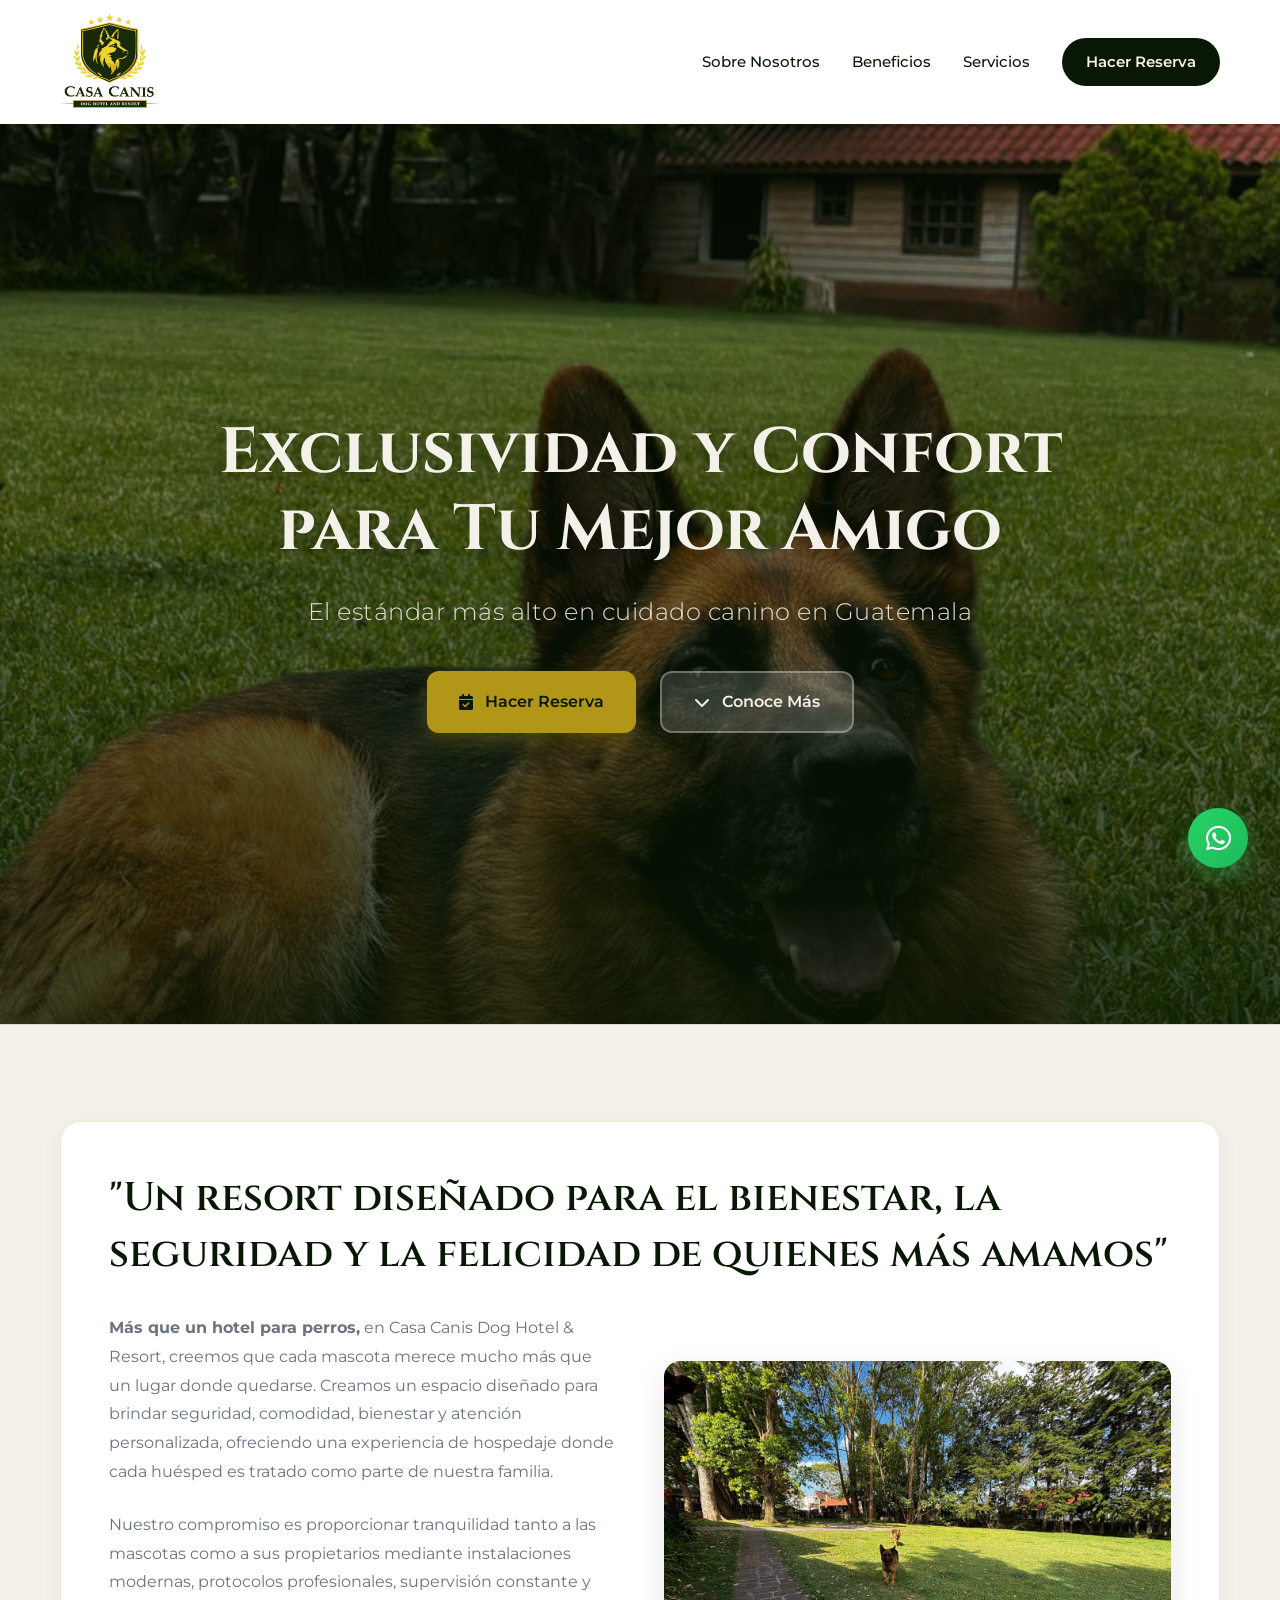
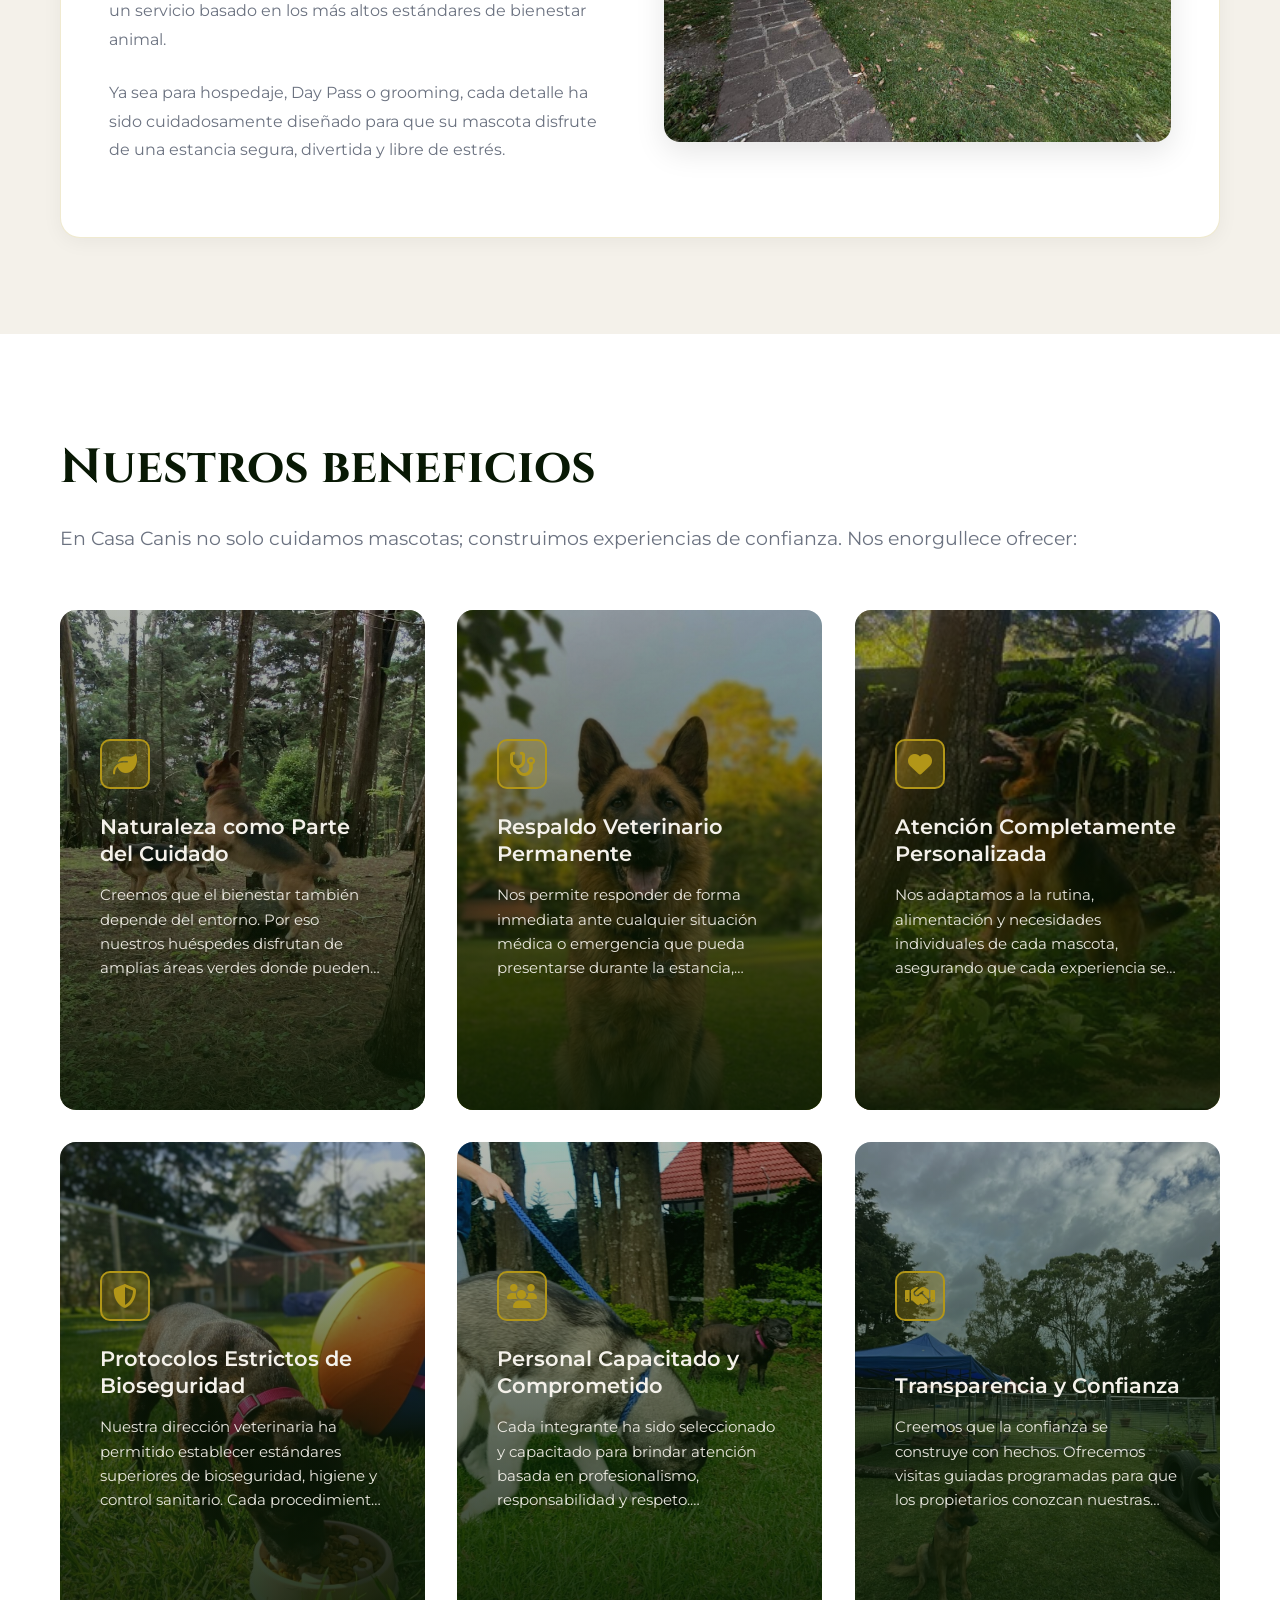
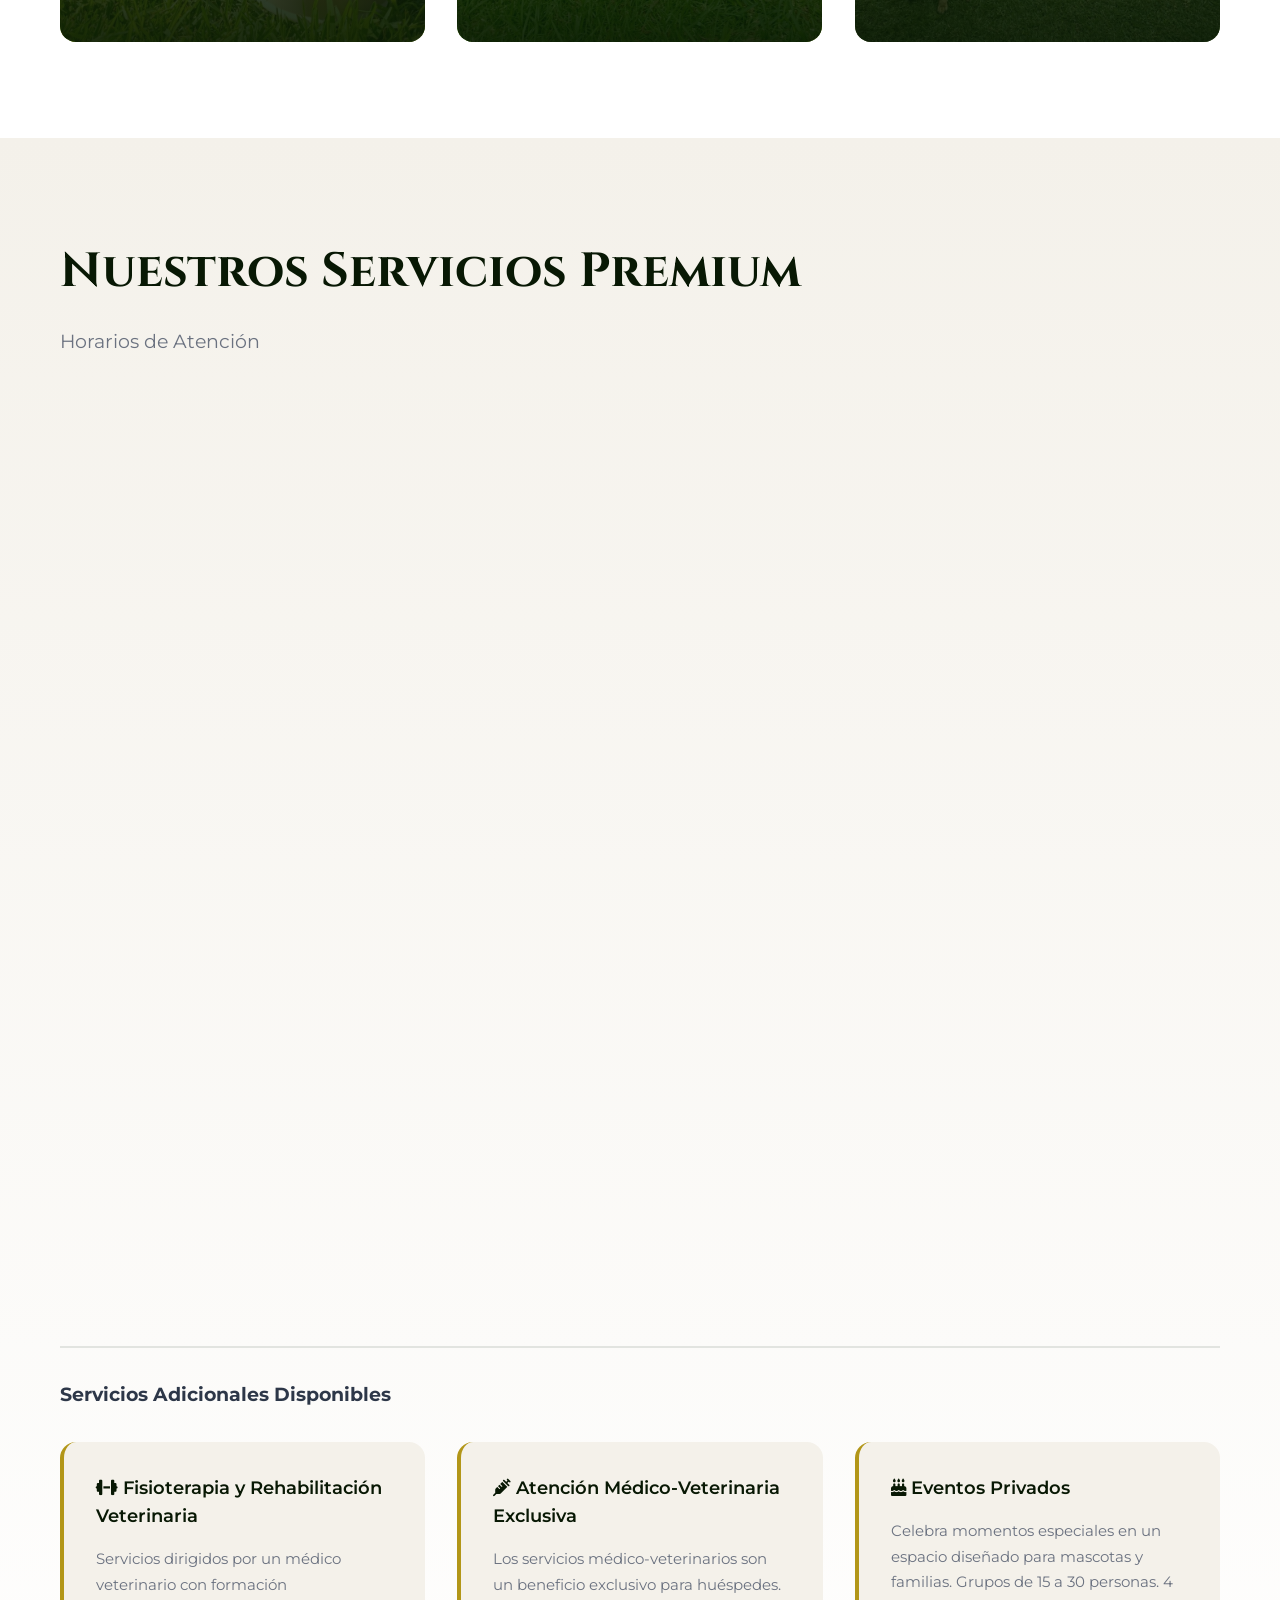
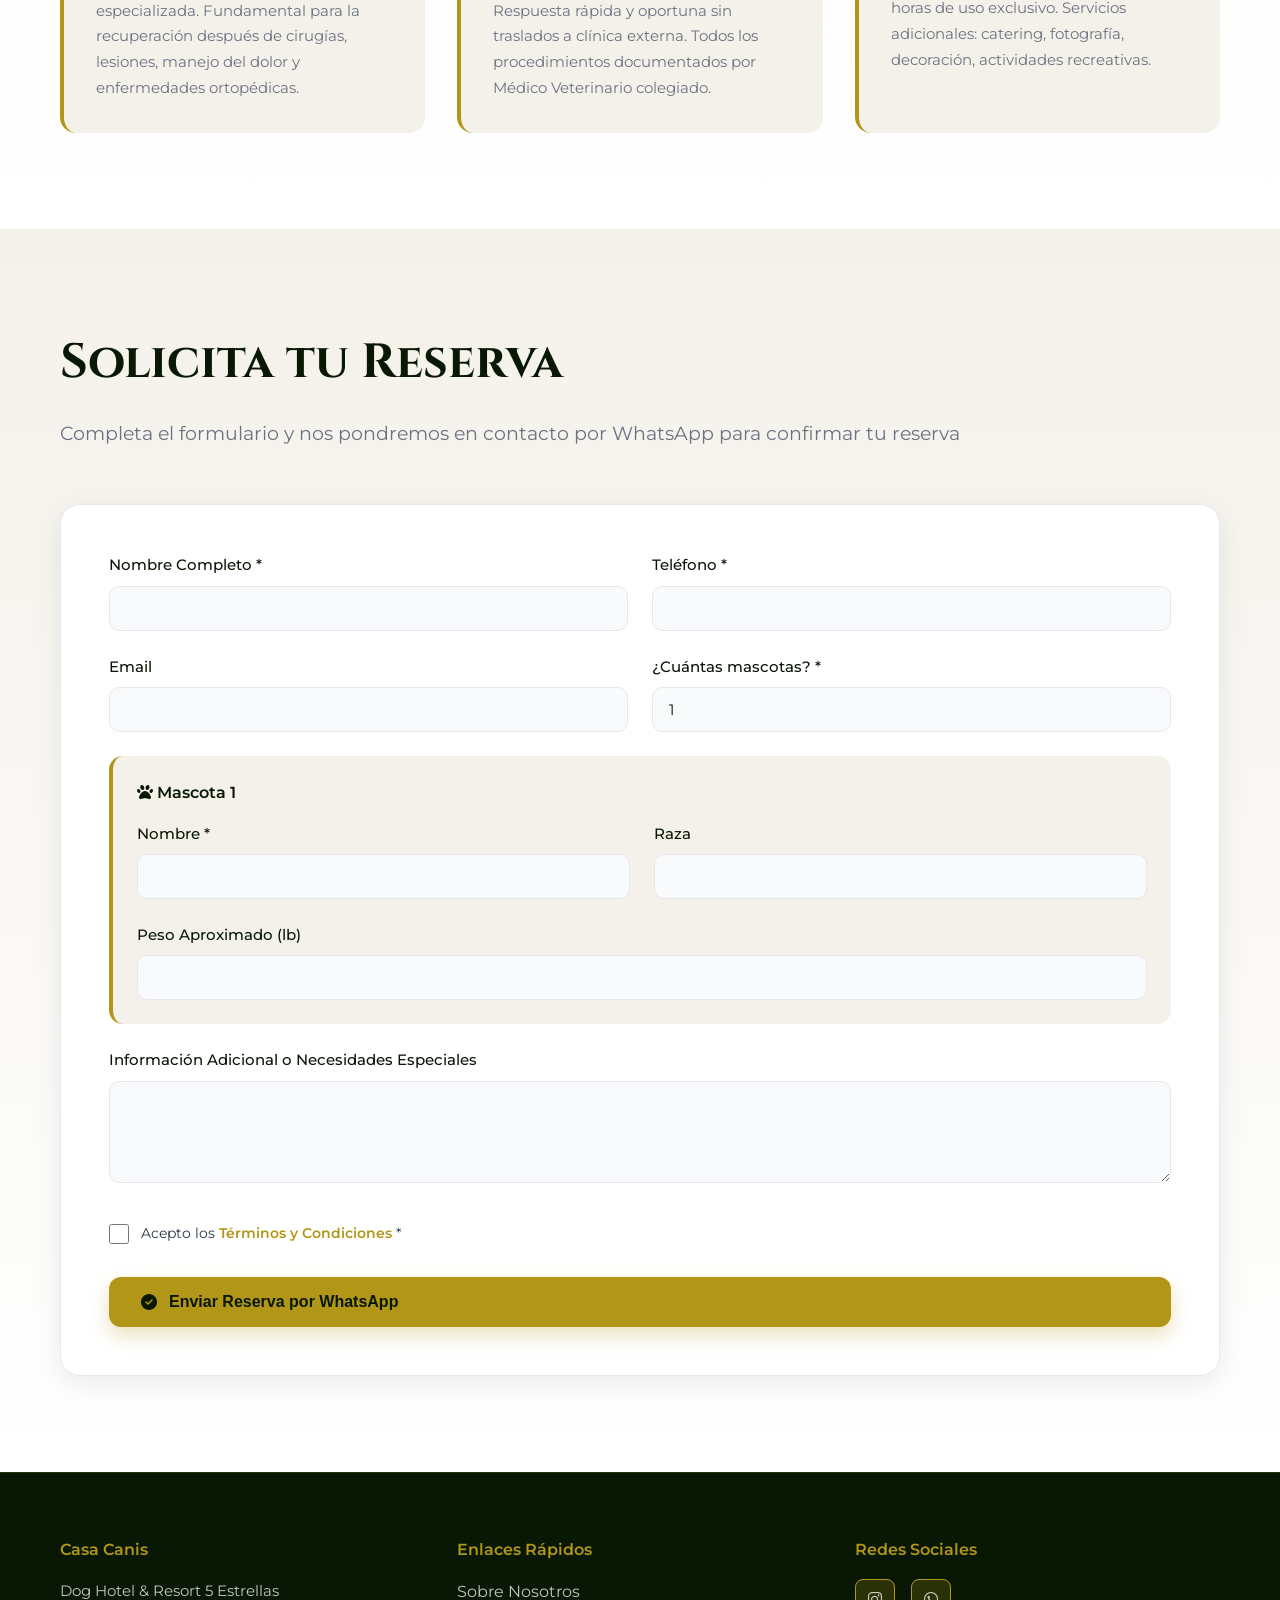
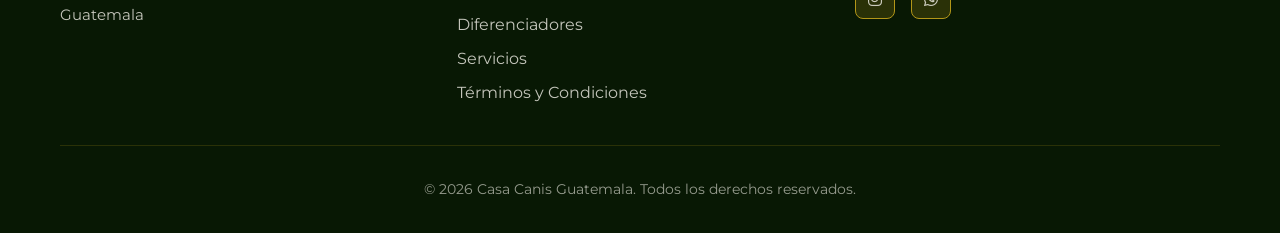
==== index.html @ 79f1663a "Add files via upload" ====
<!DOCTYPE html>
<html lang="es">
<head>
    <meta charset="UTF-8">
    <meta name="viewport" content="width=device-width, initial-scale=1.0">
    <title>Casa Canis | Dog Hotel & Resort</title>

    <link href="https://fonts.googleapis.com/css2?family=Cinzel:wght@400;500;600;700;800&family=Montserrat:wght@300;400;500;600;700;800&display=swap" rel="stylesheet">
    <link rel="stylesheet" href="https://cdnjs.cloudflare.com/ajax/libs/font-awesome/6.4.0/css/all.min.css">
    <link rel="stylesheet" href="style.css">
</head>
<body>

    <!-- ============================================ -->
    <!-- NAVEGACIÓN FIJA CON LOGO REAL -->
    <!-- ============================================ -->
    <nav class="navbar">
        <div class="nav-container">
            <div class="nav-brand">
                <img src="fotos/casa canis logo 2.JPG" alt="Casa Canis Logo" class="logo-img">
            </div>
            <div class="nav-links">
                <a href="#sobre-nosotros" class="nav-link">Sobre Nosotros</a>
                <a href="#diferenciadores" class="nav-link">Beneficios</a>
                <a href="#servicios" class="nav-link">Servicios</a>
                <a href="#contacto" class="nav-link nav-link-cta">Hacer Reserva</a>
            </div>
        </div>
    </nav>

    <!-- ============================================ -->
    <!-- HERO SECTION CON FOTO REAL -->
    <!-- ============================================ -->
    <section class="hero" style="background: url('fotos/18.jpeg') center/cover;">
        <div class="hero-overlay"></div>
        <div class="hero-content">
            <div class="hero-text fade-in-up">
                <h1 class="hero-title">Exclusividad y Confort para Tu Mejor Amigo</h1>
                <p class="hero-subtitle">El estándar más alto en cuidado canino en Guatemala</p>
                <div class="hero-buttons">
                    <a href="#contacto" class="btn btn-primary">
                        <i class="fas fa-calendar-check"></i> Hacer Reserva
                    </a>
                    <a href="#sobre-nosotros" class="btn btn-secondary">
                        <i class="fas fa-chevron-down"></i> Conoce Más
                    </a>
                </div>
            </div>
        </div>
    </section>

    <!-- ============================================ -->
    <!-- SECCIÓN: SOBRE NOSOTROS -->
    <!-- ============================================ -->
    <section id="sobre-nosotros" class="summary-section">
        <div class="container">
            <div class="summary-box fade-in">
                <h2>"Un resort diseñado para el bienestar, la seguridad y la felicidad de quienes más amamos"</h2>

                <div class="summary-content">
                    <div class="summary-text">
                        <p><strong>Más que un hotel para perros,</strong> en Casa Canis Dog Hotel & Resort, creemos que cada mascota merece mucho más que un lugar donde quedarse. Creamos un espacio diseñado para brindar seguridad, comodidad, bienestar y atención personalizada, ofreciendo una experiencia de hospedaje donde cada huésped es tratado como parte de nuestra familia.</p>

                        <p>Nuestro compromiso es proporcionar tranquilidad tanto a las mascotas como a sus propietarios mediante instalaciones modernas, protocolos profesionales, supervisión constante y un servicio basado en los más altos estándares de bienestar animal.</p>

                        <p>Ya sea para hospedaje, Day Pass o grooming, cada detalle ha sido cuidadosamente diseñado para que su mascota disfrute de una estancia segura, divertida y libre de estrés.</p>
                    </div>
                    <div class="summary-image">
                        <img src="fotos/25.jpeg" alt="Casa Canis Áreas Verdes" class="summary-img">
                    </div>
                </div>
            </div>
        </div>
    </section>

    <!-- ============================================ -->
    <!-- SECCIÓN: BENEFICIOS -->
    <!-- ============================================ -->
    <section id="diferenciadores" class="diferenciadores-section">
        <div class="container">
            <h2 class="section-title fade-in-left">Nuestros beneficios</h2>
            <p class="section-subtitle fade-in-left">En Casa Canis no solo cuidamos mascotas; construimos experiencias de confianza. Nos enorgullece ofrecer:</p>

            <div class="diferenciadores-grid">
                <div class="diferenciador-card fade-in-up" style="background: url('fotos/24.jpeg') center/cover; animation-delay: 0.1s;">
                    <div class="card-overlay"></div>
                    <div class="card-content">
                        <div class="card-icon">
                            <i class="fas fa-leaf"></i>
                        </div>
                        <h3>Naturaleza como Parte del Cuidado</h3>
                        <p>Creemos que el bienestar también depende del entorno. Por eso nuestros huéspedes disfrutan de amplias áreas verdes donde pueden correr libremente, caminar sobre césped natural, explorar diferentes aromas, interactuar con un ambiente cambiante y disfrutar del aire fresco y la luz del sol.</p>
                    </div>
                </div>

                <div class="diferenciador-card fade-in-up" style="background: url('fotos/23.jpeg') center/cover; animation-delay: 0.2s;">
                    <div class="card-overlay"></div>
                    <div class="card-content">
                        <div class="card-icon">
                            <i class="fas fa-stethoscope"></i>
                        </div>
                        <h3>Respaldo Veterinario Permanente</h3>
                        <p>Nos permite responder de forma inmediata ante cualquier situación médica o emergencia que pueda presentarse durante la estancia, minimizando riesgos y brindando tranquilidad a los propietarios. Atendemos mascotas con necesidades médicas especiales.</p>
                    </div>
                </div>

                <div class="diferenciador-card fade-in-up" style="background: url('fotos/21.jpeg') center/cover; animation-delay: 0.3s;">
                    <div class="card-overlay"></div>
                    <div class="card-content">
                        <div class="card-icon">
                            <i class="fas fa-heart"></i>
                        </div>
                        <h3>Atención Completamente Personalizada</h3>
                        <p>Nos adaptamos a la rutina, alimentación y necesidades individuales de cada mascota, asegurando que cada experiencia sea única y especial.</p>
                    </div>
                </div>

                <div class="diferenciador-card fade-in-up" style="background: url('fotos/14.jpeg') center/cover; animation-delay: 0.4s;">
                    <div class="card-overlay"></div>
                    <div class="card-content">
                        <div class="card-icon">
                            <i class="fas fa-shield-alt"></i>
                        </div>
                        <h3>Protocolos Estrictos de Bioseguridad</h3>
                        <p>Nuestra dirección veterinaria ha permitido establecer estándares superiores de bioseguridad, higiene y control sanitario. Cada procedimiento diseñado para reducir riesgos y prevenir enfermedades.</p>
                    </div>
                </div>

                <div class="diferenciador-card fade-in-up" style="background: url('fotos/13.jpeg') center/cover; animation-delay: 0.5s;">
                    <div class="card-overlay"></div>
                    <div class="card-content">
                        <div class="card-icon">
                            <i class="fas fa-users"></i>
                        </div>
                        <h3>Personal Capacitado y Comprometido</h3>
                        <p>Cada integrante ha sido seleccionado y capacitado para brindar atención basada en profesionalismo, responsabilidad y respeto. Compromiso con capacitación continua.</p>
                    </div>
                </div>

                <div class="diferenciador-card fade-in-up" style="background: url('fotos/11.jpeg') center/cover; animation-delay: 0.6s;">
                    <div class="card-overlay"></div>
                    <div class="card-content">
                        <div class="card-icon">
                            <i class="fas fa-handshake"></i>
                        </div>
                        <h3>Transparencia y Confianza</h3>
                        <p>Creemos que la confianza se construye con hechos. Ofrecemos visitas guiadas programadas para que los propietarios conozcan nuestras instalaciones y protocolos.</p>
                    </div>
                </div>
            </div>
        </div>
    </section>

    <!-- ============================================ -->
    <!-- SECCIÓN: SERVICIOS PRINCIPALES -->
    <!-- ============================================ -->
    <section id="servicios" class="servicios-section">
        <div class="container">
            <h2 class="section-title fade-in-left">Nuestros Servicios Premium</h2>
            <p class="section-subtitle fade-in-left">Horarios de Atención</p>
            <p class="section-description fade-in-left">Con el objetivo de brindar una atención organizada y dedicar el tiempo necesario a cada uno de nuestros huéspedes, manejamos los siguientes horarios de servicio:</p>

            <div class="servicios-grid">
                <!-- GROOMING -->
                <div class="servicio-card fade-in-up" style="background: url('fotos/2.jpeg') center/cover; animation-delay: 0.1s;">
                    <div class="servicio-overlay"></div>
                    <div class="servicio-content">
                        <div class="servicio-icon">
                            <i class="fas fa-spa"></i>
                        </div>
                        <h3>Grooming con Respaldo Profesional</h3>
                        <p>En Casa Canis entendemos que el grooming es mucho más que la apariencia; es una parte fundamental de la salud y el bienestar de cada mascota. Nuestro equipo cuenta con amplia experiencia y dedica el tiempo necesario para brindar un servicio de calidad.</p>

                        <div class="servicio-horario">
                            <h4><i class="fas fa-clock"></i> Horarios de Recepción</h4>
                            <ul>
                                <li><strong>Pelo largo:</strong> 8:00 a.m. a 11:00 a.m.</li>
                                <li><strong>Pelo corto:</strong> 8:00 a.m. a 2:30 p.m.</li>
                            </ul>
                        </div>

                        <div class="servicio-info">
                            <p><i class="fas fa-info-circle"></i> <strong>Cuidado extendido:</strong> Hasta 6:30 p.m. con previa notificación (+Q75.00)</p>
                            <p><i class="fas fa-info-circle"></i> Si desea que su mascota disfrute de nuestras áreas verdes y Day Pass mientras espera su turno, puede agregarlo a su reserva.</p>
                        </div>

                        <div class="servicio-beneficios">
                            <p>✓ Baños terapéuticos y tratamientos dermatológicos</p>
                            <p>✓ Productos de alta calidad</p>
                            <p>✓ Evaluación detallada de salud cutánea</p>
                            <p>✓ Respaldo de Médico Veterinario</p>
                        </div>
                    </div>
                </div>

                <!-- HOSPEDAJE -->
                <div class="servicio-card fade-in-up" style="background: url('fotos/28.jpg') center/cover; animation-delay: 0.2s;">
                    <div class="servicio-overlay"></div>
                    <div class="servicio-content">
                        <div class="servicio-icon">
                            <i class="fas fa-bed"></i>
                        </div>
                        <h3>Hospedaje Diseñado para el Bienestar Integral</h3>
                        <p>En Casa Canis cada estancia ha sido diseñada para ofrecer mucho más que un lugar donde dormir. Ambiente seguro, limpio y enriquecido, con amplias áreas verdes, espacios para el ejercicio y períodos de descanso adecuados.</p>

                        <div class="servicio-horario">
                            <h4><i class="fas fa-clock"></i> Horarios</h4>
                            <ul>
                                <li><strong>Check-in:</strong> 8:00 a.m. a 4:00 p.m.</li>
                                <li><strong>Check-out:</strong> 8:00 a.m. a 11:00 a.m.</li>
                            </ul>
                        </div>

                        <div class="servicio-info">
                            <p><i class="fas fa-info-circle"></i> Ingresos/salidas fuera de horario con autorización previa. Cargo adicional: Q75.00</p>
                        </div>

                        <div class="servicio-beneficios">
                            <p>✓ Atención personalizada 24/7</p>
                            <p>✓ Monitoreo constante de comportamiento y apetito</p>
                            <p>✓ Respaldo médico veterinario inmediato</p>
                            <p>✓ Adaptado a necesidades individuales</p>
                        </div>
                    </div>
                </div>

                <!-- DAY PASS -->
                <div class="servicio-card fade-in-up" style="background: url('fotos/9.jpeg') center/cover; animation-delay: 0.3s;">
                    <div class="servicio-overlay"></div>
                    <div class="servicio-content">
                        <div class="servicio-icon">
                            <i class="fas fa-paw"></i>
                        </div>
                        <h3>Day Pass: Un Día de Actividad y Bienestar</h3>
                        <p>Nuestro servicio de Day Pass está diseñado para perros que necesitan mantenerse activos mientras sus propietarios trabajan, viajan o cumplen otros compromisos. Amplias áreas verdes, contacto con la naturaleza, ejercicio supervisado y oportunidades de socialización.</p>

                        <div class="servicio-horario">
                            <h4><i class="fas fa-clock"></i> Disponibilidad</h4>
                            <p>Lunes a Domingo | Horarios flexibles según tus necesidades</p>
                        </div>

                        <div class="servicio-info">
                            <p><i class="fas fa-info-circle"></i> Es obligatorio enviar el carnet de vacunación vigente antes de la visita para confirmar el ingreso.</p>
                        </div>

                        <div class="servicio-beneficios">
                            <p>✓ Contacto con naturaleza</p>
                            <p>✓ Enriquecimiento ambiental</p>
                            <p>✓ Socialización controlada</p>
                            <p>✓ Monitoreo constante de bienestar</p>
                        </div>
                    </div>
                </div>
            </div>

            <!-- SERVICIOS ADICIONALES -->
            <div class="servicios-adicionales">
                <h3 class="servicios-title fade-in-left">Servicios Adicionales Disponibles</h3>

                <div class="servicios-especiales">
                    <div class="servicio-especial fade-in-up">
                        <h4><i class="fas fa-dumbbell"></i> Fisioterapia y Rehabilitación Veterinaria</h4>
                        <p>Servicios dirigidos por un médico veterinario con formación especializada. Fundamental para la recuperación después de cirugías, lesiones, manejo del dolor y enfermedades ortopédicas.</p>
                    </div>

                    <div class="servicio-especial fade-in-up" style="animation-delay: 0.15s;">
                        <h4><i class="fas fa-syringe"></i> Atención Médico-Veterinaria Exclusiva</h4>
                        <p>Los servicios médico-veterinarios son un beneficio exclusivo para huéspedes. Respuesta rápida y oportuna sin traslados a clínica externa. Todos los procedimientos documentados por Médico Veterinario colegiado.</p>
                    </div>

                    <div class="servicio-especial fade-in-up" style="animation-delay: 0.3s;">
                        <h4><i class="fas fa-birthday-cake"></i> Eventos Privados</h4>
                        <p>Celebra momentos especiales en un espacio diseñado para mascotas y familias. Grupos de 15 a 30 personas. 4 horas de uso exclusivo. Servicios adicionales: catering, fotografía, decoración, actividades recreativas.</p>
                    </div>
                </div>
            </div>
        </div>
    </section>

    <!-- ============================================ -->
    <!-- FORMULARIO DE CONTACTO -->
    <!-- ============================================ -->
    <section id="contacto" class="contacto-section">
        <div class="container">
            <h2 class="section-title fade-in">Solicita tu Reserva</h2>
            <p class="section-subtitle fade-in">Completa el formulario y nos pondremos en contacto por WhatsApp para confirmar tu reserva</p>

            <div class="contacto-form-container fade-in-up">
                <form id="contactForm" class="contacto-form">
                    <div class="form-row">
                        <div class="form-group">
                            <label for="nombre">Nombre Completo *</label>
                            <input type="text" id="nombre" name="nombre" required>
                        </div>
                        <div class="form-group">
                            <label for="telefono">Teléfono *</label>
                            <input type="tel" id="telefono" name="telefono" required>
                        </div>
                    </div>

                    <div class="form-row">
                        <div class="form-group">
                            <label for="email">Email</label>
                            <input type="email" id="email" name="email">
                        </div>
                        <div class="form-group">
                            <label for="cantidadMascotas">¿Cuántas mascotas? *</label>
                            <input type="number" id="cantidadMascotas" name="cantidadMascotas" min="1" max="10" value="1" required>
                        </div>
                    </div>

                    <div id="mascotas-container"></div>

                    <div class="form-group">
                        <label for="mensaje">Información Adicional o Necesidades Especiales</label>
                        <textarea id="mensaje" name="mensaje" rows="4"></textarea>
                    </div>

                    <div class="terminos-check">
                        <input type="checkbox" id="terminos" name="terminos" required>
                        <label for="terminos">
                            Acepto los <a href="terminos-condiciones.html" target="_blank" class="link-terminos">Términos y Condiciones</a> *
                        </label>
                    </div>

                    <button type="submit" class="btn btn-primary btn-full">
                        <i class="fas fa-check-circle"></i> Enviar Reserva por WhatsApp
                    </button>
                </form>
            </div>
        </div>
    </section>

    <!-- ============================================ -->
    <!-- FOOTER -->
    <!-- ============================================ -->
    <footer class="footer">
        <div class="container">
            <div class="footer-content">
                <div class="footer-section">
                    <h4>Casa Canis</h4>
                    <p>Dog Hotel & Resort 5 Estrellas<br>Guatemala</p>
                </div>
                <div class="footer-section">
                    <h4>Enlaces Rápidos</h4>
                    <ul>
                        <li><a href="#sobre-nosotros">Sobre Nosotros</a></li>
                        <li><a href="#diferenciadores">Diferenciadores</a></li>
                        <li><a href="#servicios">Servicios</a></li>
                        <li><a href="terminos-condiciones.html" target="_blank">Términos y Condiciones</a></li>
                    </ul>
                </div>
                <div class="footer-section">
                    <h4>Redes Sociales</h4>
                    <div class="social-links">
                        <a href="https://www.instagram.com/casacanis.gt" target="_blank" title="Instagram"><i class="fab fa-instagram"></i></a>
                        <a href="https://wa.me/50230484614" target="_blank" title="WhatsApp"><i class="fab fa-whatsapp"></i></a>
                    </div>
                </div>
            </div>
            <div class="footer-bottom">
                <p>&copy; 2026 Casa Canis Guatemala. Todos los derechos reservados.</p>
            </div>
        </div>
    </footer>

    <!-- ============================================ -->
    <!-- BOTÓN FLOTANTE WHATSAPP -->
    <!-- ============================================ -->
    <div id="whatsappButton" class="whatsapp-button" title="Contactar por WhatsApp">
        <i class="fab fa-whatsapp"></i>
    </div>

    <script src="app.js"></script>
</body>
</html>
---- style.css ----
/* ============================================ */
/* VARIABLES GLOBALES */
/* ============================================ */
:root {
    --color-forest: #081804;
    --color-forest-light: #13381A;
    --color-gold: #B29618;
    --color-gold-hover: #C1A930;
    --color-cream: #F4F1EA;
    --color-white: #FFFFFF;
    --color-gray-light: #F9FAFB;
    --color-gray-medium: #E5E7EB;
    --color-gray-dark: #6B7280;

    --font-serif: 'Cinzel', serif;
    --font-sans: 'Montserrat', sans-serif;

    --transition-smooth: all 0.35s cubic-bezier(0.4, 0, 0.2, 1);
    --transition-fast: all 0.2s ease-out;

    --navbar-height: 124px;
}

* {
    margin: 0;
    padding: 0;
    box-sizing: border-box;
}

html {
    scroll-behavior: smooth;
}

body {
    font-family: var(--font-sans);
    color: #2d3748;
    background: var(--color-white);
    line-height: 1.6;
}

.container {
    max-width: 1200px;
    margin: 0 auto;
    padding: 0 20px;
}

/* ============================================ */
/* NAVEGACIÓN */
/* ============================================ */
.navbar {
    position: fixed;
    top: 0;
    left: 0;
    right: 0;
    z-index: 1000;
    background: rgba(255, 255, 255, 0.98);
    backdrop-filter: blur(10px);
    box-shadow: 0 2px 15px rgba(0, 0, 0, 0.08);
    padding: 0.75rem 0;
    transition: var(--transition-smooth);
}

.nav-container {
    max-width: 1200px;
    margin: 0 auto;
    padding: 0 20px;
    display: flex;
    justify-content: space-between;
    align-items: center;
}

.nav-brand {
    display: flex;
    align-items: center;
    gap: 0.75rem;
    font-size: 1.3rem;
    font-weight: 700;
    font-family: var(--font-serif);
    color: var(--color-forest);
    cursor: pointer;
    transition: var(--transition-fast);
}

.nav-brand .logo-img {
    height: 100px;
    width: 100px;
    object-fit: contain;
}

.nav-brand:hover {
    transform: scale(1.03);
}

.nav-links {
    display: flex;
    gap: 2rem;
    align-items: center;
}

.nav-link {
    text-decoration: none;
    color: var(--color-forest);
    font-weight: 500;
    font-size: 0.95rem;
    transition: var(--transition-fast);
    position: relative;
}

.nav-link::after {
    content: '';
    position: absolute;
    bottom: -4px;
    left: 0;
    width: 0;
    height: 2px;
    background: var(--color-gold);
    transition: width 0.3s ease-out;
}

.nav-link:hover::after {
    width: 100%;
}

.nav-link-cta {
    background: var(--color-forest);
    color: var(--color-cream);
    padding: 0.75rem 1.5rem;
    border-radius: 9999px;
    font-weight: 600;
    display: inline-flex;
    align-items: center;
    justify-content: center;
    white-space: nowrap;
    flex-shrink: 0;
    text-align: center;
}

.nav-link-cta::after {
    display: none;
}

.nav-link-cta:hover {
    background: var(--color-forest-light);
    transform: translateY(-2px);
}

@media (max-width: 768px) {
    :root {
        --navbar-height: 92px;
    }
    .navbar {
        padding: 0.5rem 0;
    }
    .nav-brand {
        gap: 0.5rem;
        font-size: 1rem;
    }
    .nav-brand .logo-img {
        height: 60px;
        width: 60px;
    }
    .nav-links {
        flex: 1;
        gap: 0.3rem;
        justify-content: space-between;
    }
    .nav-link {
        flex: 1;
        text-align: center;
        white-space: nowrap;
        overflow: hidden;
        text-overflow: ellipsis;
        font-size: 0.7rem;
    }
    .nav-link-cta {
        flex: 1.2;
        padding: 0.5rem 0.4rem;
        font-size: 0.7rem;
    }
}

@media (max-width: 480px) {
    :root {
        --navbar-height: 76px;
    }
    .navbar {
        padding: 0.4rem 0;
    }
    .nav-container {
        padding: 0 12px;
    }
    .nav-brand {
        gap: 0.4rem;
        font-size: 0.9rem;
    }
    .nav-brand .logo-img {
        height: 50px;
        width: 50px;
    }
    .nav-links {
        gap: 0.25rem;
    }
    .nav-link {
        font-size: 0.6rem;
    }
    .nav-link-cta {
        padding: 0.4rem 0.3rem;
        font-size: 0.6rem;
    }
}

/* ============================================ */
/* HERO SECTION */
/* ============================================ */
.hero {
    position: relative;
    min-height: 100vh;
    display: flex;
    align-items: center;
    justify-content: center;
    overflow: hidden;
    margin-top: var(--navbar-height);
    background-position: center;
    background-size: cover;
    background-attachment: fixed;
}

.hero-overlay {
    position: absolute;
    top: 0;
    left: 0;
    right: 0;
    bottom: 0;
    background: linear-gradient(180deg, rgba(8, 24, 4, 0.4) 0%, rgba(8, 24, 4, 0.8) 100%);
    z-index: 1;
}

.hero-content {
    position: relative;
    z-index: 10;
    text-align: center;
    max-width: 900px;
    padding: 60px 20px;
    margin: 0 auto;
}

.hero-text {
    animation: fade-in-up 1s ease-out 0.2s both;
}

.hero-title {
    font-family: var(--font-serif);
    font-size: clamp(2.5rem, 8vw, 4rem);
    font-weight: 700;
    color: var(--color-cream);
    margin-bottom: 1.5rem;
    line-height: 1.2;
    text-shadow: 0 4px 20px rgba(0, 0, 0, 0.3);
}

.hero-subtitle {
    font-size: clamp(1rem, 3vw, 1.5rem);
    color: rgba(244, 241, 234, 0.9);
    margin-bottom: 2.5rem;
    font-weight: 300;
    letter-spacing: 0.5px;
}

.hero-buttons {
    display: flex;
    gap: 1.5rem;
    justify-content: center;
    flex-wrap: wrap;
}

/* ============================================ */
/* BOTONES */
/* ============================================ */
.btn {
    display: inline-flex;
    align-items: center;
    gap: 0.75rem;
    padding: 1rem 2rem;
    border-radius: 12px;
    font-weight: 600;
    text-decoration: none;
    border: none;
    cursor: pointer;
    transition: var(--transition-smooth);
    font-size: 1rem;
}

.btn-primary {
    background: var(--color-gold);
    color: var(--color-forest);
    box-shadow: 0 8px 20px rgba(178, 150, 24, 0.3);
}

.btn-primary:hover {
    background: var(--color-gold-hover);
    transform: translateY(-4px);
    box-shadow: 0 12px 30px rgba(178, 150, 24, 0.4);
}

.btn-secondary {
    background: rgba(255, 255, 255, 0.15);
    color: var(--color-cream);
    border: 2px solid rgba(255, 255, 255, 0.3);
    backdrop-filter: blur(10px);
}

.btn-secondary:hover {
    background: rgba(255, 255, 255, 0.25);
    border-color: rgba(255, 255, 255, 0.5);
    transform: translateY(-4px);
}

.btn-full {
    width: 100%;
}

.btn-submit {
    background: var(--color-forest);
    color: var(--color-cream);
    width: 100%;
    padding: 1.2rem;
    font-size: 1.1rem;
    margin-top: 1rem;
}

.btn-submit:hover {
    background: var(--color-forest-light);
    transform: translateY(-2px);
}

/* ============================================ */
/* ANIMACIONES SCROLL-TRIGGERED */
/* ============================================ */
@keyframes fade-in-up {
    from {
        opacity: 0;
        transform: translateY(30px);
    }
    to {
        opacity: 1;
        transform: translateY(0);
    }
}

@keyframes fade-in-left {
    from {
        opacity: 0;
        transform: translateX(-30px);
    }
    to {
        opacity: 1;
        transform: translateX(0);
    }
}

@keyframes fade-in {
    from {
        opacity: 0;
    }
    to {
        opacity: 1;
    }
}

.fade-in-up,
.fade-in-left {
    opacity: 0;
}

.fade-in {
    opacity: 1;
}

.fade-in-up.visible {
    animation: fade-in-up 0.8s ease-out forwards;
}

.fade-in-left.visible {
    animation: fade-in-left 0.8s ease-out forwards;
}

/* ============================================ */
/* SECCIÓN: SOBRE NOSOTROS */
/* ============================================ */
.summary-section {
    padding: 6rem 0;
    background: var(--color-cream);
    border-top: 1px solid rgba(8, 24, 4, 0.1);
}

.summary-box {
    background: var(--color-white);
    padding: 3rem;
    border-radius: 20px;
    border: 1px solid rgba(178, 150, 24, 0.2);
    box-shadow: 0 4px 20px rgba(0, 0, 0, 0.05);
}

.summary-box h2 {
    font-family: var(--font-serif);
    font-size: clamp(1.8rem, 5vw, 2.5rem);
    color: var(--color-forest);
    margin-bottom: 2rem;
    font-weight: 600;
    line-height: 1.4;
}

.summary-content {
    display: grid;
    grid-template-columns: 1fr 1fr;
    gap: 3rem;
    align-items: center;
}

.summary-text p {
    margin-bottom: 1.5rem;
    color: var(--color-gray-dark);
    line-height: 1.8;
    text-align: left;
}

.summary-image {
    border-radius: 16px;
    overflow: hidden;
    box-shadow: 0 10px 30px rgba(0, 0, 0, 0.1);
}

.summary-img {
    width: 100%;
    height: auto;
    display: block;
    object-fit: cover;
}

@media (max-width: 768px) {
    .summary-section {
        padding: 4rem 0;
    }
    .summary-box {
        padding: 2rem;
    }
    .summary-content {
        grid-template-columns: 1fr;
        gap: 2rem;
    }
}

/* ============================================ */
/* SECCIÓN: DIFERENCIADORES */
/* ============================================ */
.diferenciadores-section {
    padding: 6rem 0;
    background: var(--color-white);
}

.section-title {
    font-family: var(--font-serif);
    font-size: clamp(2rem, 6vw, 3rem);
    color: var(--color-forest);
    margin-bottom: 1rem;
    font-weight: 700;
}

.section-subtitle {
    font-size: 1.2rem;
    color: var(--color-gray-dark);
    margin-bottom: 3.5rem;
    font-weight: 400;
}

.section-description {
    font-size: 1rem;
    color: var(--color-gray-dark);
    margin-bottom: 2rem;
    line-height: 1.8;
}

.diferenciadores-grid {
    display: grid;
    grid-template-columns: repeat(auto-fit, minmax(300px, 1fr));
    gap: 2rem;
}

.diferenciador-card {
    position: relative;
    min-height: 500px;
    border-radius: 16px;
    overflow: hidden;
    transition: var(--transition-smooth);
    background-position: center;
    background-size: cover;
    will-change: transform;
    backface-visibility: hidden;
    -webkit-font-smoothing: antialiased;
    display: flex;
    flex-direction: column;
}


.diferenciador-card:hover {
    transform: translateY(-8px);
    box-shadow: 0 20px 40px rgba(8, 24, 4, 0.15);
}

.card-overlay {
    position: absolute;
    top: 0;
    left: 0;
    right: 0;
    bottom: 0;
    background: linear-gradient(180deg, rgba(8, 24, 4, 0.3) 0%, rgba(8, 24, 4, 0.9) 100%);
    z-index: 1;
}

.card-content {
    position: relative;
    flex: 1;
    display: flex;
    flex-direction: column;
    justify-content: center;
    padding: 2.5rem;
    z-index: 2;
    color: var(--color-cream);
}

.card-icon {
    width: 50px;
    height: 50px;
    background: rgba(178, 150, 24, 0.3);
    border-radius: 10px;
    display: flex;
    align-items: center;
    justify-content: center;
    color: var(--color-gold);
    font-size: 1.5rem;
    margin-bottom: 1.5rem;
    border: 2px solid var(--color-gold);
}

.card-content h3 {
    font-size: 1.3rem;
    font-weight: 600;
    margin-bottom: 1rem;
    line-height: 1.3;
    min-height: 2.6em;
    display: flex;
    align-items: flex-end;
}

.card-content p {
    font-size: 0.95rem;
    line-height: 1.6;
    opacity: 0.95;
    display: -webkit-box;
    -webkit-line-clamp: 4;
    line-clamp: 4;
    -webkit-box-orient: vertical;
    overflow: hidden;
}

@media (max-width: 768px) {
    .diferenciadores-section {
        padding: 4rem 0;
    }
    .diferenciadores-grid {
        grid-template-columns: 1fr;
    }
}

/* ============================================ */
/* SECCIÓN: SERVICIOS */
/* ============================================ */
.servicios-section {
    padding: 6rem 0;
    background: linear-gradient(180deg, var(--color-cream) 0%, var(--color-white) 100%);
}

.servicios-grid {
    display: grid;
    grid-template-columns: repeat(auto-fit, minmax(320px, 1fr));
    gap: 2rem;
    margin-bottom: 4rem;
}

.servicio-card {
    position: relative;
    min-height: 500px;
    border-radius: 16px;
    overflow: hidden;
    transition: var(--transition-smooth);
    background-position: center;
    background-size: cover;
    background-attachment: fixed;
    will-change: transform;
    backface-visibility: hidden;
    -webkit-font-smoothing: antialiased;
    display: flex;
    flex-direction: column;
}


.servicio-card:hover {
    transform: translateY(-12px);
}

.servicio-overlay {
    position: absolute;
    top: 0;
    left: 0;
    right: 0;
    bottom: 0;
    background: linear-gradient(180deg, rgba(8, 24, 4, 0.2) 0%, rgba(8, 24, 4, 0.95) 100%);
    z-index: 1;
}

.servicio-content {
    position: relative;
    flex: 1;
    display: flex;
    flex-direction: column;
    justify-content: flex-start;
    padding: 2.5rem;
    z-index: 2;
    color: var(--color-cream);
}

.servicio-icon {
    width: 50px;
    height: 50px;
    background: rgba(178, 150, 24, 0.3);
    border-radius: 10px;
    display: flex;
    align-items: center;
    justify-content: center;
    color: var(--color-gold);
    font-size: 1.5rem;
    margin-bottom: 1rem;
    border: 2px solid var(--color-gold);
}

.servicio-content h3 {
    font-size: 1.3rem;
    font-weight: 600;
    margin-bottom: 1rem;
    line-height: 1.3;
    min-height: 2.6em;
    display: flex;
    align-items: flex-end;
}

.servicio-content > p {
    font-size: 0.95rem;
    margin-bottom: 1.5rem;
    line-height: 1.6;
    opacity: 0.95;
    display: -webkit-box;
    -webkit-line-clamp: 3;
    line-clamp: 3;
    -webkit-box-orient: vertical;
    overflow: hidden;
}

.servicio-horario {
    background: rgba(8, 24, 4, 0.6);
    padding: 1rem;
    border-radius: 8px;
    margin-bottom: 1rem;
}

.servicio-horario h4 {
    font-size: 0.9rem;
    font-weight: 600;
    margin-bottom: 0.5rem;
    color: var(--color-gold);
}

.servicio-horario ul {
    list-style: none;
    font-size: 0.85rem;
}

.servicio-horario li {
    margin-bottom: 0.4rem;
}

.servicio-info {
    background: rgba(8, 24, 4, 0.4);
    padding: 1rem;
    border-radius: 8px;
    margin-bottom: 1rem;
    font-size: 0.85rem;
    border-left: 3px solid var(--color-gold);
}

.servicio-info p {
    margin-bottom: 0.5rem;
    display: -webkit-box;
    -webkit-line-clamp: 2;
    line-clamp: 2;
    -webkit-box-orient: vertical;
    overflow: hidden;
}

.servicio-beneficios {
    border-top: 1px solid rgba(244, 241, 234, 0.2);
    padding-top: 1rem;
}

.servicio-beneficios p {
    font-size: 0.85rem;
    margin-bottom: 0.5rem;
    color: var(--color-gold);
    font-weight: 500;
}

/* SERVICIOS ESPECIALES */
.servicios-adicionales {
    margin-top: 4rem;
    padding-top: 2rem;
    border-top: 2px solid rgba(8, 24, 4, 0.1);
}

.servicios-title {
    margin-bottom: 2rem;
}

.servicios-especiales {
    display: grid;
    grid-template-columns: repeat(auto-fit, minmax(280px, 1fr));
    gap: 2rem;
}

.servicio-especial {
    background: var(--color-cream);
    padding: 2rem;
    border-radius: 16px;
    border-left: 4px solid var(--color-gold);
    opacity: 0;
}

.servicio-especial.visible {
    animation: fade-in-up 0.8s ease-out forwards;
}

.servicio-especial:hover {
    box-shadow: 0 8px 25px rgba(178, 150, 24, 0.15);
    transform: translateY(-4px);
}

.servicio-especial h4 {
    color: var(--color-forest);
    margin-bottom: 1rem;
    font-size: 1.1rem;
    font-weight: 600;
}

.servicio-especial p {
    color: var(--color-gray-dark);
    line-height: 1.7;
    font-size: 0.95rem;
}

@media (max-width: 768px) {
    .servicios-section {
        padding: 4rem 0;
    }
    .servicio-card {
        min-height: 560px;
    }
}


/* ============================================ */
/* SECCIÓN: FORMULARIO DE CONTACTO */
/* ============================================ */
.contacto-section {
    padding: 6rem 0;
    background: linear-gradient(180deg, var(--color-cream) 0%, var(--color-white) 100%);
}

.formulario-wrapper {
    max-width: 700px;
    margin: 0 auto;
    opacity: 0;
}

.formulario-wrapper.visible {
    animation: fade-in-up 0.8s ease-out forwards;
}

.contacto-form {
    background: var(--color-white);
    padding: 3rem;
    border-radius: 20px;
    border: 1px solid var(--color-gray-medium);
    box-shadow: 0 8px 30px rgba(0, 0, 0, 0.08);
}

.form-row {
    display: grid;
    grid-template-columns: 1fr 1fr;
    gap: 1.5rem;
}

.form-group {
    margin-bottom: 1.5rem;
}

.form-group label {
    display: block;
    margin-bottom: 0.5rem;
    color: var(--color-forest);
    font-weight: 500;
    font-size: 0.95rem;
}

.form-group input,
.form-group select,
.form-group textarea {
    width: 100%;
    padding: 0.75rem 1rem;
    border: 1px solid var(--color-gray-medium);
    border-radius: 10px;
    font-family: var(--font-sans);
    font-size: 0.95rem;
    background: var(--color-gray-light);
    color: var(--color-forest);
    transition: var(--transition-fast);
}

.form-group input::placeholder,
.form-group textarea::placeholder {
    color: rgba(107, 114, 128, 0.6);
}

.form-group input:focus,
.form-group select:focus,
.form-group textarea:focus {
    outline: none;
    border-color: var(--color-gold);
    background: var(--color-white);
    box-shadow: 0 0 0 3px rgba(178, 150, 24, 0.1);
}

.mascota-block {
    background: var(--color-cream);
    padding: 1.5rem;
    border-radius: 14px;
    border-left: 4px solid var(--color-gold);
    margin-bottom: 1.5rem;
}

.mascota-block h4 {
    color: var(--color-forest);
    font-size: 1rem;
    font-weight: 600;
    margin-bottom: 1rem;
}

.mascota-block .form-row {
    margin-bottom: 0;
}

.mascota-block .form-group {
    margin-bottom: 1.5rem;
}

.mascota-block .form-group:last-child {
    margin-bottom: 0;
}

@media (max-width: 768px) {
    .mascota-block {
        padding: 1.2rem;
    }
}

.terminos-check {
    display: flex;
    align-items: center;
    gap: 0.75rem;
    margin: 2rem 0;
    font-size: 0.9rem;
}

.terminos-check input {
    width: 20px;
    height: 20px;
    cursor: pointer;
}

.link-terminos {
    color: var(--color-gold);
    font-weight: 600;
    text-decoration: none;
    transition: var(--transition-fast);
}

.link-terminos:hover {
    text-decoration: underline;
}

@media (max-width: 768px) {
    .contacto-section {
        padding: 4rem 0;
    }
    .contacto-form {
        padding: 2rem;
    }
    .form-row {
        grid-template-columns: 1fr;
    }
}

/* ============================================ */
/* FOOTER */
/* ============================================ */
.footer {
    background: var(--color-forest);
    color: var(--color-cream);
    padding: 4rem 0 2rem;
    border-top: 1px solid rgba(178, 150, 24, 0.2);
}

.footer-content {
    display: grid;
    grid-template-columns: repeat(auto-fit, minmax(250px, 1fr));
    gap: 2rem;
    margin-bottom: 2rem;
}

.footer-section h4 {
    color: var(--color-gold);
    margin-bottom: 1rem;
    font-weight: 600;
    display: flex;
    align-items: center;
    gap: 0.5rem;
}

.footer-section p {
    color: rgba(244, 241, 234, 0.8);
    font-size: 0.95rem;
    line-height: 1.6;
}

.footer-section ul {
    list-style: none;
}

.footer-section a {
    color: rgba(244, 241, 234, 0.8);
    text-decoration: none;
    transition: var(--transition-fast);
    display: inline-block;
    margin-bottom: 0.5rem;
}

.footer-section a:hover {
    color: var(--color-gold);
    transform: translateX(4px);
}

.social-links {
    display: flex;
    gap: 1rem;
}

.social-links a {
    width: 40px;
    height: 40px;
    background: rgba(178, 150, 24, 0.2);
    border: 1px solid var(--color-gold);
    border-radius: 8px;
    display: flex;
    align-items: center;
    justify-content: center;
    transition: var(--transition-fast);
    margin: 0;
}

.social-links a:hover {
    background: var(--color-gold);
    color: var(--color-forest);
    transform: translateY(-4px);
}

.footer-bottom {
    text-align: center;
    padding-top: 2rem;
    border-top: 1px solid rgba(178, 150, 24, 0.2);
    color: rgba(244, 241, 234, 0.6);
    font-size: 0.9rem;
}

@media (max-width: 768px) {
    .footer {
        padding: 3rem 0 1.5rem;
    }
    .footer-content {
        grid-template-columns: 1fr;
        gap: 1.5rem;
    }
}

/* ============================================ */
/* BOTÓN FLOTANTE WHATSAPP */
/* ============================================ */
.whatsapp-button {
    position: fixed;
    bottom: 2rem;
    right: 2rem;
    width: 60px;
    height: 60px;
    background: linear-gradient(135deg, #25D366, #20BA5C);
    color: white;
    border-radius: 50%;
    display: flex;
    align-items: center;
    justify-content: center;
    font-size: 1.8rem;
    cursor: pointer;
    transition: var(--transition-smooth);
    box-shadow: 0 8px 20px rgba(37, 211, 102, 0.3);
    z-index: 999;
    animation: float 3s ease-in-out infinite;
}

.whatsapp-button:hover {
    transform: scale(1.1);
    box-shadow: 0 12px 30px rgba(37, 211, 102, 0.4);
}

@keyframes float {
    0%, 100% {
        transform: translateY(0px);
    }
    50% {
        transform: translateY(-10px);
    }
}

@media (max-width: 640px) {
    .whatsapp-button {
        width: 55px;
        height: 55px;
        bottom: 1.5rem;
        right: 1.5rem;
        font-size: 1.5rem;
    }
}

/* ============================================ */
/* RESPONSIVE GENERAL */
/* ============================================ */
@media (max-width: 768px) {
    body {
        -webkit-font-smoothing: antialiased;
        -moz-osx-font-smoothing: grayscale;
        text-rendering: optimizeLegibility;
    }
    .hero-subtitle {
        letter-spacing: 0;
        word-spacing: 0;
    }
}

@media (max-width: 480px) {
    .container {
        padding: 0 16px;
    }
    .hero {
        min-height: 80vh;
    }
    .hero-content {
        padding: 40px 16px;
    }
    body {
        -webkit-font-smoothing: antialiased;
        -moz-osx-font-smoothing: grayscale;
        text-rendering: optimizeLegibility;
    }
}
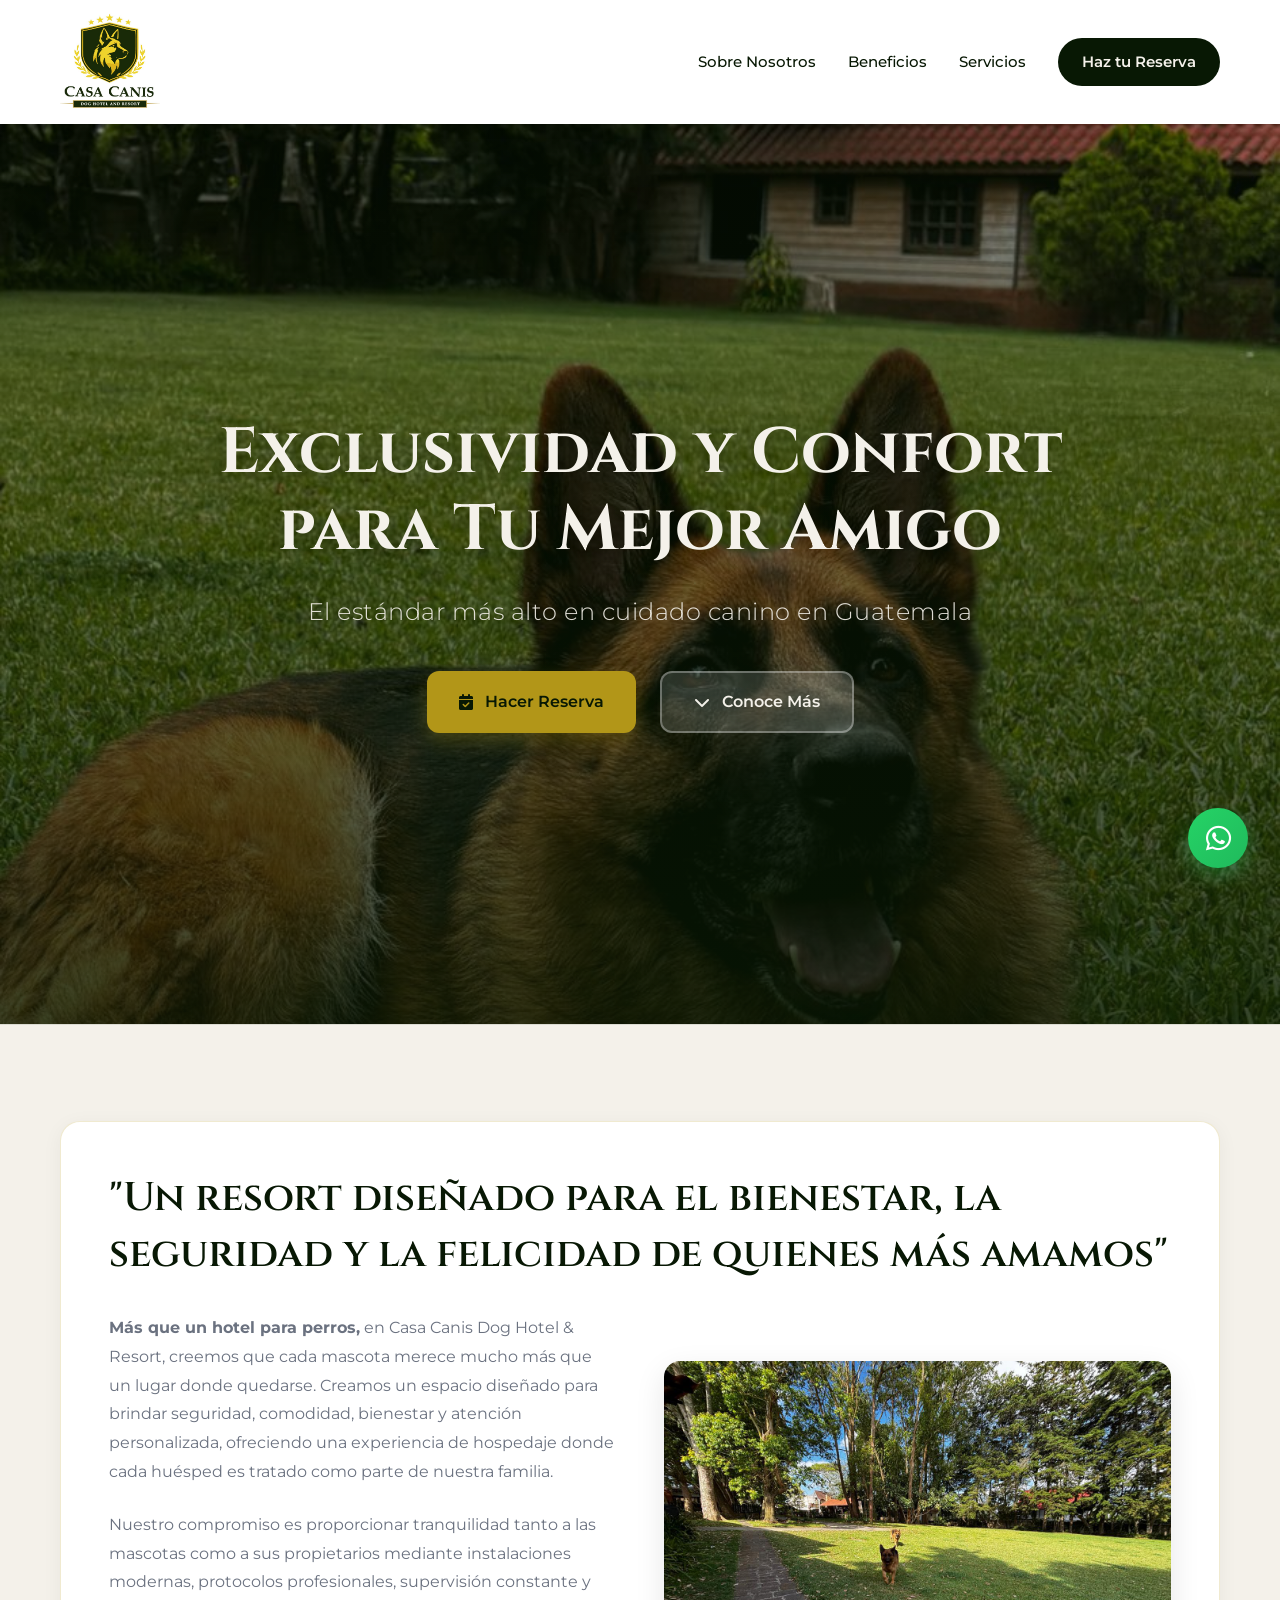
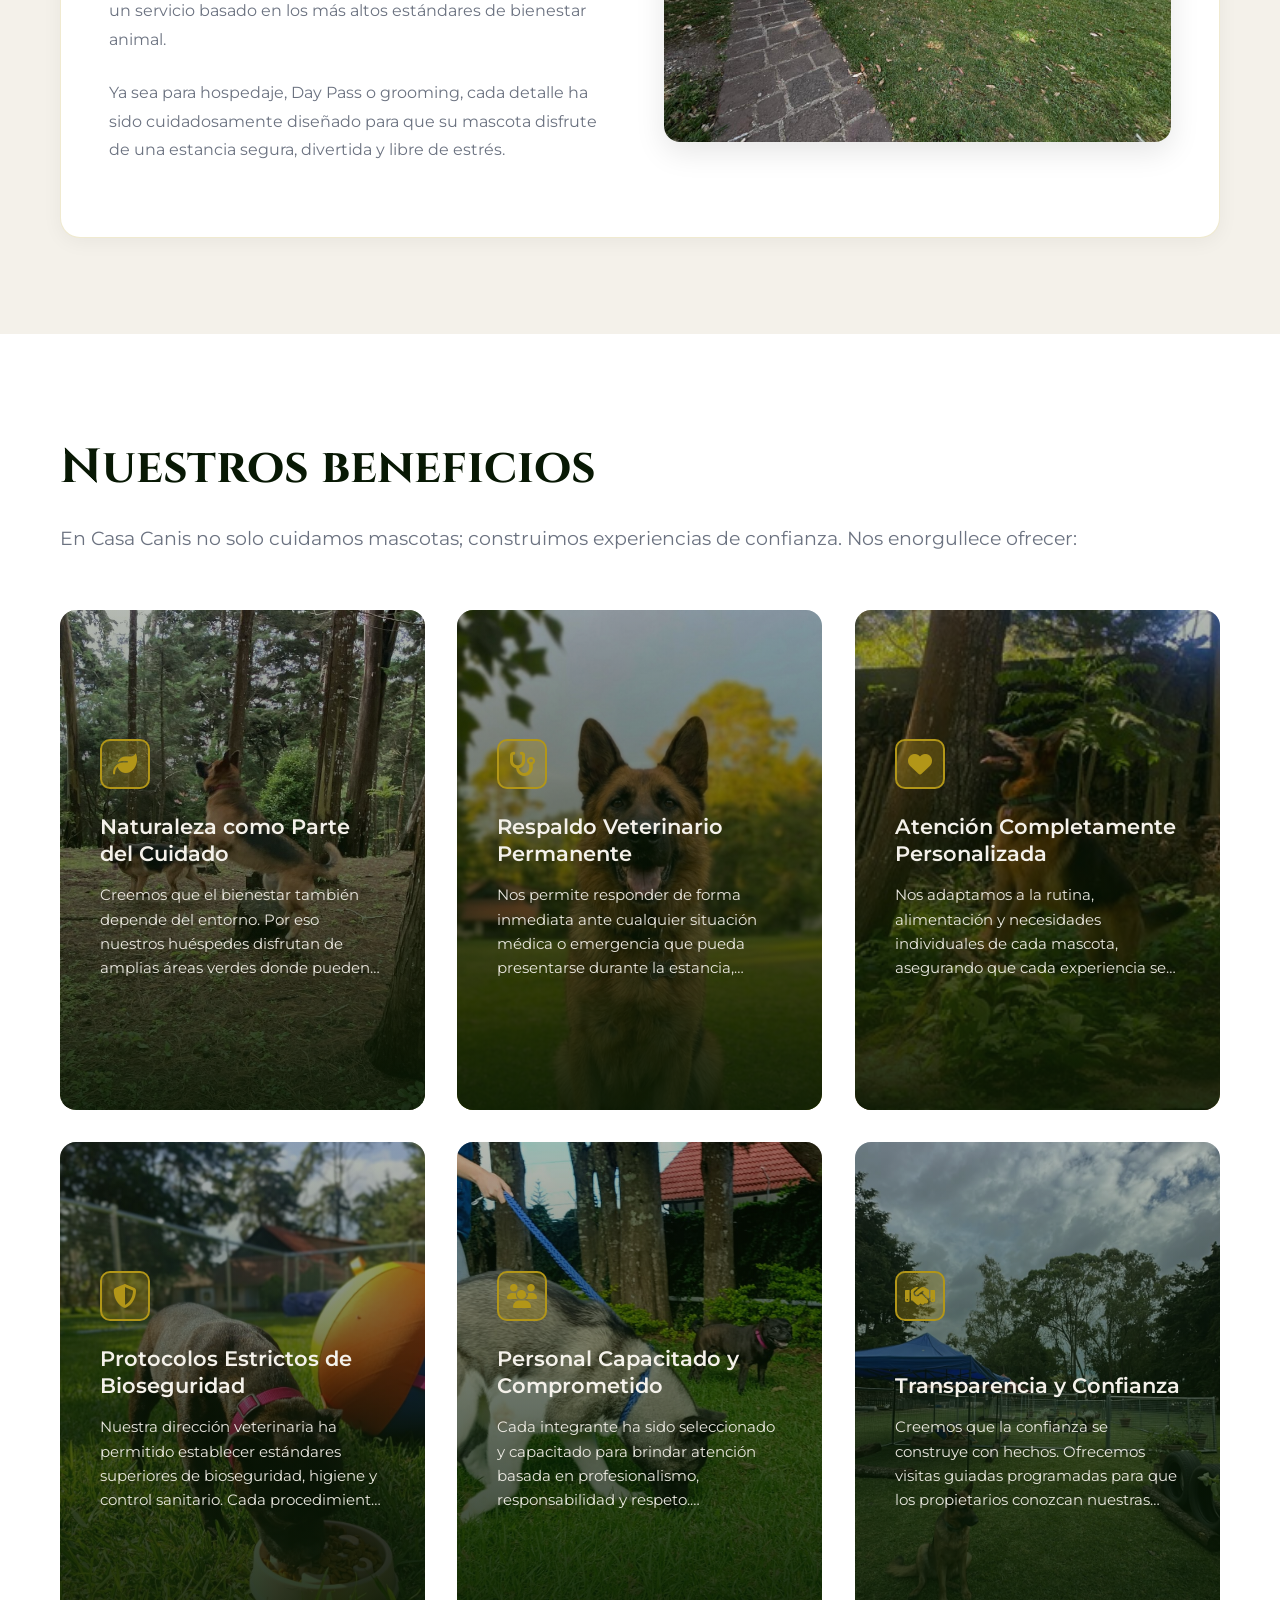
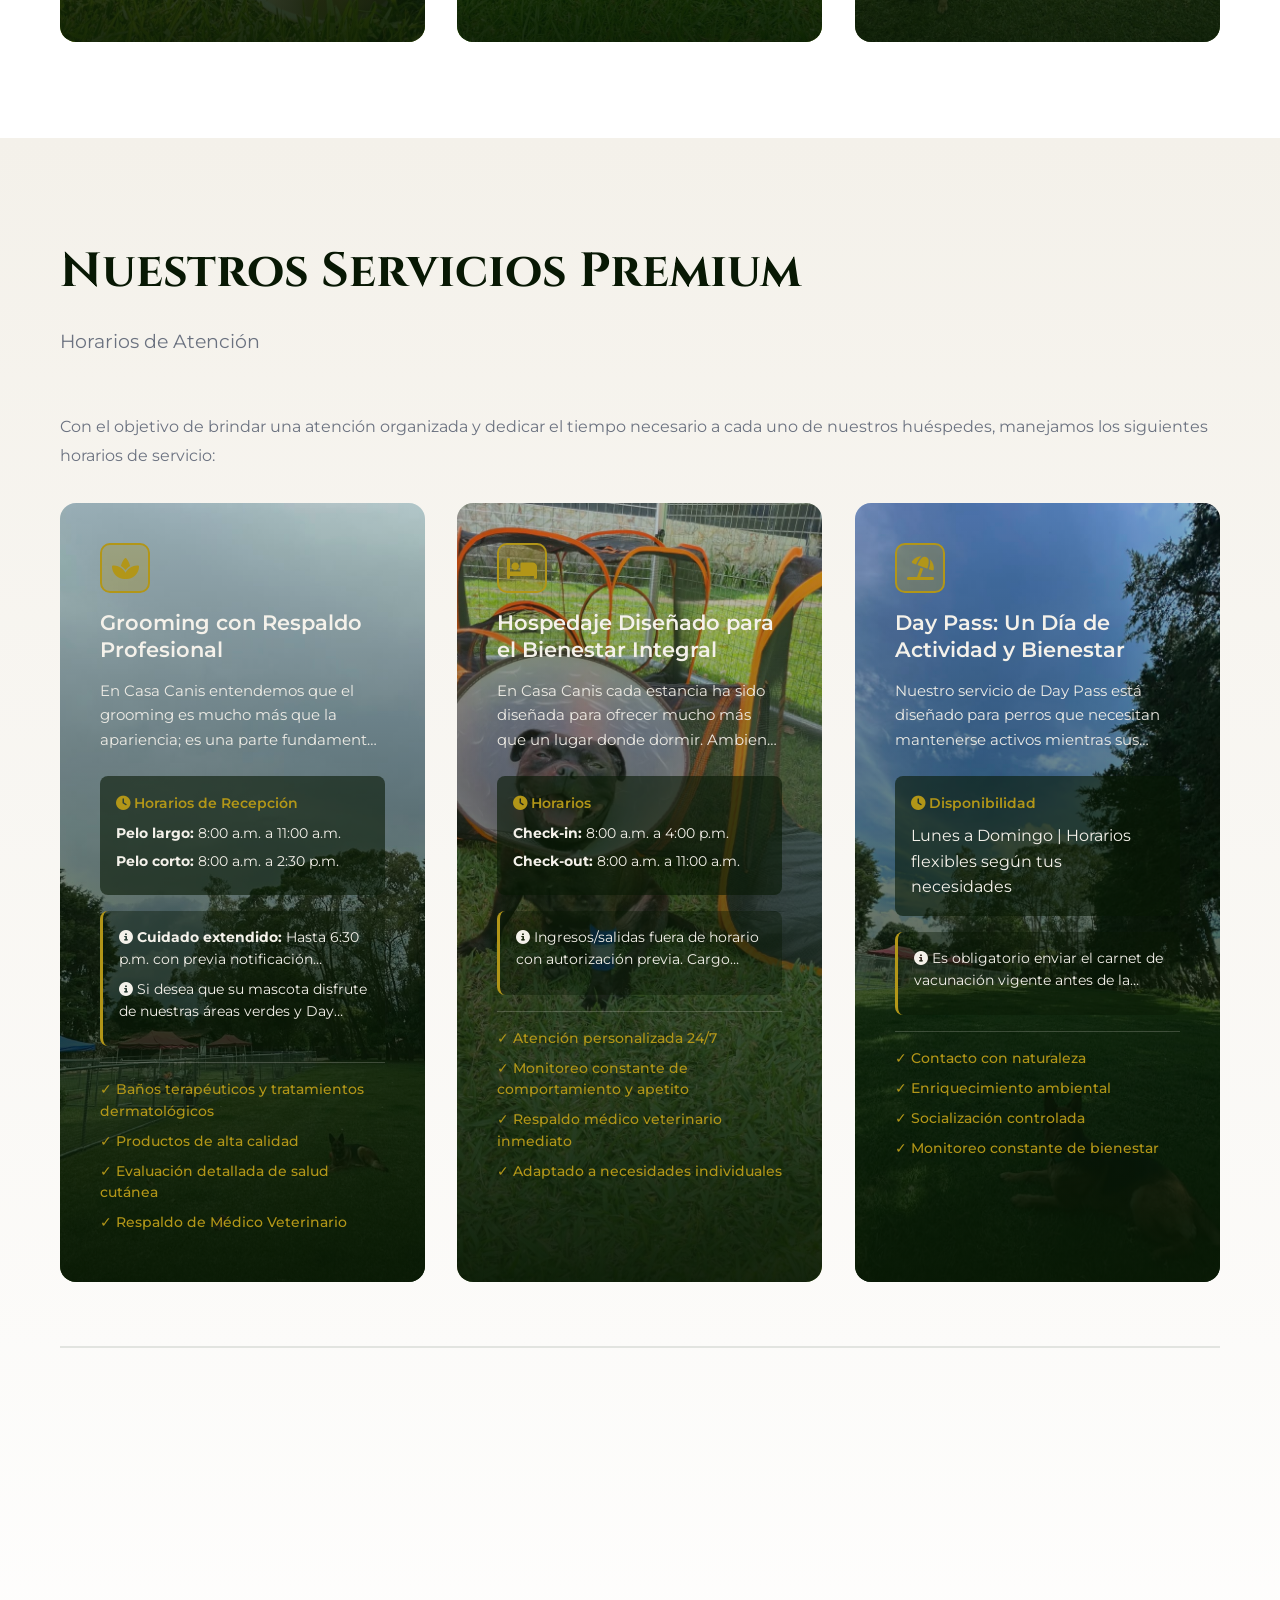
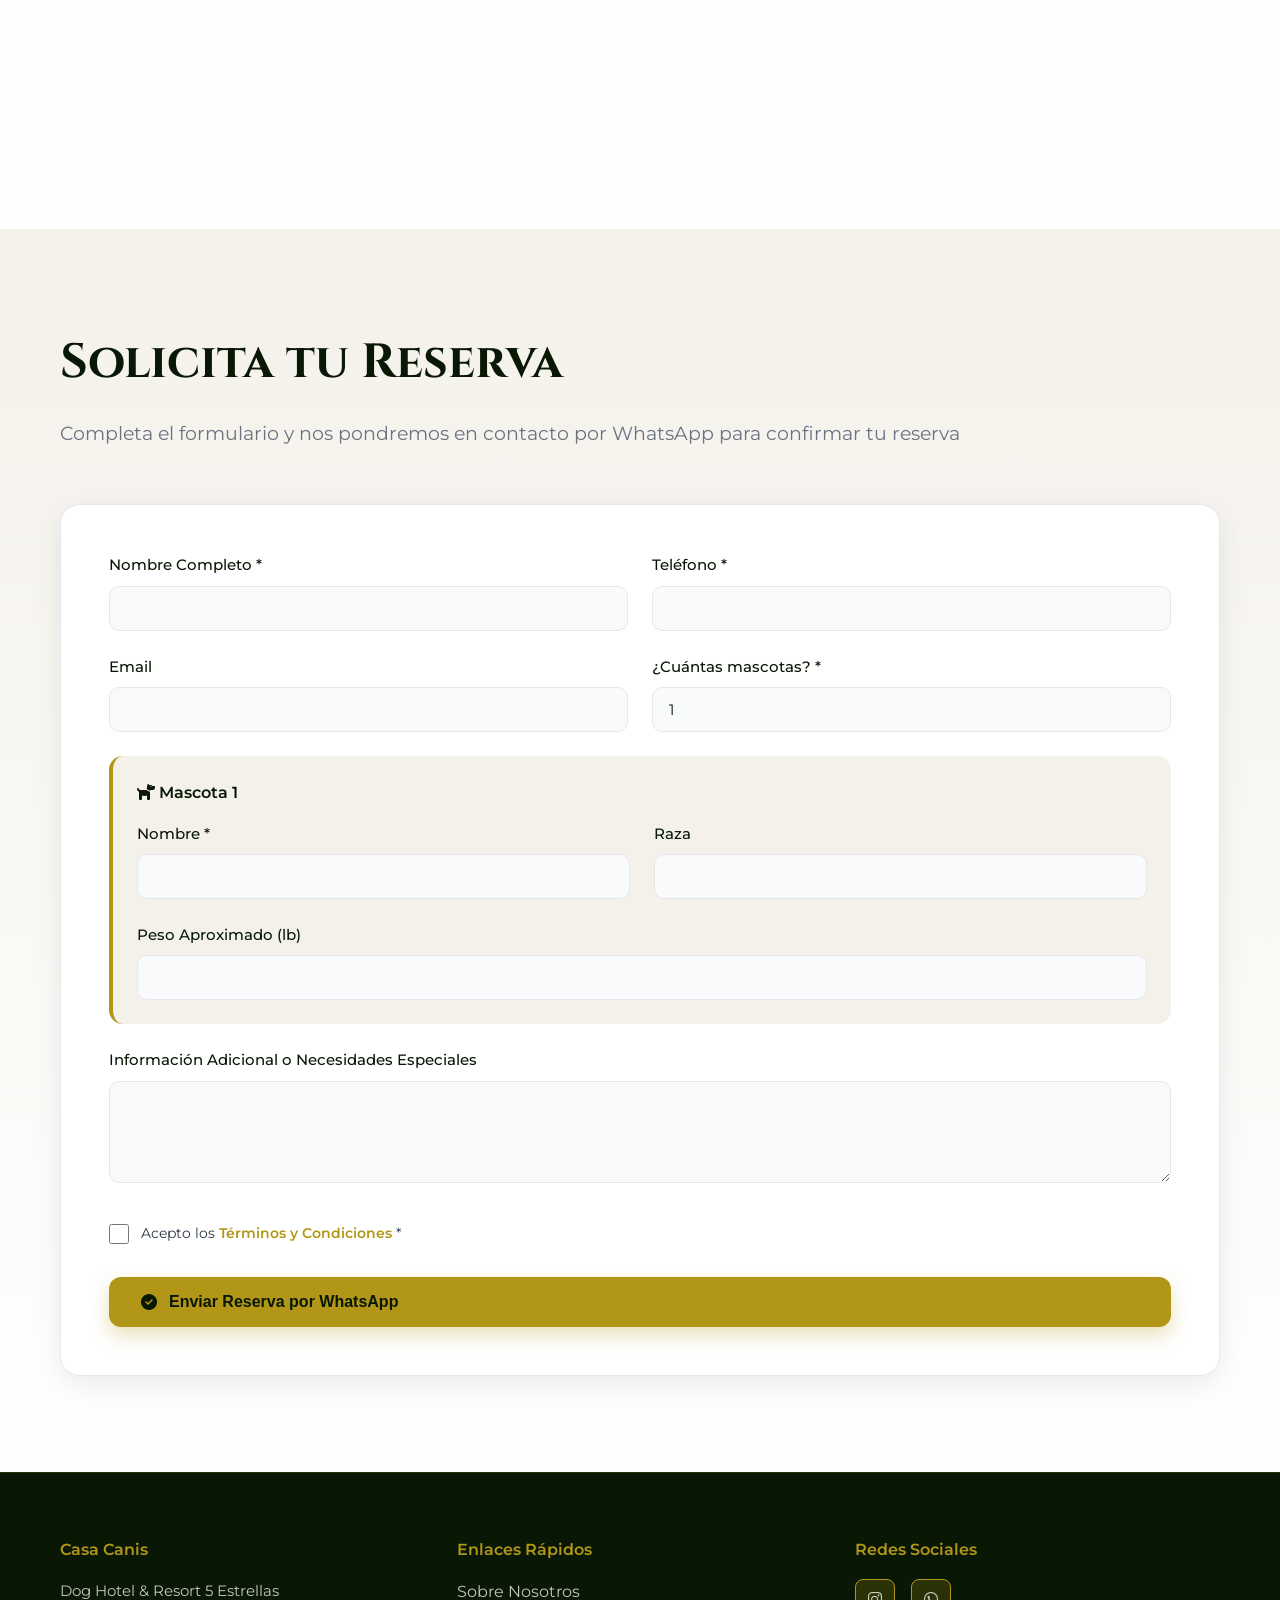
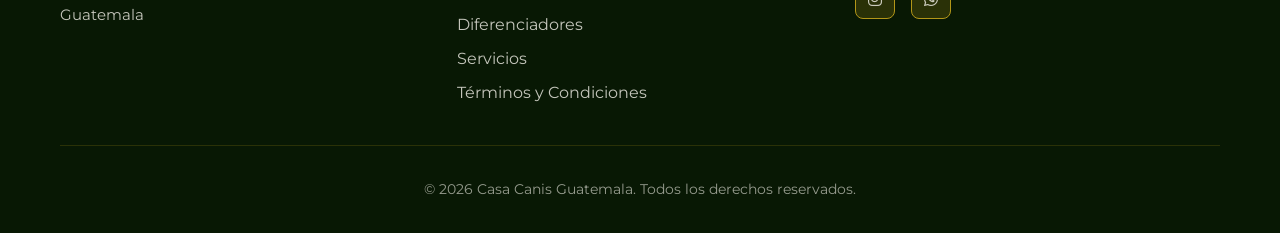
==== commit d07a7fc0: "Add files via upload" ====
--- a/index.html
+++ b/index.html
@@ -23,7 +23,7 @@
                 <a href="#sobre-nosotros" class="nav-link">Sobre Nosotros</a>
                 <a href="#diferenciadores" class="nav-link">Beneficios</a>
                 <a href="#servicios" class="nav-link">Servicios</a>
-                <a href="#contacto" class="nav-link nav-link-cta">Hacer Reserva</a>
+                <a href="#contacto" class="nav-link nav-link-cta">Haz tu Reserva</a>
             </div>
         </div>
     </nav>
@@ -229,7 +229,7 @@
                     <div class="servicio-overlay"></div>
                     <div class="servicio-content">
                         <div class="servicio-icon">
-                            <i class="fas fa-paw"></i>
+                            <i class="fas fa-umbrella-beach"></i>
                         </div>
                         <h3>Day Pass: Un Día de Actividad y Bienestar</h3>
                         <p>Nuestro servicio de Day Pass está diseñado para perros que necesitan mantenerse activos mientras sus propietarios trabajan, viajan o cumplen otros compromisos. Amplias áreas verdes, contacto con la naturaleza, ejercicio supervisado y oportunidades de socialización.</p>
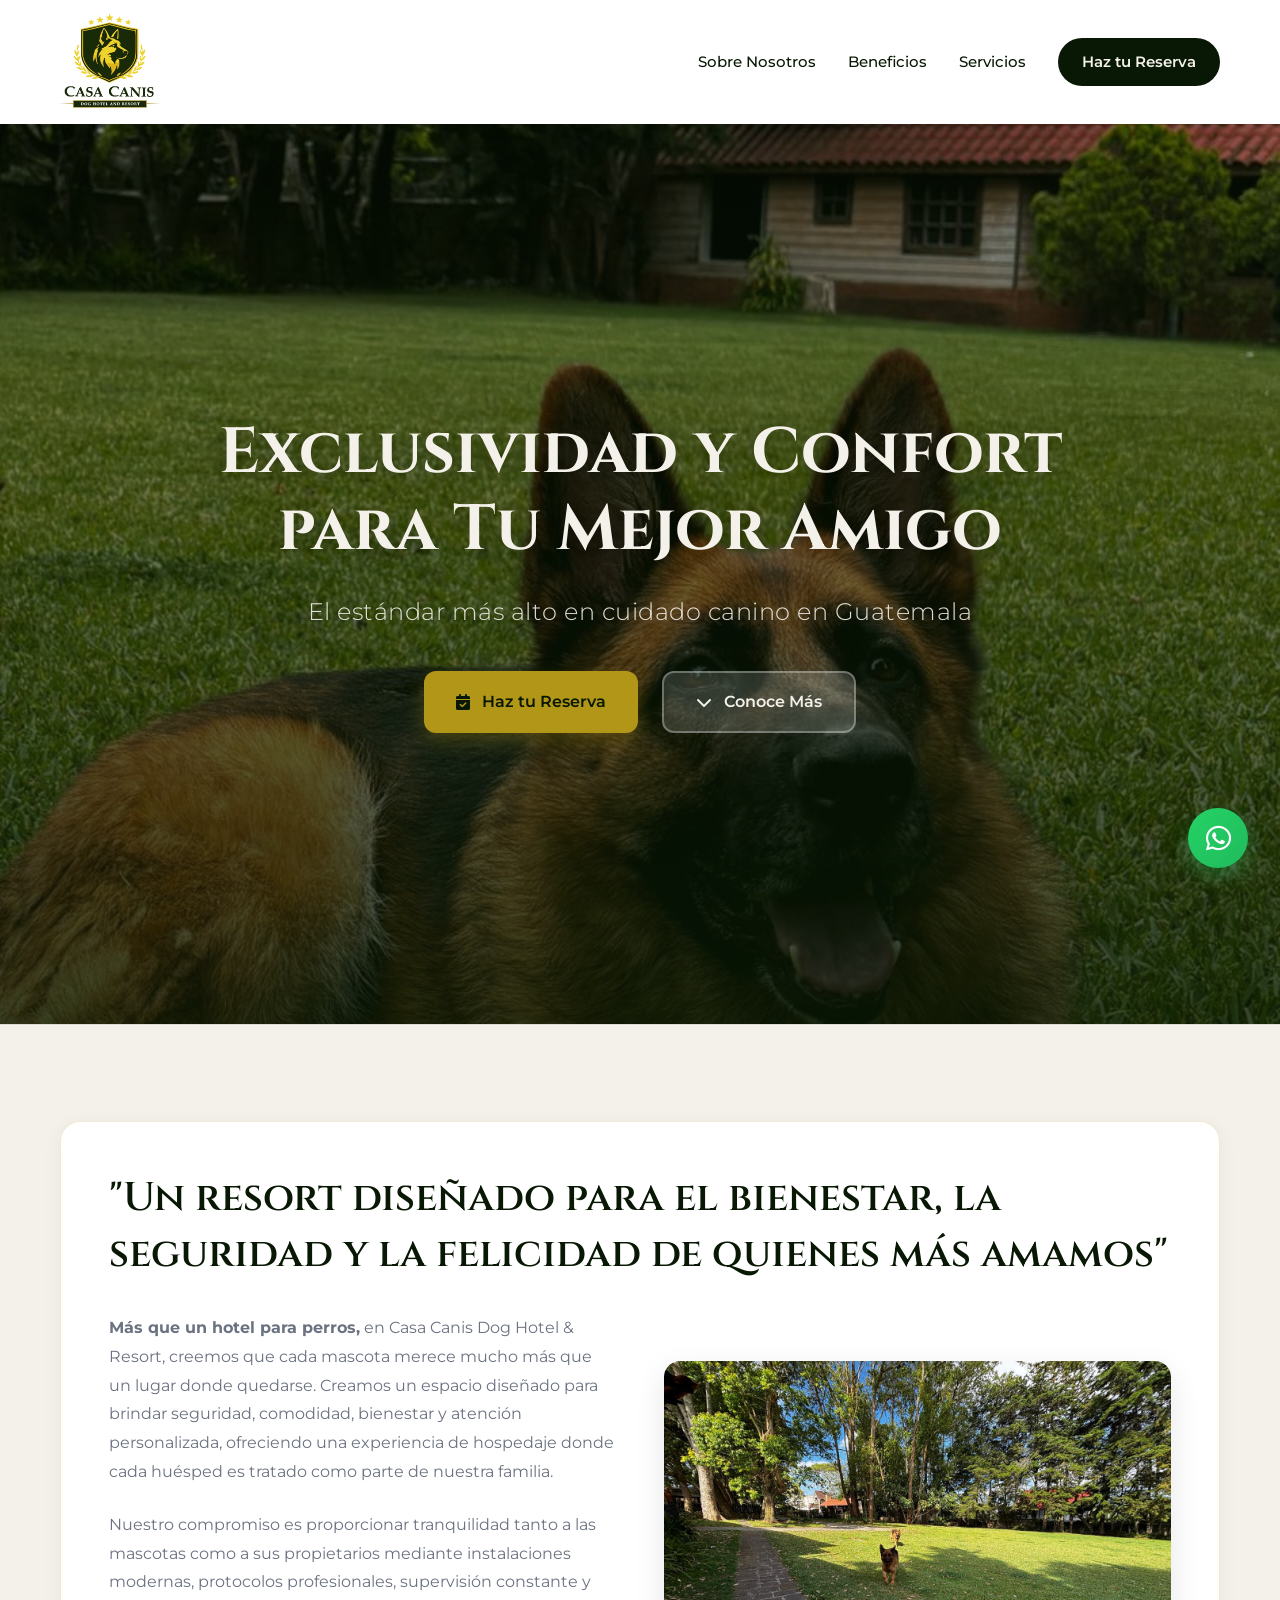
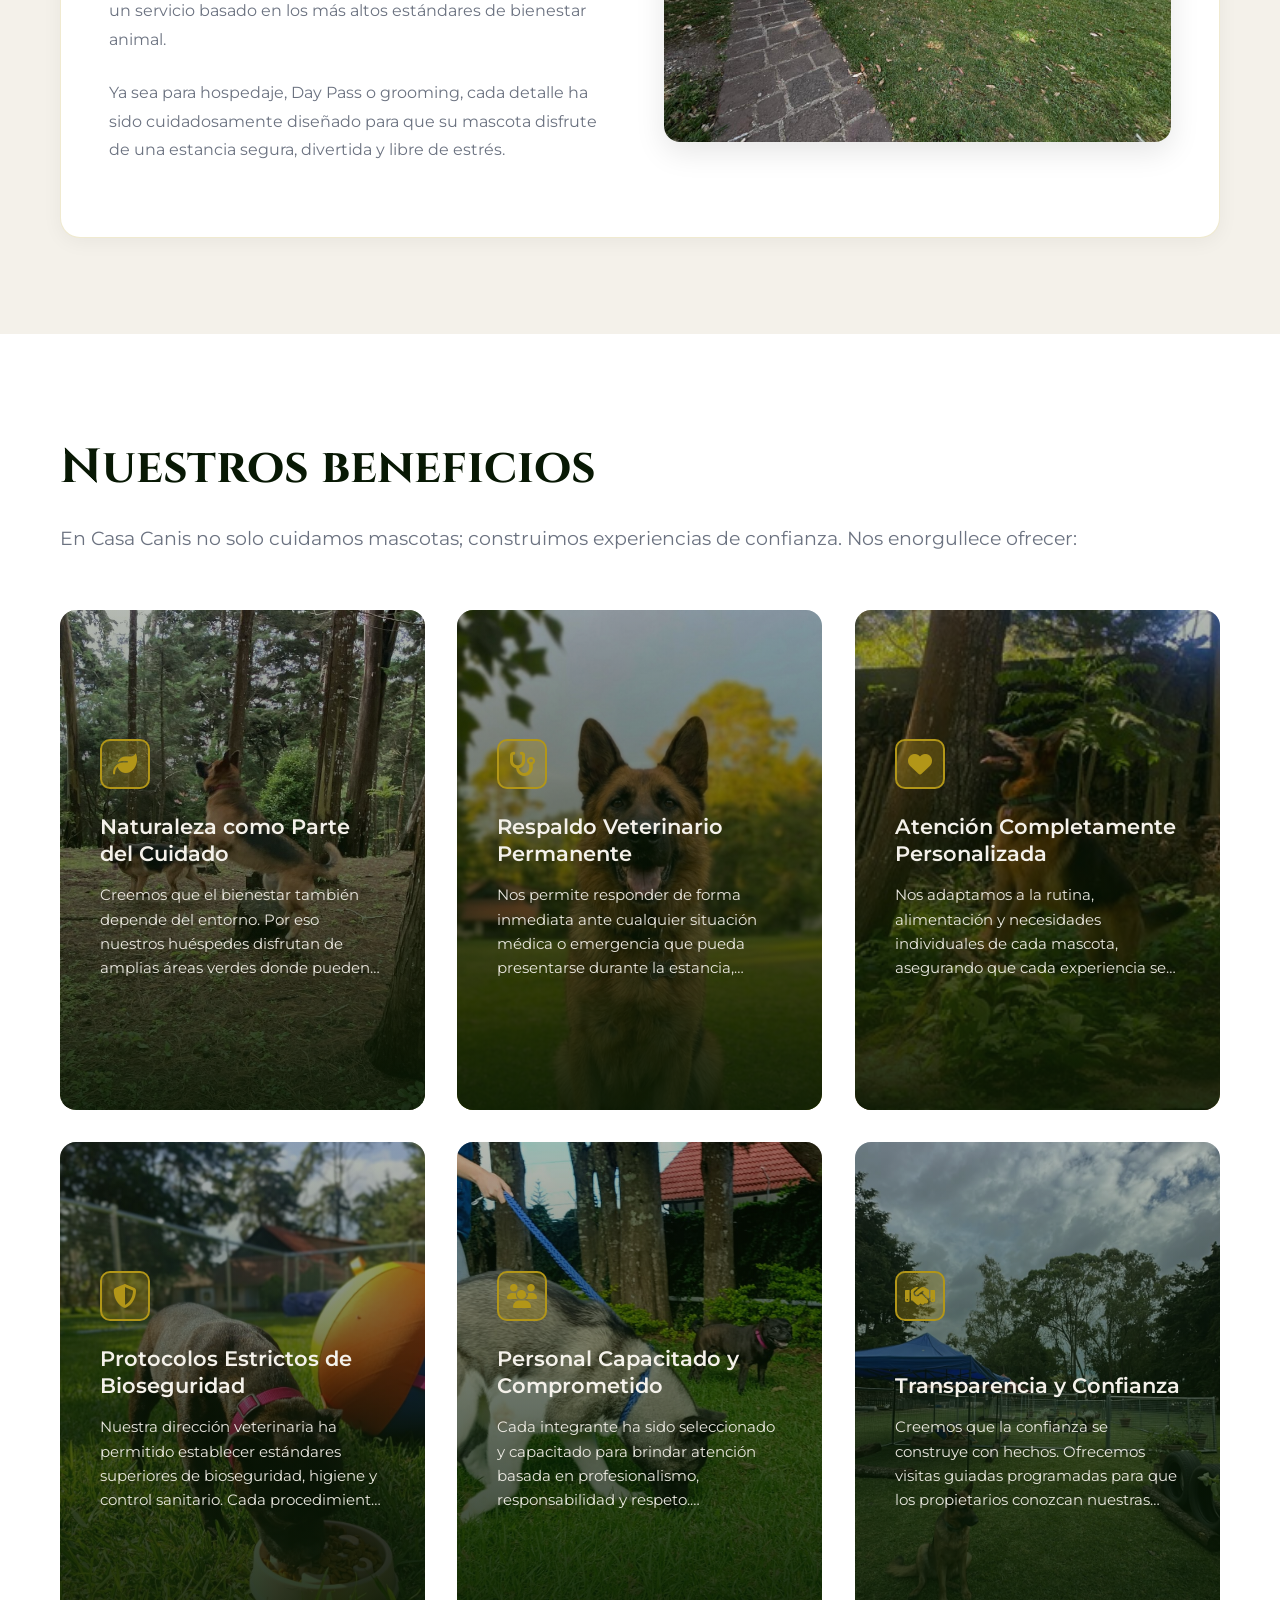
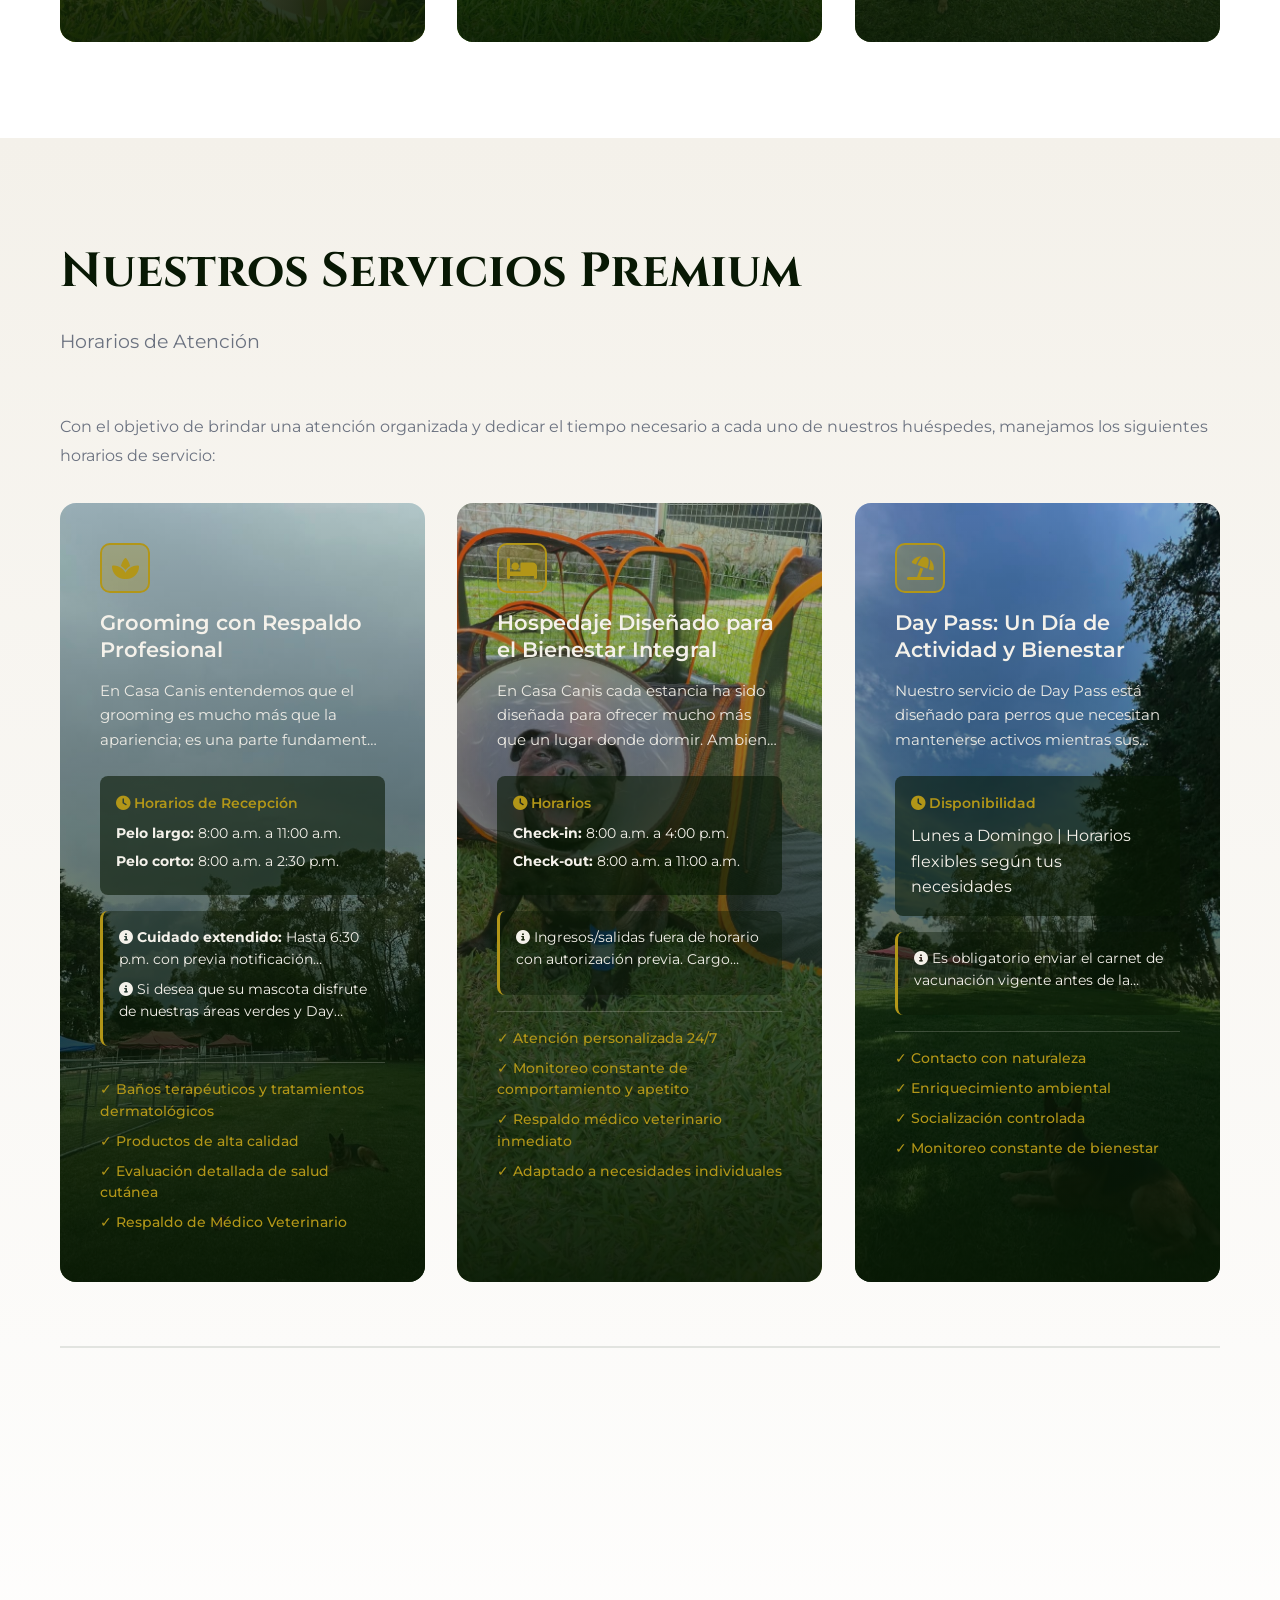
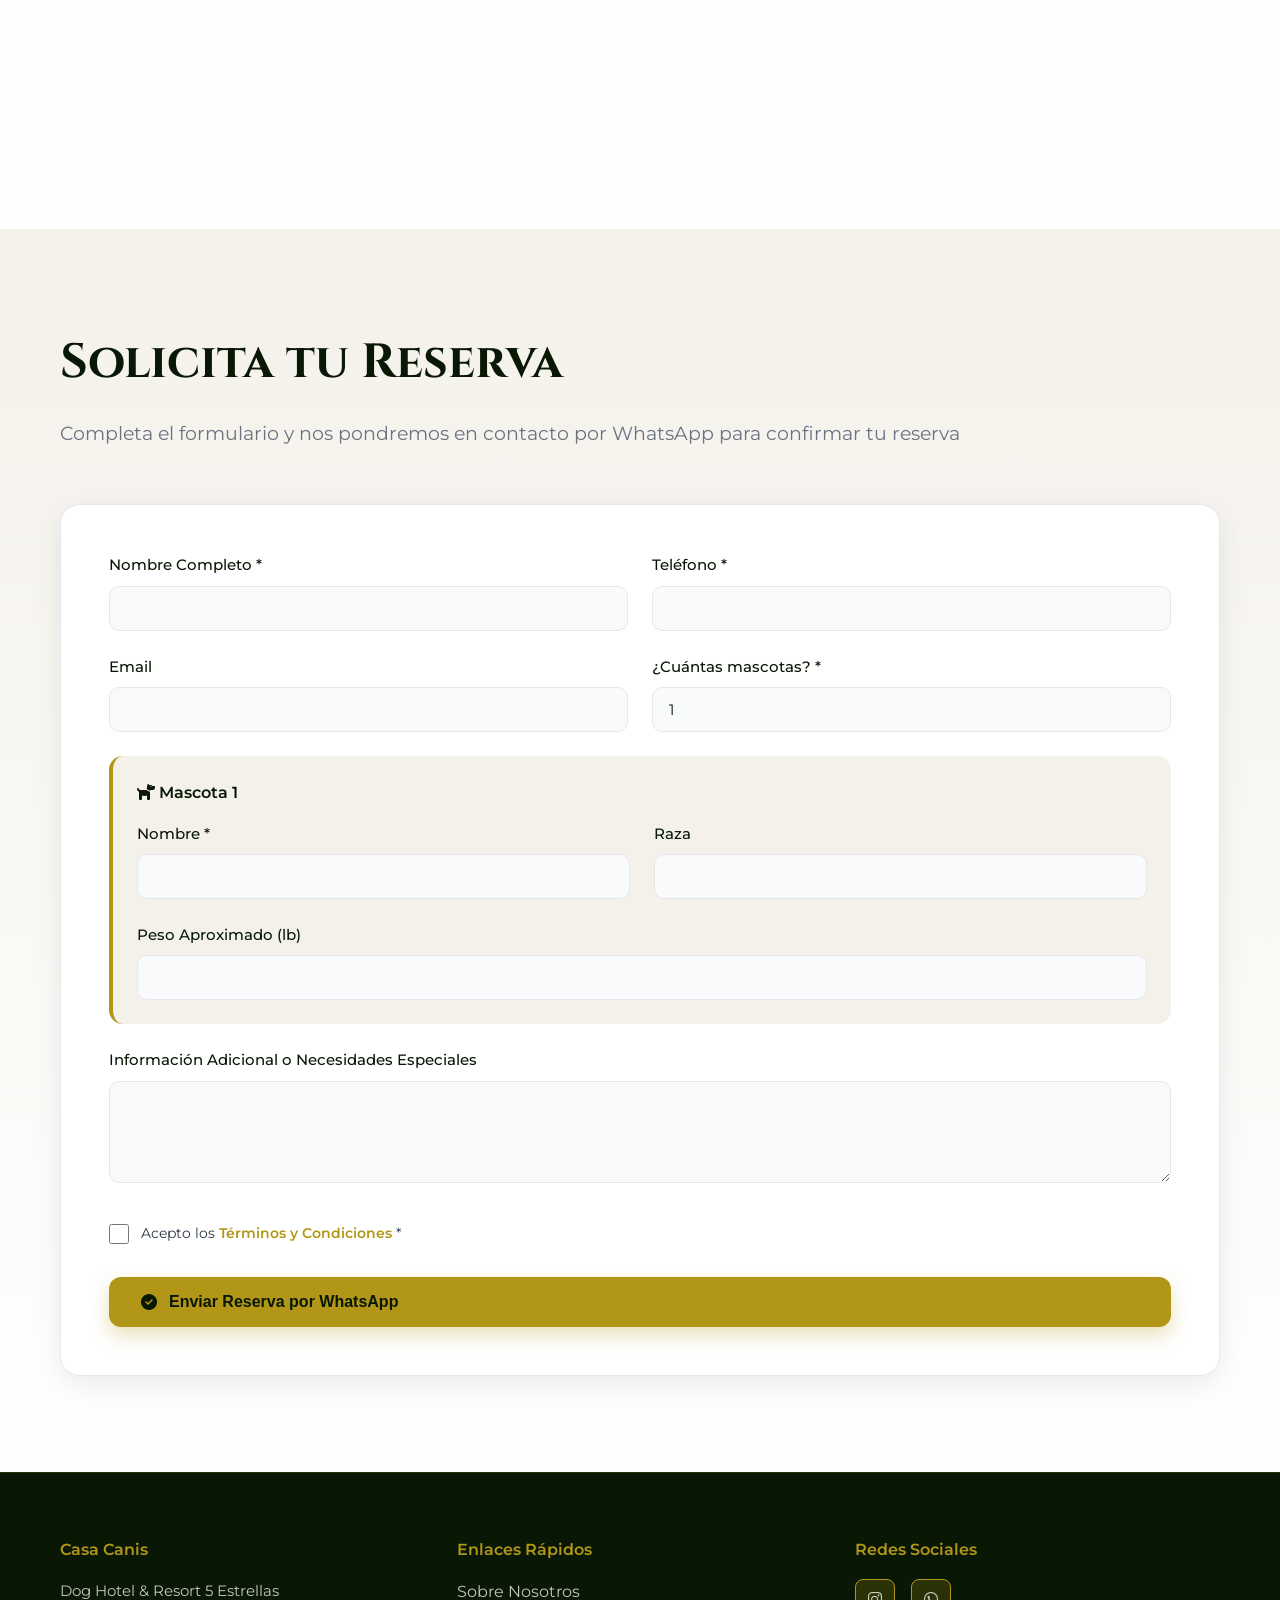
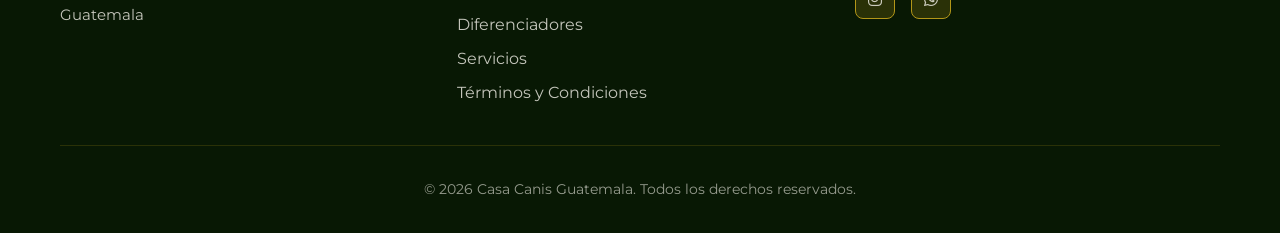
==== commit 8b9b2a62: "Add files via upload" ====
--- a/index.html
+++ b/index.html
@@ -39,7 +39,7 @@
                 <p class="hero-subtitle">El estándar más alto en cuidado canino en Guatemala</p>
                 <div class="hero-buttons">
                     <a href="#contacto" class="btn btn-primary">
-                        <i class="fas fa-calendar-check"></i> Hacer Reserva
+                        <i class="fas fa-calendar-check"></i> Haz tu Reserva
                     </a>
                     <a href="#sobre-nosotros" class="btn btn-secondary">
                         <i class="fas fa-chevron-down"></i> Conoce Más
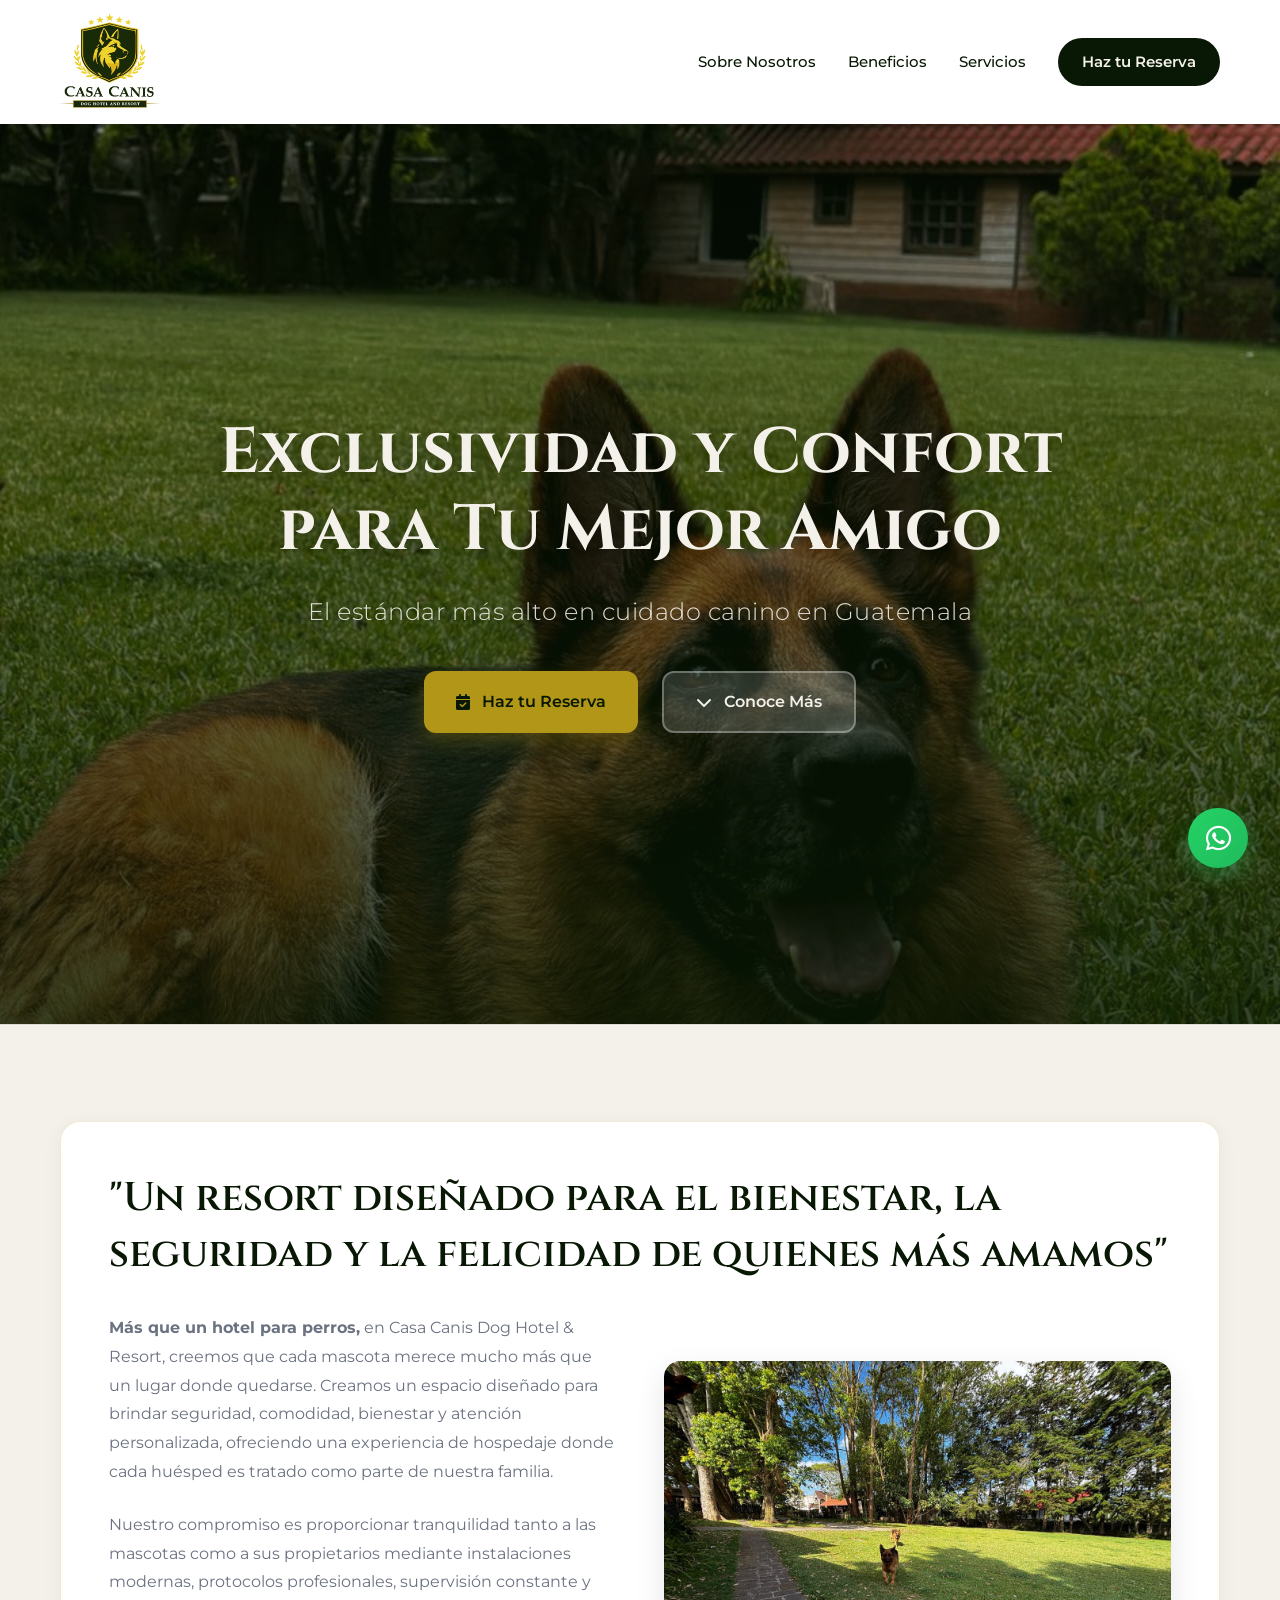
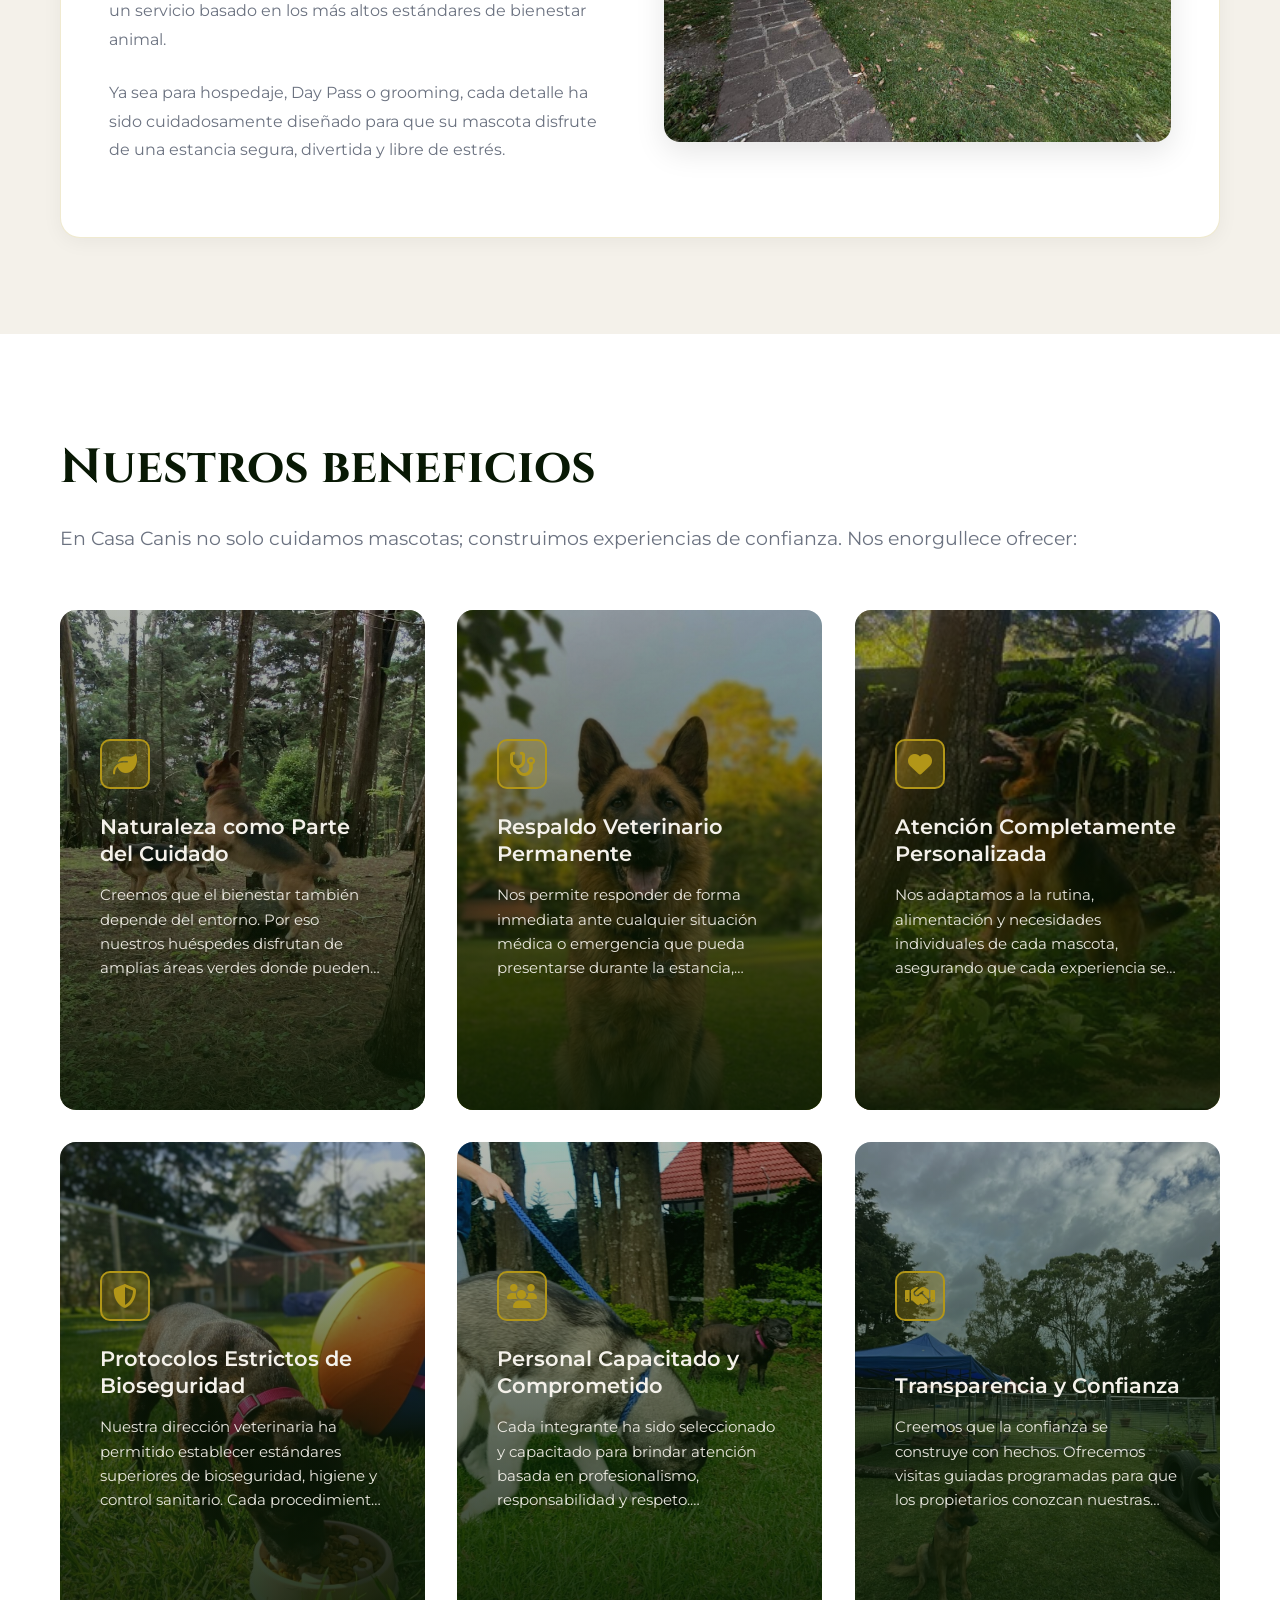
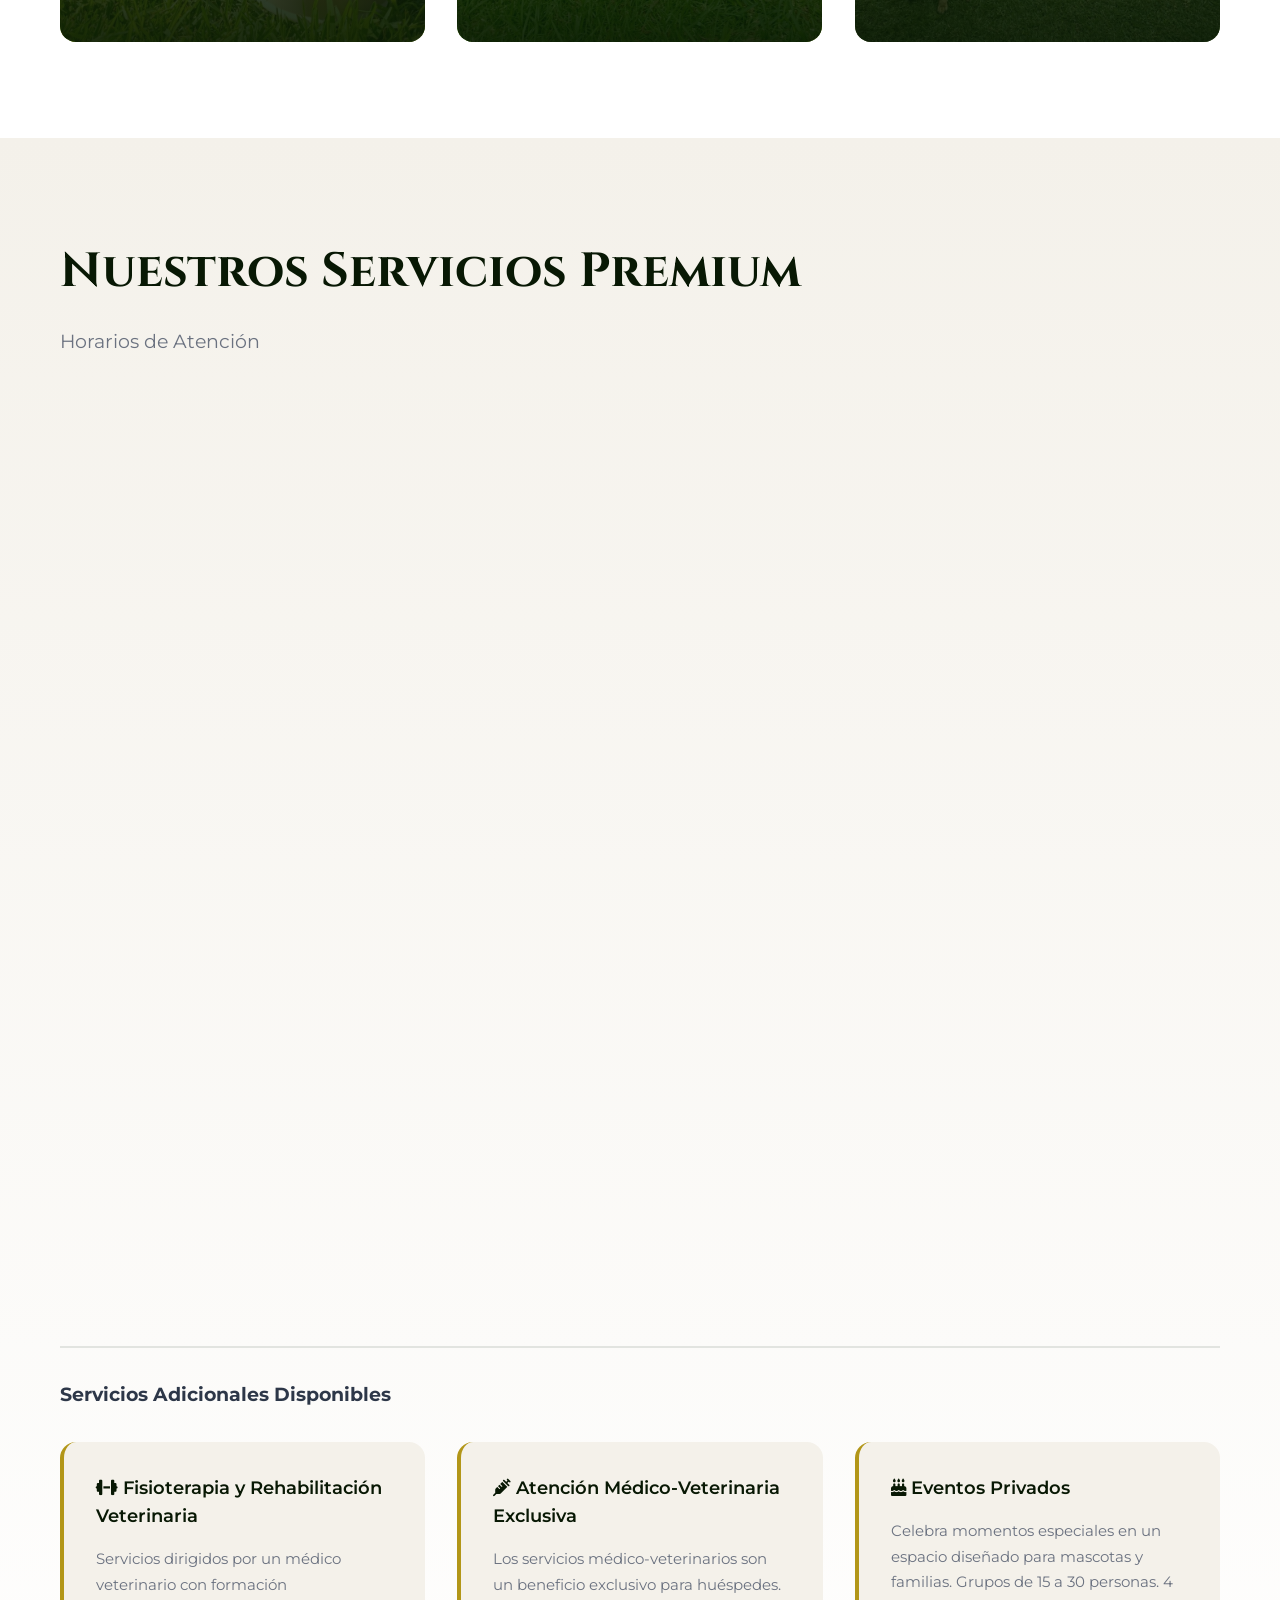
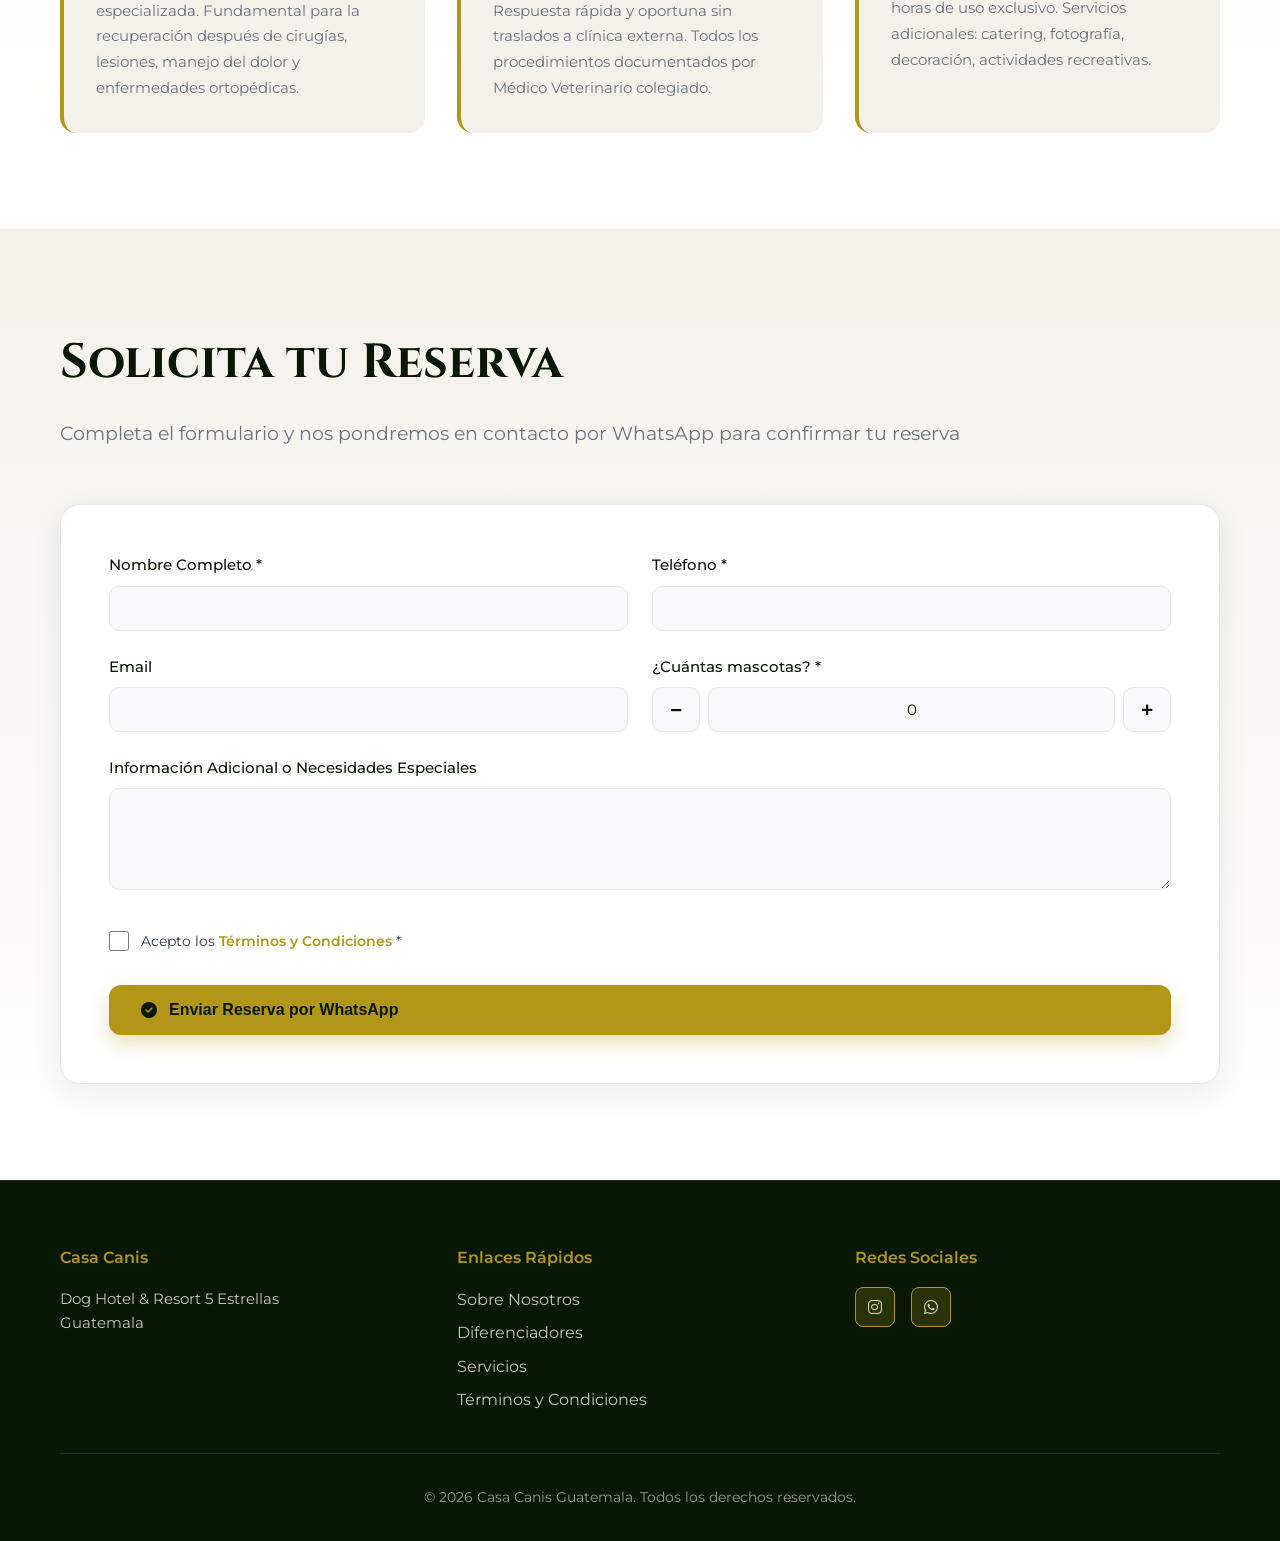
==== commit b6ba77d3: "Add files via upload" ====
--- a/index.html
+++ b/index.html
@@ -305,7 +305,11 @@
                         </div>
                         <div class="form-group">
                             <label for="cantidadMascotas">¿Cuántas mascotas? *</label>
-                            <input type="number" id="cantidadMascotas" name="cantidadMascotas" min="1" max="10" value="1" required>
+                            <div class="cantidad-stepper">
+                                <button type="button" class="stepper-btn" id="cantidadMinus" aria-label="Disminuir cantidad">−</button>
+                                <input type="number" id="cantidadMascotas" name="cantidadMascotas" min="0" max="10" value="0" inputmode="numeric" required>
+                                <button type="button" class="stepper-btn" id="cantidadPlus" aria-label="Aumentar cantidad">+</button>
+                            </div>
                         </div>
                     </div>
 
--- a/style.css
+++ b/style.css
@@ -847,6 +847,46 @@
     box-shadow: 0 0 0 3px rgba(178, 150, 24, 0.1);
 }
 
+.cantidad-stepper {
+    display: flex;
+    align-items: stretch;
+    gap: 0.5rem;
+}
+
+.cantidad-stepper input[type="number"] {
+    text-align: center;
+    -moz-appearance: textfield;
+}
+
+.cantidad-stepper input[type="number"]::-webkit-outer-spin-button,
+.cantidad-stepper input[type="number"]::-webkit-inner-spin-button {
+    -webkit-appearance: none;
+    margin: 0;
+}
+
+.stepper-btn {
+    width: 48px;
+    flex-shrink: 0;
+    border: 1px solid var(--color-gray-medium);
+    background: var(--color-gray-light);
+    color: var(--color-forest);
+    border-radius: 10px;
+    font-size: 1.3rem;
+    font-weight: 700;
+    cursor: pointer;
+    transition: var(--transition-fast);
+}
+
+.stepper-btn:hover {
+    background: var(--color-gold);
+    border-color: var(--color-gold);
+    color: var(--color-white);
+}
+
+.stepper-btn:active {
+    transform: scale(0.95);
+}
+
 .mascota-block {
     background: var(--color-cream);
     padding: 1.5rem;
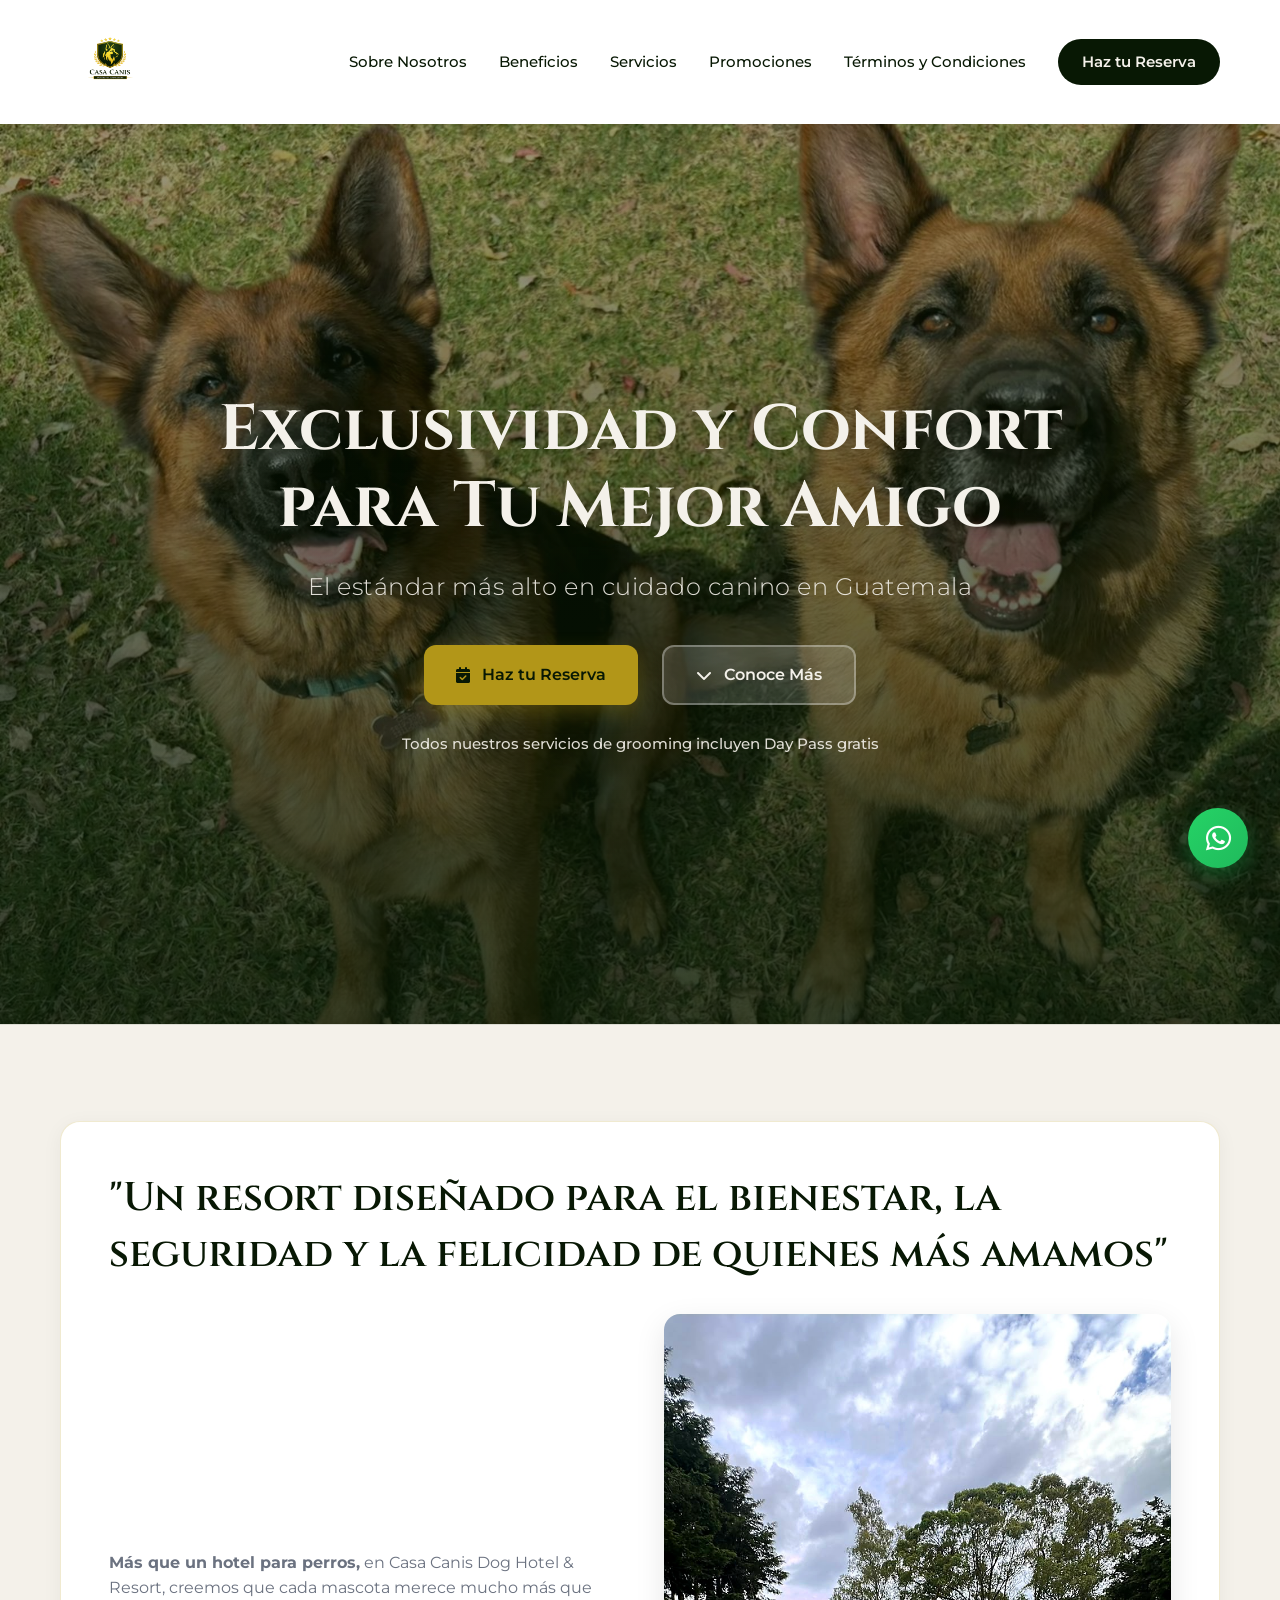
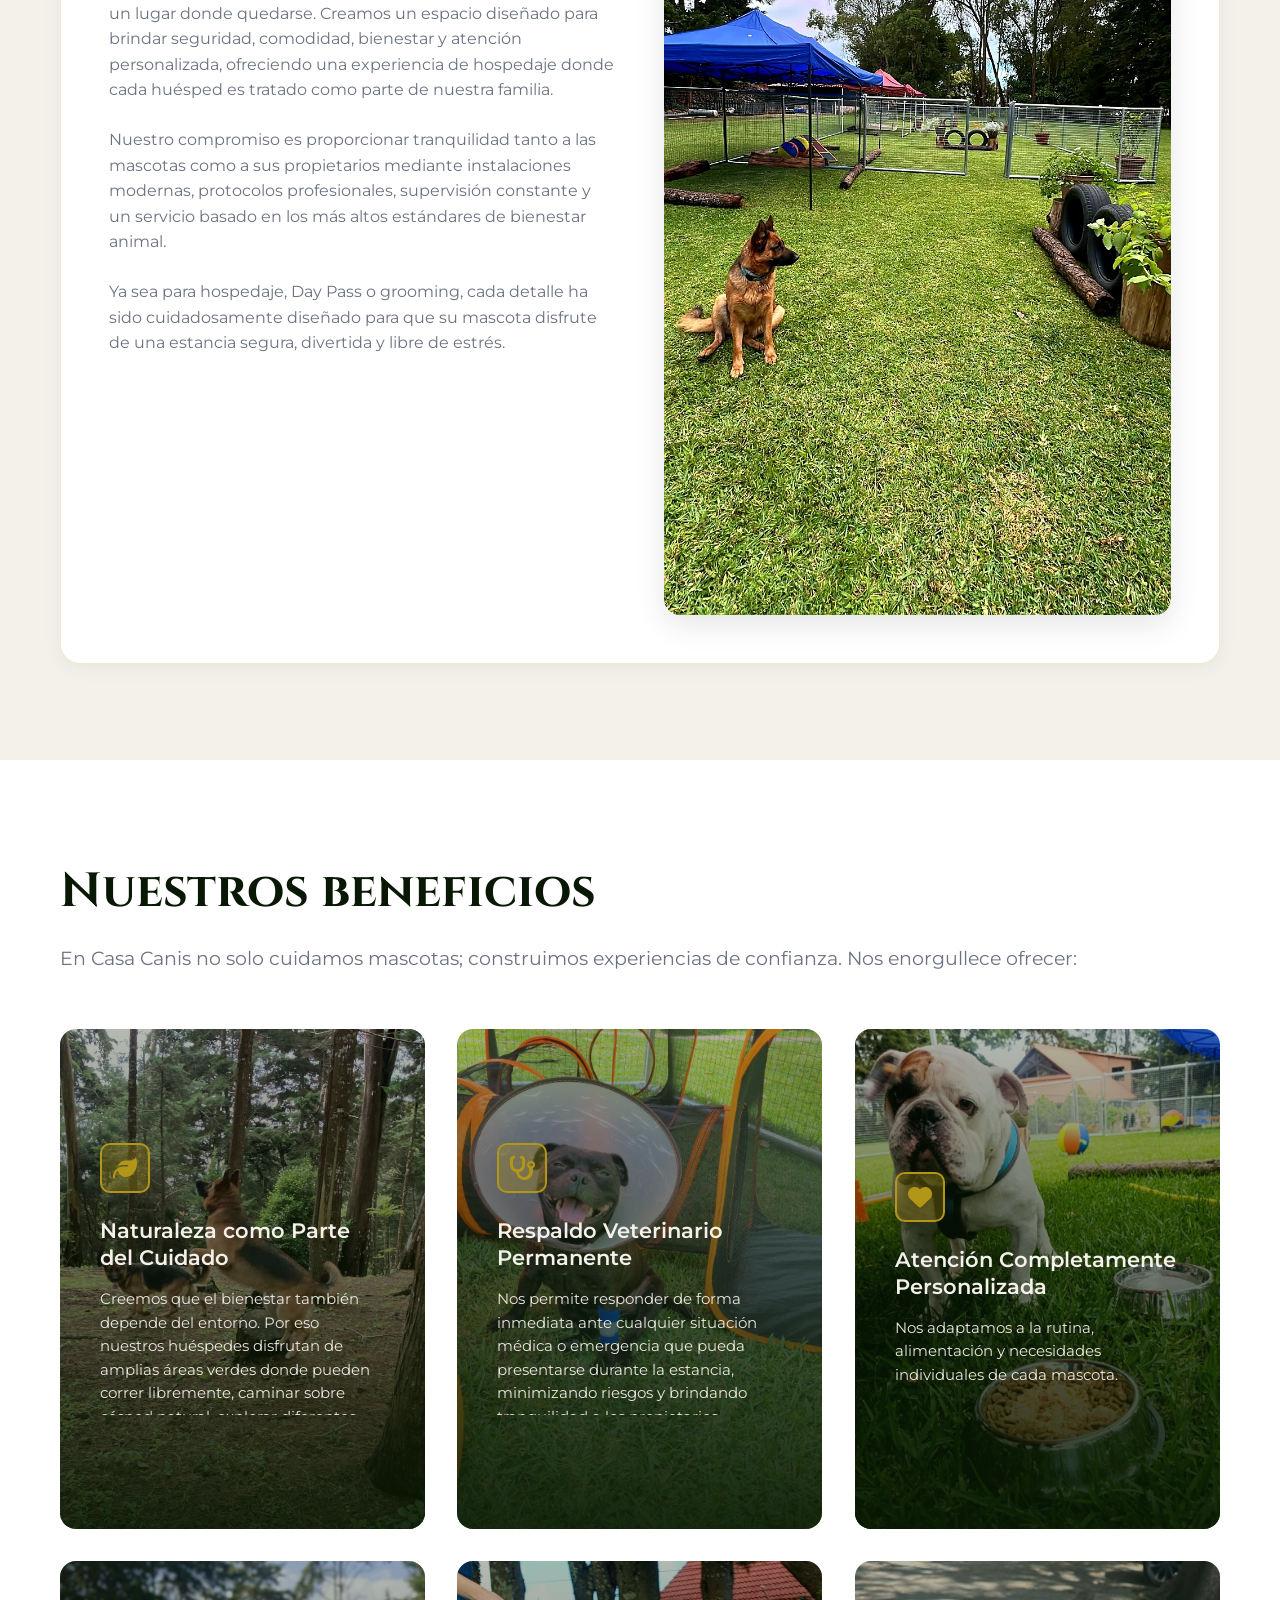
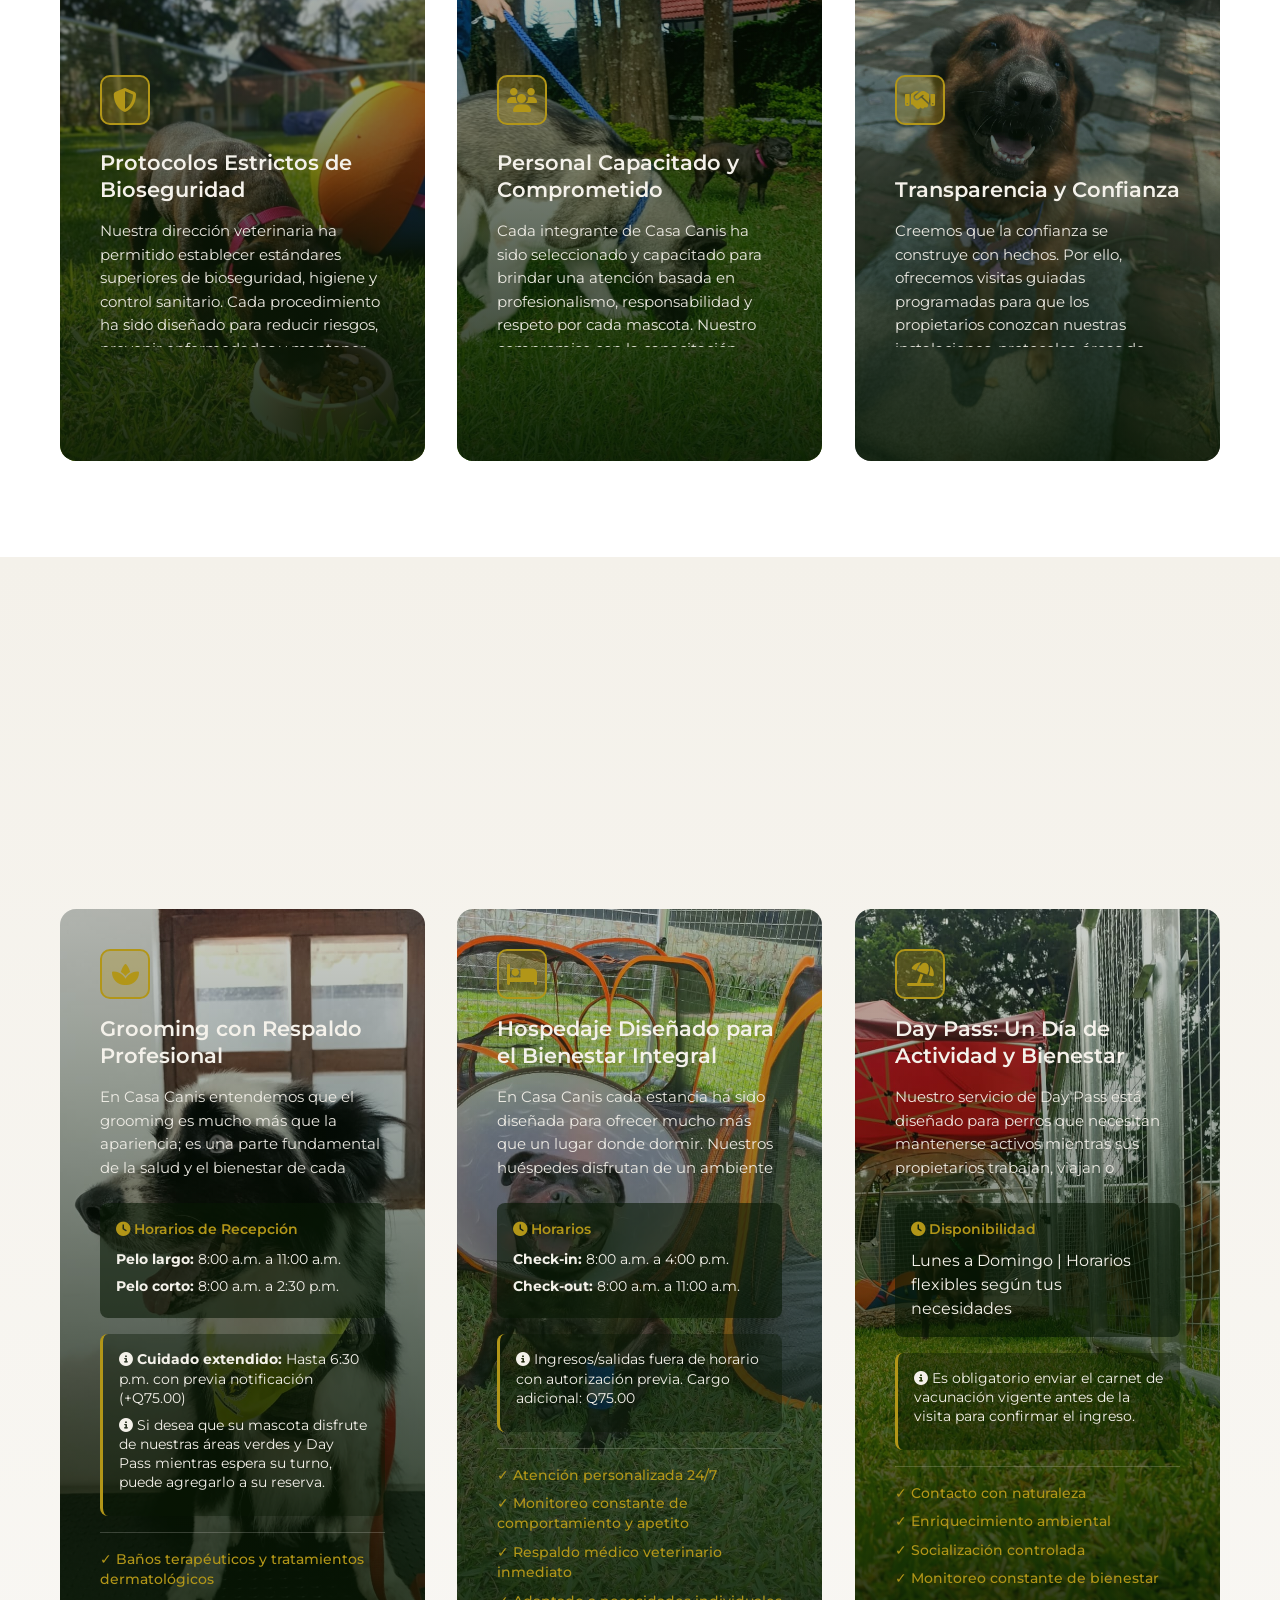
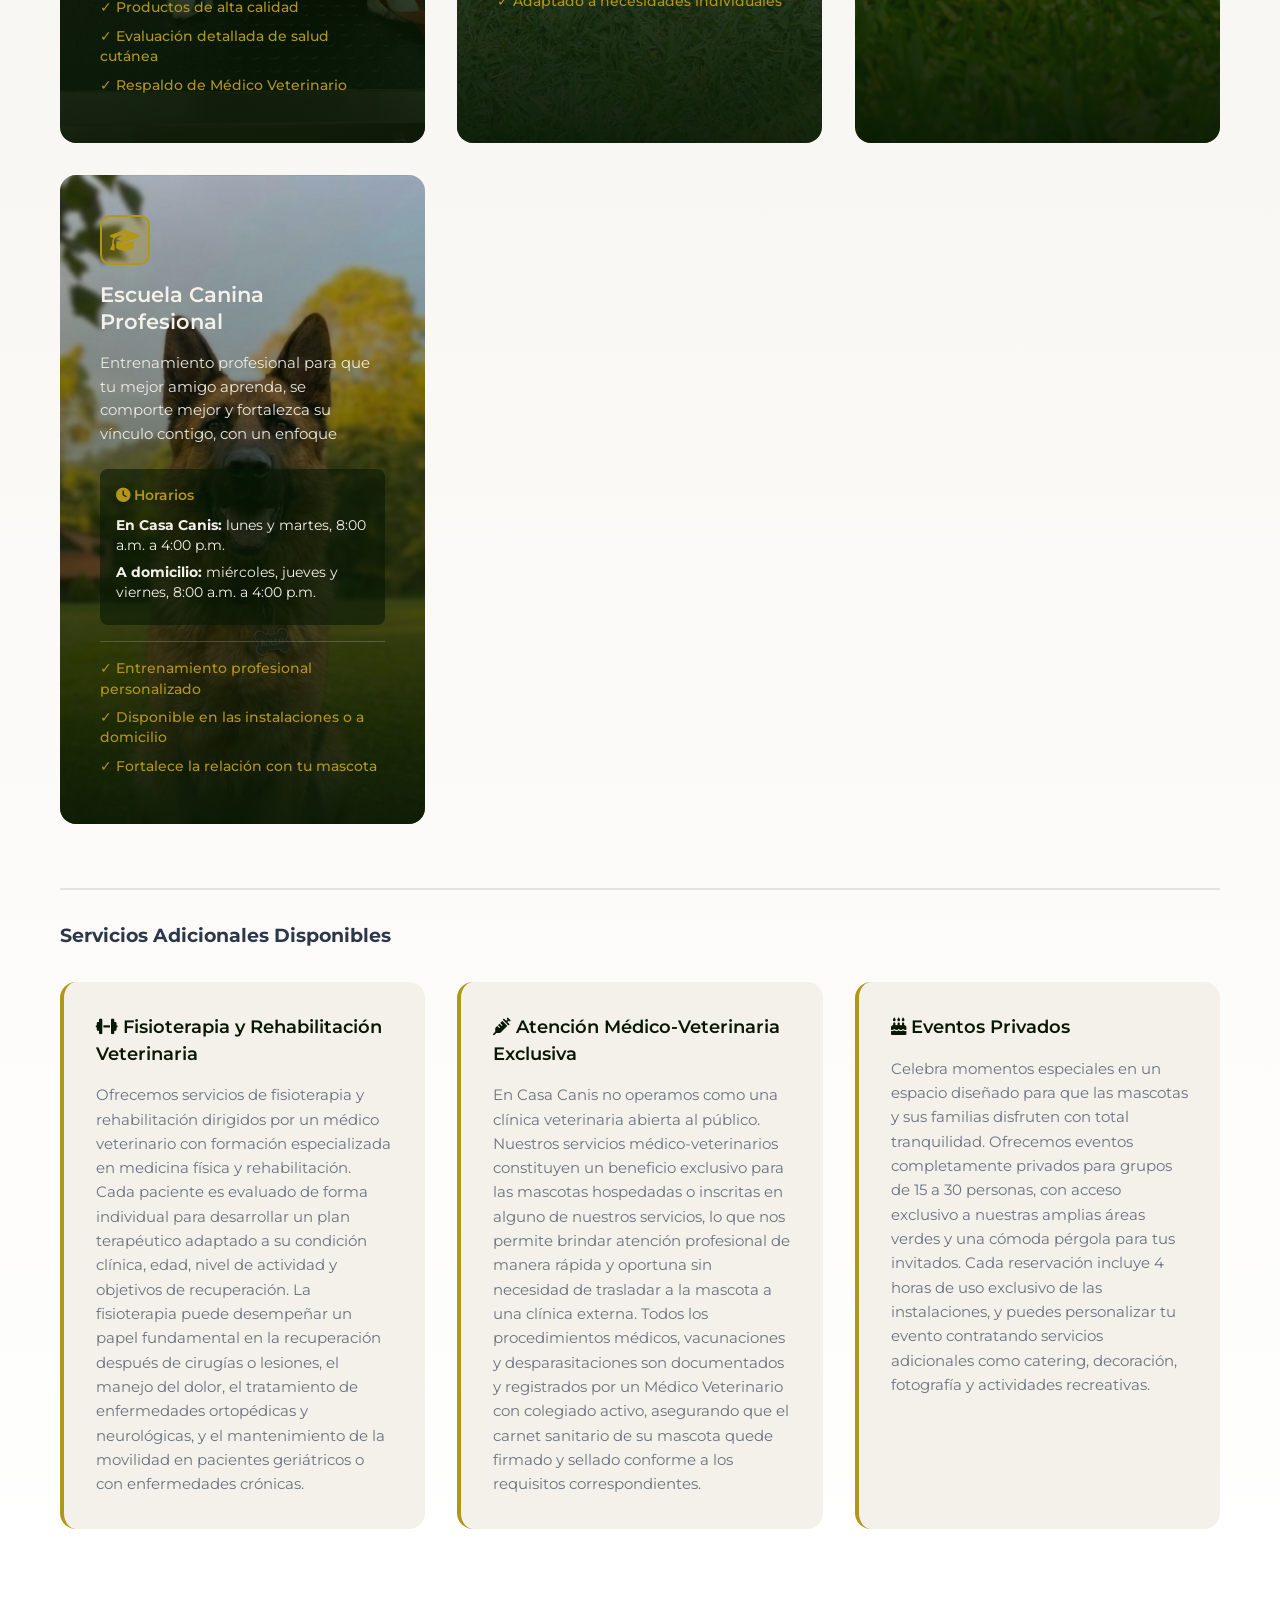
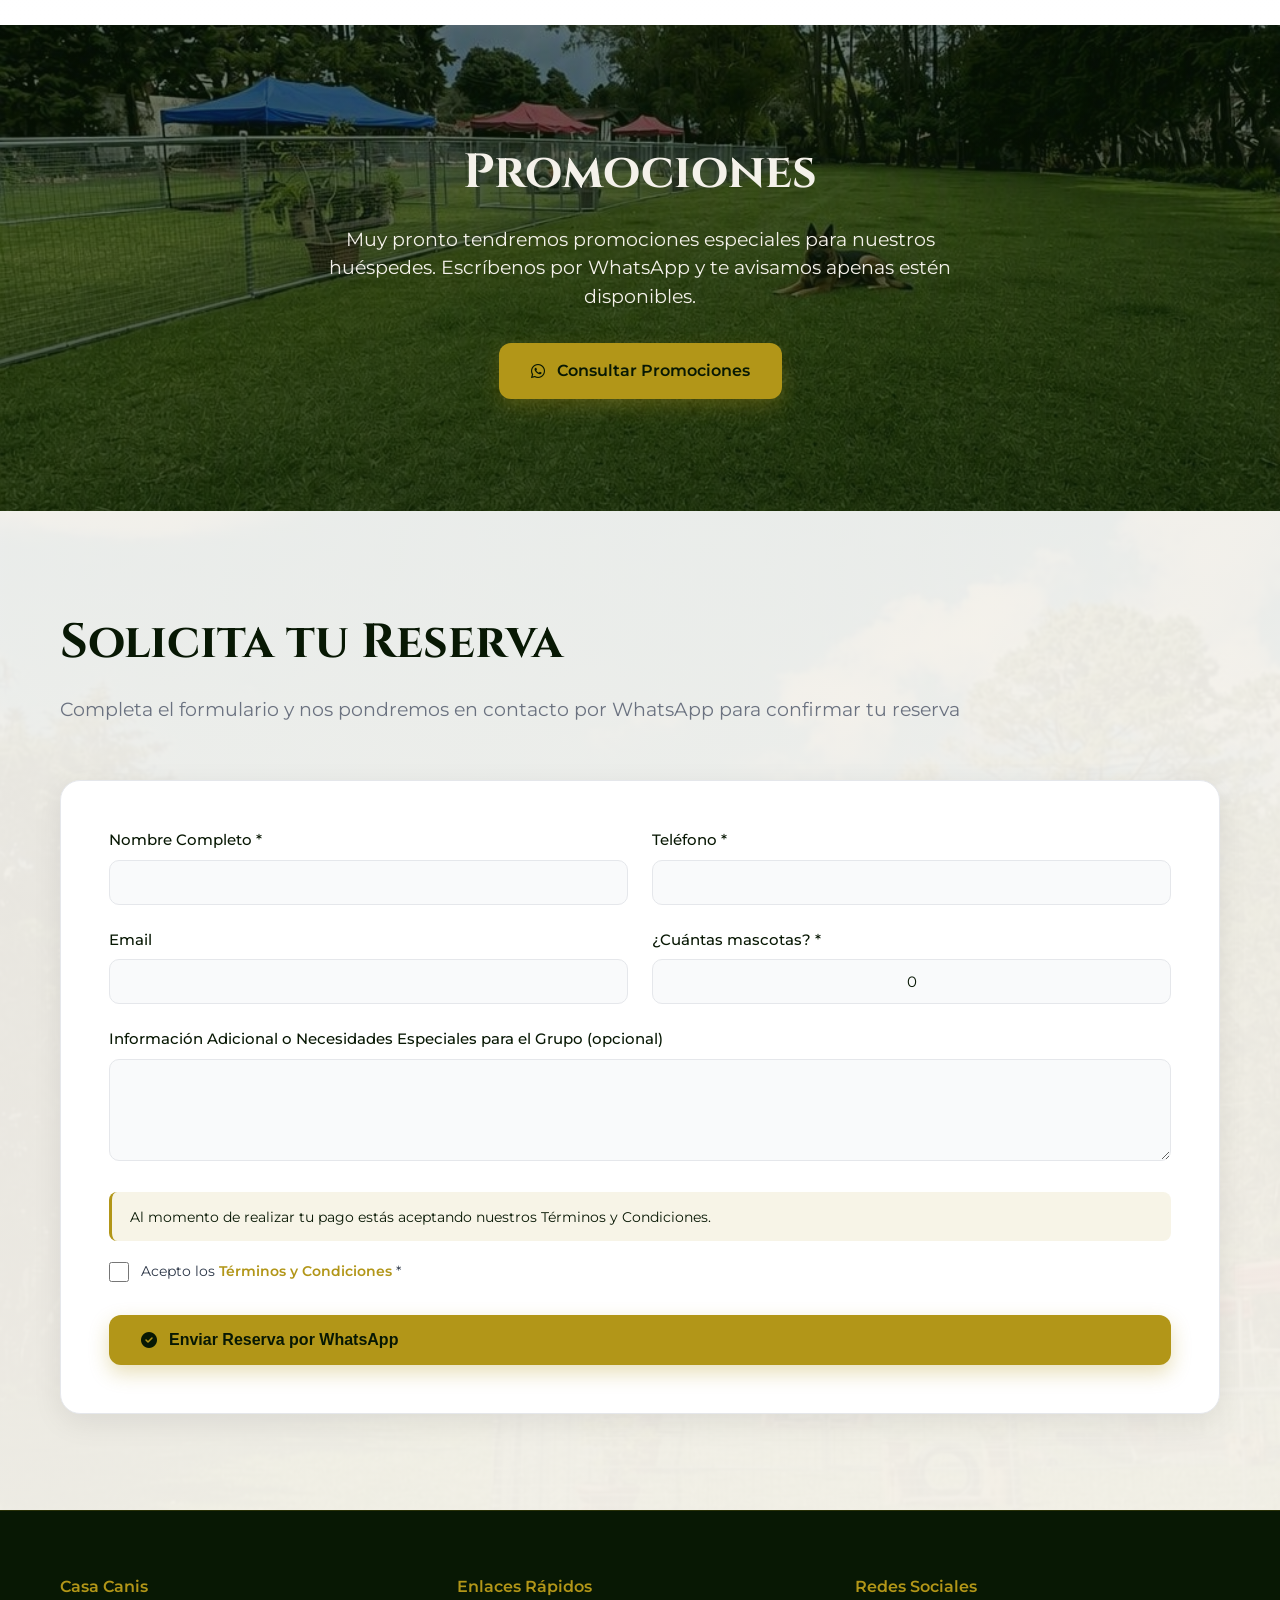
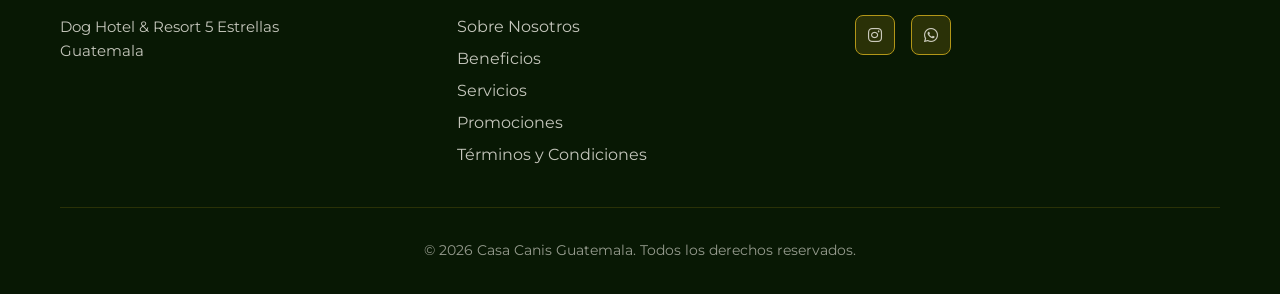
==== commit 28855576: "Add files via upload" ====
--- a/index.html
+++ b/index.html
@@ -17,16 +17,24 @@
     <nav class="navbar">
         <div class="nav-container">
             <div class="nav-brand">
-                <img src="fotos/casa canis logo 2.JPG" alt="Casa Canis Logo" class="logo-img">
-            </div>
-            <div class="nav-links">
+                <img src="fotos/casa canis logo 2.png" alt="Casa Canis Logo" class="logo-img">
+            </div>
+            <button type="button" class="hamburger-btn" id="hamburgerBtn" aria-label="Abrir menú" aria-expanded="false">
+                <span></span>
+                <span></span>
+                <span></span>
+            </button>
+            <div class="nav-links" id="navLinks">
                 <a href="#sobre-nosotros" class="nav-link">Sobre Nosotros</a>
                 <a href="#diferenciadores" class="nav-link">Beneficios</a>
                 <a href="#servicios" class="nav-link">Servicios</a>
+                <a href="#promociones" class="nav-link">Promociones</a>
+                <a href="terminos-condiciones.html" target="_blank" class="nav-link">Términos y Condiciones</a>
                 <a href="#contacto" class="nav-link nav-link-cta">Haz tu Reserva</a>
             </div>
         </div>
     </nav>
+    <div class="nav-overlay" id="navOverlay"></div>
 
     <!-- ============================================ -->
     <!-- HERO SECTION CON FOTO REAL -->
@@ -45,6 +53,7 @@
                         <i class="fas fa-chevron-down"></i> Conoce Más
                     </a>
                 </div>
+                <p class="hero-note">Todos nuestros servicios de grooming incluyen Day Pass gratis</p>
             </div>
         </div>
     </section>
@@ -89,7 +98,7 @@
                             <i class="fas fa-leaf"></i>
                         </div>
                         <h3>Naturaleza como Parte del Cuidado</h3>
-                        <p>Creemos que el bienestar también depende del entorno. Por eso nuestros huéspedes disfrutan de amplias áreas verdes donde pueden correr libremente, caminar sobre césped natural, explorar diferentes aromas, interactuar con un ambiente cambiante y disfrutar del aire fresco y la luz del sol.</p>
+                        <p>Creemos que el bienestar también depende del entorno. Por eso nuestros huéspedes disfrutan de amplias áreas verdes donde pueden correr libremente, caminar sobre césped natural, explorar diferentes aromas, interactuar con un ambiente cambiante y disfrutar del aire fresco y la luz del sol. Todo esto proporciona un nivel de estimulación física y mental que favorece una estancia más activa, relajada y enriquecedora.</p>
                     </div>
                 </div>
 
@@ -100,7 +109,7 @@
                             <i class="fas fa-stethoscope"></i>
                         </div>
                         <h3>Respaldo Veterinario Permanente</h3>
-                        <p>Nos permite responder de forma inmediata ante cualquier situación médica o emergencia que pueda presentarse durante la estancia, minimizando riesgos y brindando tranquilidad a los propietarios. Atendemos mascotas con necesidades médicas especiales.</p>
+                        <p>Nos permite responder de forma inmediata ante cualquier situación médica o emergencia que pueda presentarse durante la estancia, minimizando riesgos y brindando tranquilidad a los propietarios. Además, contamos con la experiencia para atender mascotas que requieren administración de medicamentos, tratamientos médicos, cuidados especiales, monitoreo clínico, hembras en celo y otras necesidades particulares.</p>
                     </div>
                 </div>
 
@@ -111,7 +120,7 @@
                             <i class="fas fa-heart"></i>
                         </div>
                         <h3>Atención Completamente Personalizada</h3>
-                        <p>Nos adaptamos a la rutina, alimentación y necesidades individuales de cada mascota, asegurando que cada experiencia sea única y especial.</p>
+                        <p>Nos adaptamos a la rutina, alimentación y necesidades individuales de cada mascota.</p>
                     </div>
                 </div>
 
@@ -122,7 +131,7 @@
                             <i class="fas fa-shield-alt"></i>
                         </div>
                         <h3>Protocolos Estrictos de Bioseguridad</h3>
-                        <p>Nuestra dirección veterinaria ha permitido establecer estándares superiores de bioseguridad, higiene y control sanitario. Cada procedimiento diseñado para reducir riesgos y prevenir enfermedades.</p>
+                        <p>Nuestra dirección veterinaria ha permitido establecer estándares superiores de bioseguridad, higiene y control sanitario. Cada procedimiento ha sido diseñado para reducir riesgos, prevenir enfermedades y mantener un ambiente seguro y saludable para todas las mascotas que nos visitan.</p>
                     </div>
                 </div>
 
@@ -133,7 +142,7 @@
                             <i class="fas fa-users"></i>
                         </div>
                         <h3>Personal Capacitado y Comprometido</h3>
-                        <p>Cada integrante ha sido seleccionado y capacitado para brindar atención basada en profesionalismo, responsabilidad y respeto. Compromiso con capacitación continua.</p>
+                        <p>Cada integrante de Casa Canis ha sido seleccionado y capacitado para brindar una atención basada en profesionalismo, responsabilidad y respeto por cada mascota. Nuestro compromiso con la capacitación continua nos permite ofrecer un servicio consistente, seguro y de la más alta calidad.</p>
                     </div>
                 </div>
 
@@ -144,7 +153,7 @@
                             <i class="fas fa-handshake"></i>
                         </div>
                         <h3>Transparencia y Confianza</h3>
-                        <p>Creemos que la confianza se construye con hechos. Ofrecemos visitas guiadas programadas para que los propietarios conozcan nuestras instalaciones y protocolos.</p>
+                        <p>Creemos que la confianza se construye con hechos. Por ello, ofrecemos visitas guiadas programadas para que los propietarios conozcan nuestras instalaciones, protocolos, áreas de recreación y la forma en que cuidamos de cada huésped.</p>
                     </div>
                 </div>
             </div>
@@ -169,7 +178,7 @@
                             <i class="fas fa-spa"></i>
                         </div>
                         <h3>Grooming con Respaldo Profesional</h3>
-                        <p>En Casa Canis entendemos que el grooming es mucho más que la apariencia; es una parte fundamental de la salud y el bienestar de cada mascota. Nuestro equipo cuenta con amplia experiencia y dedica el tiempo necesario para brindar un servicio de calidad.</p>
+                        <p>En Casa Canis entendemos que el grooming es mucho más que la apariencia; es una parte fundamental de la salud y el bienestar de cada mascota. Nuestro equipo cuenta con amplia experiencia y dedica el tiempo necesario para brindar un servicio de calidad, adaptándose a las características de cada raza, tipo de pelaje y a las preferencias específicas de cada propietario. Trabajamos con productos de alta calidad y, cuando la condición de la piel o el pelaje lo requiere, ofrecemos baños terapéuticos y tratamientos dermatológicos respaldados por un médico veterinario. Durante cada sesión realizamos una evaluación detallada de la mascota, lo que nos permite identificar oportunamente anomalías como lesiones cutáneas, masas, parásitos, infecciones de oído, alteraciones en uñas, problemas dermatológicos u otras condiciones que frecuentemente pasan desapercibidas. Cuando detectamos alguna anomalía, informamos inmediatamente al propietario y recomendamos las alternativas de diagnóstico o tratamiento más adecuadas.</p>
 
                         <div class="servicio-horario">
                             <h4><i class="fas fa-clock"></i> Horarios de Recepción</h4>
@@ -201,7 +210,7 @@
                             <i class="fas fa-bed"></i>
                         </div>
                         <h3>Hospedaje Diseñado para el Bienestar Integral</h3>
-                        <p>En Casa Canis cada estancia ha sido diseñada para ofrecer mucho más que un lugar donde dormir. Ambiente seguro, limpio y enriquecido, con amplias áreas verdes, espacios para el ejercicio y períodos de descanso adecuados.</p>
+                        <p>En Casa Canis cada estancia ha sido diseñada para ofrecer mucho más que un lugar donde dormir. Nuestros huéspedes disfrutan de un ambiente seguro, limpio y enriquecido, con amplias áreas verdes, espacios para el ejercicio, recreación supervisada y períodos adecuados de descanso. Cada mascota recibe atención personalizada de acuerdo con su edad, temperamento, nivel de actividad y necesidades particulares. Nuestro equipo realiza un monitoreo constante del comportamiento, apetito, hidratación y estado general de cada huésped, contando además con respaldo médico veterinario para atender mascotas que requieren administración de medicamentos, tratamientos, cuidados especiales o una respuesta profesional inmediata ante cualquier eventualidad.</p>
 
                         <div class="servicio-horario">
                             <h4><i class="fas fa-clock"></i> Horarios</h4>
@@ -232,7 +241,7 @@
                             <i class="fas fa-umbrella-beach"></i>
                         </div>
                         <h3>Day Pass: Un Día de Actividad y Bienestar</h3>
-                        <p>Nuestro servicio de Day Pass está diseñado para perros que necesitan mantenerse activos mientras sus propietarios trabajan, viajan o cumplen otros compromisos. Amplias áreas verdes, contacto con la naturaleza, ejercicio supervisado y oportunidades de socialización.</p>
+                        <p>Nuestro servicio de Day Pass está diseñado para perros que necesitan mantenerse activos mientras sus propietarios trabajan, viajan o cumplen otros compromisos. Durante su estancia, los huéspedes disfrutan de amplias áreas verdes, contacto con la naturaleza, ejercicio supervisado, enriquecimiento ambiental y oportunidades de socialización de acuerdo con su temperamento y compatibilidad con otros perros. El objetivo del Day Pass no es únicamente cuidar a su mascota durante algunas horas, sino ofrecerle un ambiente donde pueda ejercitarse, explorar, jugar, descansar y regresar a casa física y mentalmente más satisfecha.</p>
 
                         <div class="servicio-horario">
                             <h4><i class="fas fa-clock"></i> Disponibilidad</h4>
@@ -251,6 +260,32 @@
                         </div>
                     </div>
                 </div>
+
+                <!-- ESCUELA CANINA -->
+                <div class="servicio-card fade-in-up" style="background: url('fotos/26.jpeg') center/cover; animation-delay: 0.4s;">
+                    <div class="servicio-overlay"></div>
+                    <div class="servicio-content">
+                        <div class="servicio-icon">
+                            <i class="fas fa-graduation-cap"></i>
+                        </div>
+                        <h3>Escuela Canina Profesional</h3>
+                        <p>Entrenamiento profesional para que tu mejor amigo aprenda, se comporte mejor y fortalezca su vínculo contigo, con un enfoque adaptado a las necesidades de cada mascota.</p>
+
+                        <div class="servicio-horario">
+                            <h4><i class="fas fa-clock"></i> Horarios</h4>
+                            <ul>
+                                <li><strong>En Casa Canis:</strong> lunes y martes, 8:00 a.m. a 4:00 p.m.</li>
+                                <li><strong>A domicilio:</strong> miércoles, jueves y viernes, 8:00 a.m. a 4:00 p.m.</li>
+                            </ul>
+                        </div>
+
+                        <div class="servicio-beneficios">
+                            <p>✓ Entrenamiento profesional personalizado</p>
+                            <p>✓ Disponible en las instalaciones o a domicilio</p>
+                            <p>✓ Fortalece la relación con tu mascota</p>
+                        </div>
+                    </div>
+                </div>
             </div>
 
             <!-- SERVICIOS ADICIONALES -->
@@ -260,28 +295,43 @@
                 <div class="servicios-especiales">
                     <div class="servicio-especial fade-in-up">
                         <h4><i class="fas fa-dumbbell"></i> Fisioterapia y Rehabilitación Veterinaria</h4>
-                        <p>Servicios dirigidos por un médico veterinario con formación especializada. Fundamental para la recuperación después de cirugías, lesiones, manejo del dolor y enfermedades ortopédicas.</p>
+                        <p>Ofrecemos servicios de fisioterapia y rehabilitación dirigidos por un médico veterinario con formación especializada en medicina física y rehabilitación. Cada paciente es evaluado de forma individual para desarrollar un plan terapéutico adaptado a su condición clínica, edad, nivel de actividad y objetivos de recuperación. La fisioterapia puede desempeñar un papel fundamental en la recuperación después de cirugías o lesiones, el manejo del dolor, el tratamiento de enfermedades ortopédicas y neurológicas, y el mantenimiento de la movilidad en pacientes geriátricos o con enfermedades crónicas.</p>
                     </div>
 
                     <div class="servicio-especial fade-in-up" style="animation-delay: 0.15s;">
                         <h4><i class="fas fa-syringe"></i> Atención Médico-Veterinaria Exclusiva</h4>
-                        <p>Los servicios médico-veterinarios son un beneficio exclusivo para huéspedes. Respuesta rápida y oportuna sin traslados a clínica externa. Todos los procedimientos documentados por Médico Veterinario colegiado.</p>
+                        <p>En Casa Canis no operamos como una clínica veterinaria abierta al público. Nuestros servicios médico-veterinarios constituyen un beneficio exclusivo para las mascotas hospedadas o inscritas en alguno de nuestros servicios, lo que nos permite brindar atención profesional de manera rápida y oportuna sin necesidad de trasladar a la mascota a una clínica externa. Todos los procedimientos médicos, vacunaciones y desparasitaciones son documentados y registrados por un Médico Veterinario con colegiado activo, asegurando que el carnet sanitario de su mascota quede firmado y sellado conforme a los requisitos correspondientes.</p>
                     </div>
 
                     <div class="servicio-especial fade-in-up" style="animation-delay: 0.3s;">
                         <h4><i class="fas fa-birthday-cake"></i> Eventos Privados</h4>
-                        <p>Celebra momentos especiales en un espacio diseñado para mascotas y familias. Grupos de 15 a 30 personas. 4 horas de uso exclusivo. Servicios adicionales: catering, fotografía, decoración, actividades recreativas.</p>
-                    </div>
-                </div>
-            </div>
+                        <p>Celebra momentos especiales en un espacio diseñado para que las mascotas y sus familias disfruten con total tranquilidad. Ofrecemos eventos completamente privados para grupos de 15 a 30 personas, con acceso exclusivo a nuestras amplias áreas verdes y una cómoda pérgola para tus invitados. Cada reservación incluye 4 horas de uso exclusivo de las instalaciones, y puedes personalizar tu evento contratando servicios adicionales como catering, decoración, fotografía y actividades recreativas.</p>
+                    </div>
+                </div>
+            </div>
+        </div>
+    </section>
+
+    <!-- ============================================ -->
+    <!-- SECCIÓN: PROMOCIONES -->
+    <!-- ============================================ -->
+    <section id="promociones" class="promociones-section" style="background: url('fotos/Promociones.png') center/cover;">
+        <div class="promociones-overlay"></div>
+        <div class="container promociones-content">
+            <h2 class="section-title fade-in-left">Promociones</h2>
+            <p class="section-subtitle fade-in-left">Muy pronto tendremos promociones especiales para nuestros huéspedes. Escríbenos por WhatsApp y te avisamos apenas estén disponibles.</p>
+            <a href="https://wa.me/50230484614" target="_blank" class="btn btn-primary fade-in-up">
+                <i class="fab fa-whatsapp"></i> Consultar Promociones
+            </a>
         </div>
     </section>
 
     <!-- ============================================ -->
     <!-- FORMULARIO DE CONTACTO -->
     <!-- ============================================ -->
-    <section id="contacto" class="contacto-section">
-        <div class="container">
+    <section id="contacto" class="contacto-section" style="background: url('fotos/Un resort Diseñado.png') center/cover;">
+        <div class="contacto-overlay"></div>
+        <div class="container contacto-content">
             <h2 class="section-title fade-in">Solicita tu Reserva</h2>
             <p class="section-subtitle fade-in">Completa el formulario y nos pondremos en contacto por WhatsApp para confirmar tu reserva</p>
 
@@ -316,9 +366,11 @@
                     <div id="mascotas-container"></div>
 
                     <div class="form-group">
-                        <label for="mensaje">Información Adicional o Necesidades Especiales</label>
+                        <label for="mensaje">Información Adicional o Necesidades Especiales para el Grupo (opcional)</label>
                         <textarea id="mensaje" name="mensaje" rows="4"></textarea>
                     </div>
+
+                    <p class="pago-nota">Al momento de realizar tu pago estás aceptando nuestros Términos y Condiciones.</p>
 
                     <div class="terminos-check">
                         <input type="checkbox" id="terminos" name="terminos" required>
@@ -349,8 +401,9 @@
                     <h4>Enlaces Rápidos</h4>
                     <ul>
                         <li><a href="#sobre-nosotros">Sobre Nosotros</a></li>
-                        <li><a href="#diferenciadores">Diferenciadores</a></li>
+                        <li><a href="#diferenciadores">Beneficios</a></li>
                         <li><a href="#servicios">Servicios</a></li>
+                        <li><a href="#promociones">Promociones</a></li>
                         <li><a href="terminos-condiciones.html" target="_blank">Términos y Condiciones</a></li>
                     </ul>
                 </div>
--- a/style.css
+++ b/style.css
@@ -35,7 +35,7 @@
     font-family: var(--font-sans);
     color: #2d3748;
     background: var(--color-white);
-    line-height: 1.6;
+    line-height: 1.5;
 }
 
 .container {
@@ -144,6 +144,62 @@
     transform: translateY(-2px);
 }
 
+/* MENÚ HAMBURGUESA */
+.hamburger-btn {
+    display: none;
+    flex-direction: column;
+    justify-content: center;
+    align-items: center;
+    gap: 5px;
+    width: 36px;
+    height: 36px;
+    background: none;
+    border: none;
+    cursor: pointer;
+    padding: 0;
+    z-index: 1001;
+}
+
+.hamburger-btn span {
+    display: block;
+    width: 100%;
+    height: 3px;
+    background: var(--color-forest);
+    border-radius: 2px;
+    transition: var(--transition-fast);
+}
+
+.hamburger-btn.open span:nth-child(1) {
+    transform: translateY(8px) rotate(45deg);
+}
+
+.hamburger-btn.open span:nth-child(2) {
+    opacity: 0;
+}
+
+.hamburger-btn.open span:nth-child(3) {
+    transform: translateY(-8px) rotate(-45deg);
+}
+
+.nav-overlay {
+    display: none;
+    position: fixed;
+    inset: 0;
+    background: rgba(0, 0, 0, 0.5);
+    z-index: 998;
+    opacity: 0;
+    transition: opacity 0.3s ease;
+}
+
+.nav-overlay.open {
+    display: block;
+    opacity: 1;
+}
+
+body.nav-open {
+    overflow: hidden;
+}
+
 @media (max-width: 768px) {
     :root {
         --navbar-height: 92px;
@@ -159,23 +215,50 @@
         height: 60px;
         width: 60px;
     }
+    .hamburger-btn {
+        display: flex;
+    }
     .nav-links {
-        flex: 1;
-        gap: 0.3rem;
-        justify-content: space-between;
+        position: fixed;
+        top: 0;
+        right: 0;
+        bottom: 0;
+        width: 280px;
+        max-width: 80vw;
+        background: var(--color-white);
+        flex-direction: column;
+        align-items: flex-start;
+        justify-content: flex-start;
+        gap: 0;
+        padding: calc(var(--navbar-height) + 1rem) 1.5rem 2rem;
+        transform: translateX(100%);
+        transition: transform 0.35s ease;
+        z-index: 999;
+        box-shadow: -4px 0 20px rgba(0, 0, 0, 0.15);
+        overflow-y: auto;
+    }
+    .nav-links.open {
+        transform: translateX(0);
     }
     .nav-link {
-        flex: 1;
-        text-align: center;
-        white-space: nowrap;
-        overflow: hidden;
-        text-overflow: ellipsis;
-        font-size: 0.7rem;
+        flex: none;
+        width: 100%;
+        text-align: left;
+        white-space: normal;
+        overflow: visible;
+        text-overflow: clip;
+        font-size: 1rem;
+        padding: 0.9rem 0;
+        border-bottom: 1px solid var(--color-gray-medium);
     }
     .nav-link-cta {
-        flex: 1.2;
-        padding: 0.5rem 0.4rem;
-        font-size: 0.7rem;
+        flex: none;
+        width: 100%;
+        margin-top: 1.25rem;
+        border-bottom: none;
+        justify-content: center;
+        font-size: 1rem;
+        padding: 0.9rem 1rem;
     }
 }
 
@@ -196,16 +279,6 @@
     .nav-brand .logo-img {
         height: 50px;
         width: 50px;
-    }
-    .nav-links {
-        gap: 0.25rem;
-    }
-    .nav-link {
-        font-size: 0.6rem;
-    }
-    .nav-link-cta {
-        padding: 0.4rem 0.3rem;
-        font-size: 0.6rem;
     }
 }
 
@@ -271,6 +344,14 @@
     gap: 1.5rem;
     justify-content: center;
     flex-wrap: wrap;
+}
+
+.hero-note {
+    margin-top: 1.75rem;
+    color: var(--color-cream);
+    font-size: 0.95rem;
+    font-weight: 500;
+    opacity: 0.9;
 }
 
 /* ============================================ */
@@ -420,7 +501,7 @@
 .summary-text p {
     margin-bottom: 1.5rem;
     color: var(--color-gray-dark);
-    line-height: 1.8;
+    line-height: 1.6;
     text-align: left;
 }
 
@@ -477,7 +558,7 @@
     font-size: 1rem;
     color: var(--color-gray-dark);
     margin-bottom: 2rem;
-    line-height: 1.8;
+    line-height: 1.6;
 }
 
 .diferenciadores-grid {
@@ -554,13 +635,12 @@
 
 .card-content p {
     font-size: 0.95rem;
-    line-height: 1.6;
+    line-height: 1.55;
     opacity: 0.95;
-    display: -webkit-box;
-    -webkit-line-clamp: 4;
-    line-clamp: 4;
-    -webkit-box-orient: vertical;
-    overflow: hidden;
+    max-height: 8.4em;
+    overflow-y: auto;
+    scrollbar-width: thin;
+    padding-right: 4px;
 }
 
 @media (max-width: 768px) {
@@ -656,13 +736,12 @@
 .servicio-content > p {
     font-size: 0.95rem;
     margin-bottom: 1.5rem;
-    line-height: 1.6;
+    line-height: 1.55;
     opacity: 0.95;
-    display: -webkit-box;
-    -webkit-line-clamp: 3;
-    line-clamp: 3;
-    -webkit-box-orient: vertical;
-    overflow: hidden;
+    max-height: 6.2em;
+    overflow-y: auto;
+    scrollbar-width: thin;
+    padding-right: 4px;
 }
 
 .servicio-horario {
@@ -699,11 +778,7 @@
 
 .servicio-info p {
     margin-bottom: 0.5rem;
-    display: -webkit-box;
-    -webkit-line-clamp: 2;
-    line-clamp: 2;
-    -webkit-box-orient: vertical;
-    overflow: hidden;
+    line-height: 1.4;
 }
 
 .servicio-beneficios {
@@ -761,7 +836,7 @@
 
 .servicio-especial p {
     color: var(--color-gray-dark);
-    line-height: 1.7;
+    line-height: 1.6;
     font-size: 0.95rem;
 }
 
@@ -776,21 +851,68 @@
 
 
 /* ============================================ */
+/* SECCIÓN: PROMOCIONES */
+/* ============================================ */
+.promociones-section {
+    position: relative;
+    padding: 7rem 0;
+    background-position: center;
+    background-size: cover;
+    background-attachment: fixed;
+    text-align: center;
+    overflow: hidden;
+}
+
+.promociones-overlay {
+    position: absolute;
+    inset: 0;
+    background: linear-gradient(180deg, rgba(8, 24, 4, 0.55) 0%, rgba(8, 24, 4, 0.75) 100%);
+    z-index: 1;
+}
+
+.promociones-content {
+    position: relative;
+    z-index: 2;
+    max-width: 700px;
+}
+
+.promociones-content .section-title,
+.promociones-content .section-subtitle {
+    color: var(--color-cream);
+}
+
+.promociones-content .section-subtitle {
+    margin-bottom: 2rem;
+}
+
+@media (max-width: 768px) {
+    .promociones-section {
+        padding: 4.5rem 0;
+    }
+}
+
+/* ============================================ */
 /* SECCIÓN: FORMULARIO DE CONTACTO */
 /* ============================================ */
 .contacto-section {
+    position: relative;
     padding: 6rem 0;
-    background: linear-gradient(180deg, var(--color-cream) 0%, var(--color-white) 100%);
-}
-
-.formulario-wrapper {
-    max-width: 700px;
-    margin: 0 auto;
-    opacity: 0;
-}
-
-.formulario-wrapper.visible {
-    animation: fade-in-up 0.8s ease-out forwards;
+    background-position: center;
+    background-size: cover;
+    background-attachment: fixed;
+    overflow: hidden;
+}
+
+.contacto-overlay {
+    position: absolute;
+    inset: 0;
+    background: linear-gradient(180deg, rgba(244, 241, 234, 0.94) 0%, rgba(244, 241, 234, 0.97) 100%);
+    z-index: 1;
+}
+
+.contacto-content {
+    position: relative;
+    z-index: 2;
 }
 
 .contacto-form {
@@ -849,12 +971,15 @@
 
 .cantidad-stepper {
     display: flex;
+    flex-wrap: nowrap;
     align-items: stretch;
     gap: 0.5rem;
 }
 
 .cantidad-stepper input[type="number"] {
     text-align: center;
+    min-width: 0;
+    flex: 1;
     -moz-appearance: textfield;
 }
 
@@ -865,6 +990,7 @@
 }
 
 .stepper-btn {
+    display: none;
     width: 48px;
     flex-shrink: 0;
     border: 1px solid var(--color-gray-medium);
@@ -887,6 +1013,12 @@
     transform: scale(0.95);
 }
 
+@media (max-width: 768px) {
+    .stepper-btn {
+        display: block;
+    }
+}
+
 .mascota-block {
     background: var(--color-cream);
     padding: 1.5rem;
@@ -920,11 +1052,21 @@
     }
 }
 
+.pago-nota {
+    background: rgba(178, 150, 24, 0.1);
+    border-left: 3px solid var(--color-gold);
+    padding: 0.9rem 1.1rem;
+    border-radius: 8px;
+    font-size: 0.85rem;
+    color: var(--color-forest);
+    margin-top: 1.5rem;
+}
+
 .terminos-check {
     display: flex;
     align-items: center;
     gap: 0.75rem;
-    margin: 2rem 0;
+    margin: 1.25rem 0 2rem;
     font-size: 0.9rem;
 }
 
@@ -1103,6 +1245,10 @@
         -webkit-font-smoothing: antialiased;
         -moz-osx-font-smoothing: grayscale;
         text-rendering: optimizeLegibility;
+        line-height: 1.45;
+    }
+    p {
+        line-height: 1.5;
     }
     .hero-subtitle {
         letter-spacing: 0;
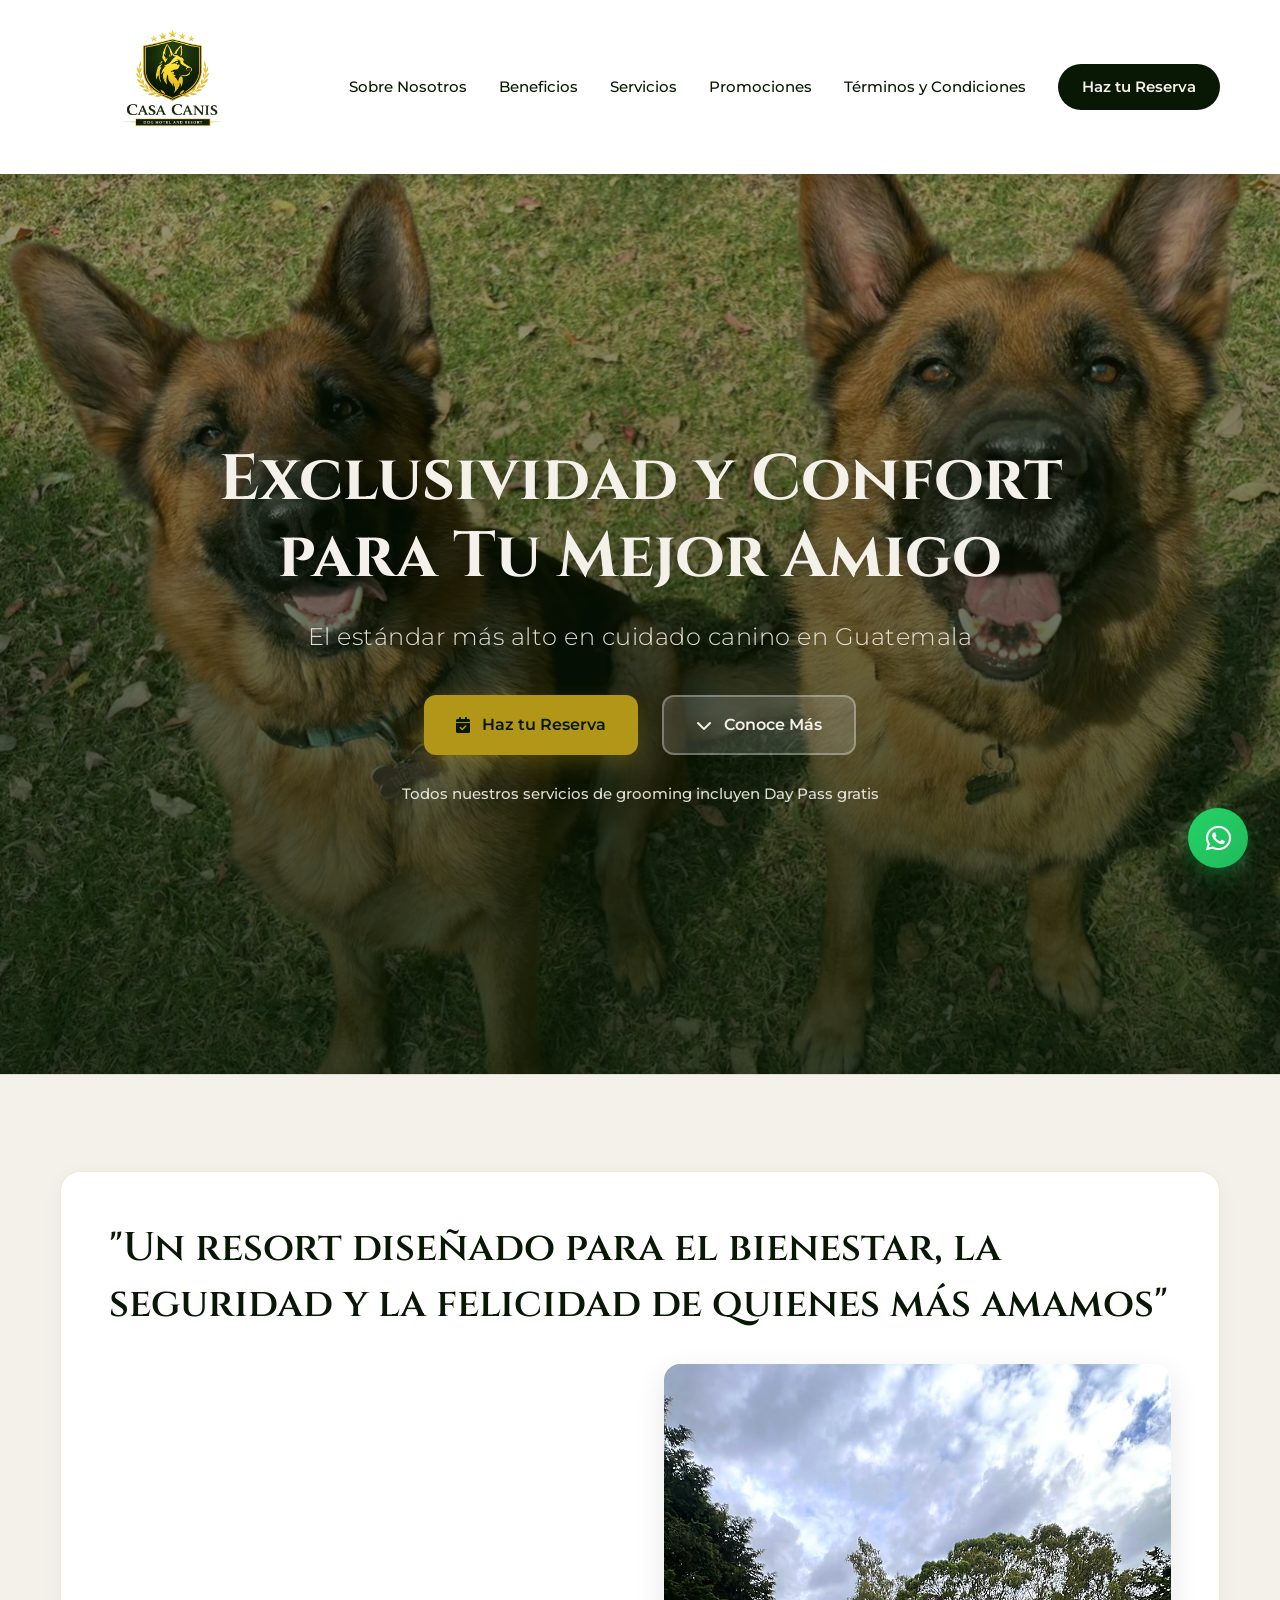
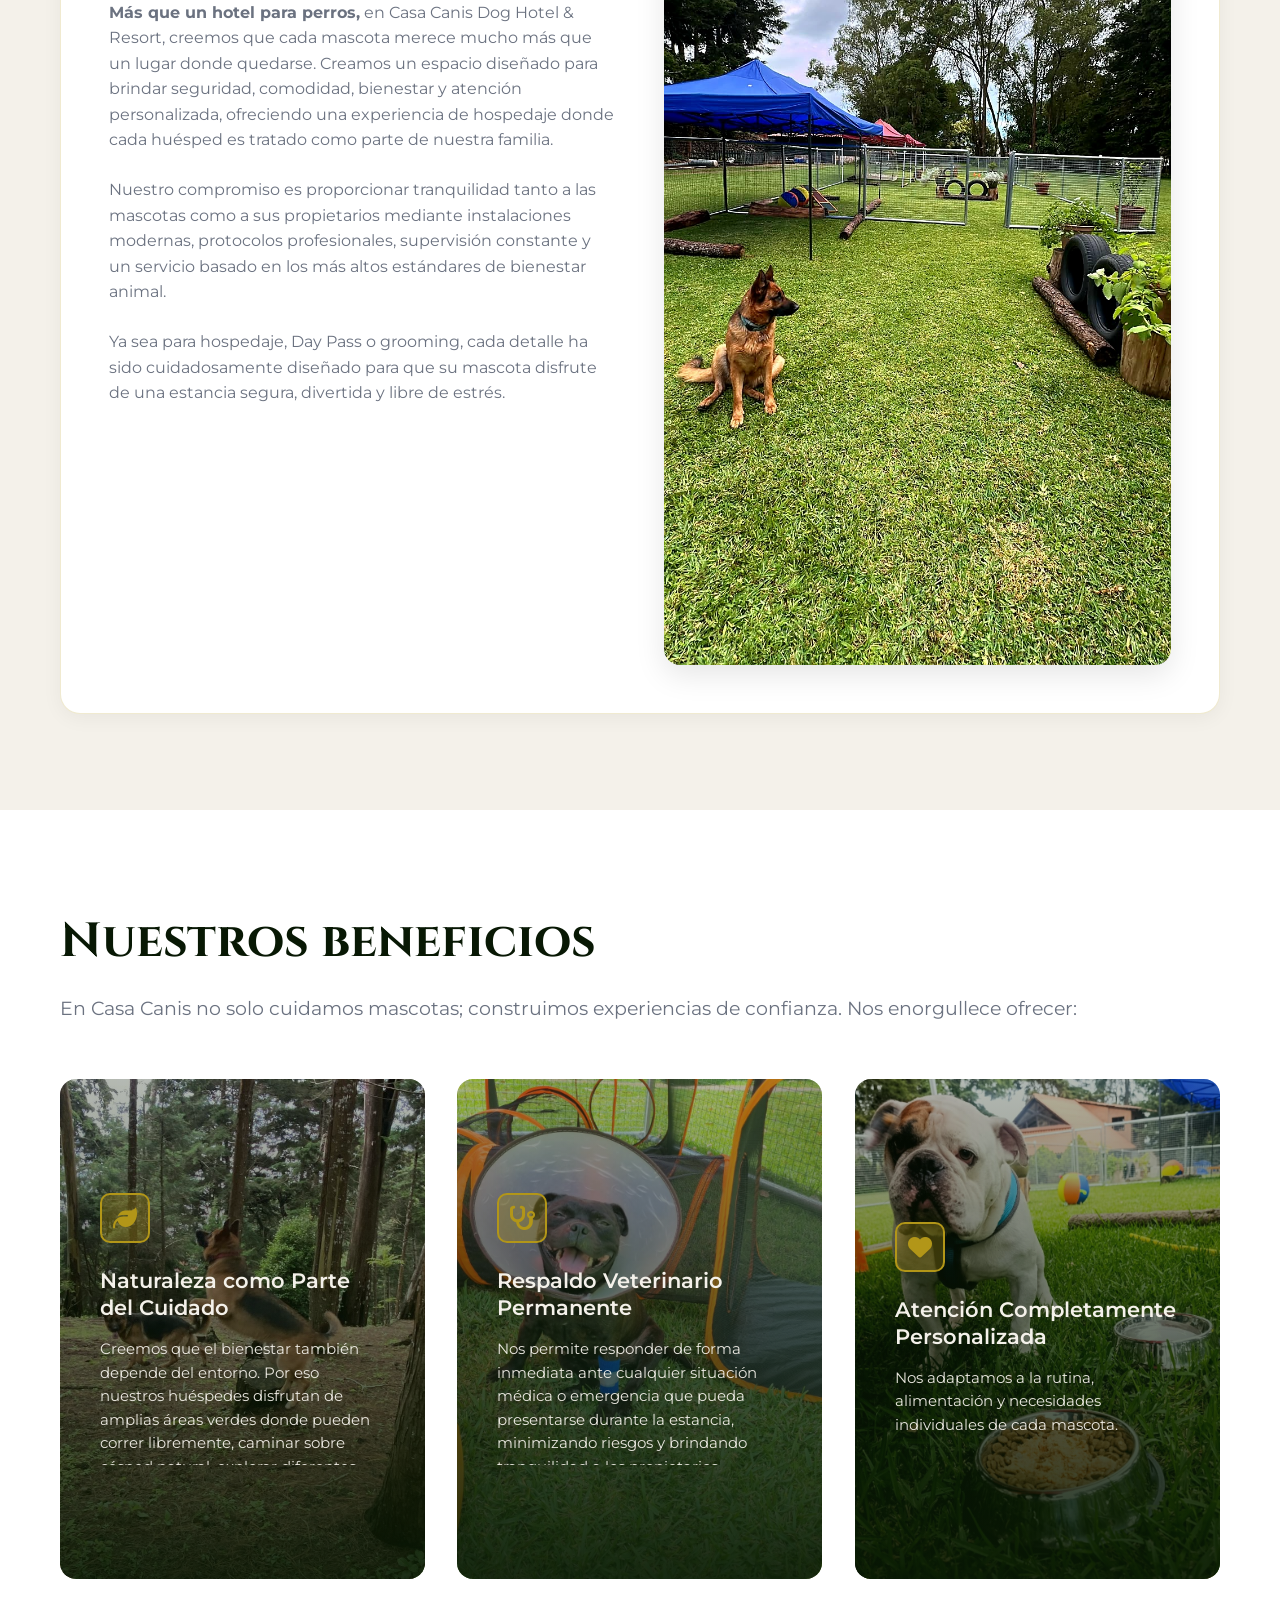
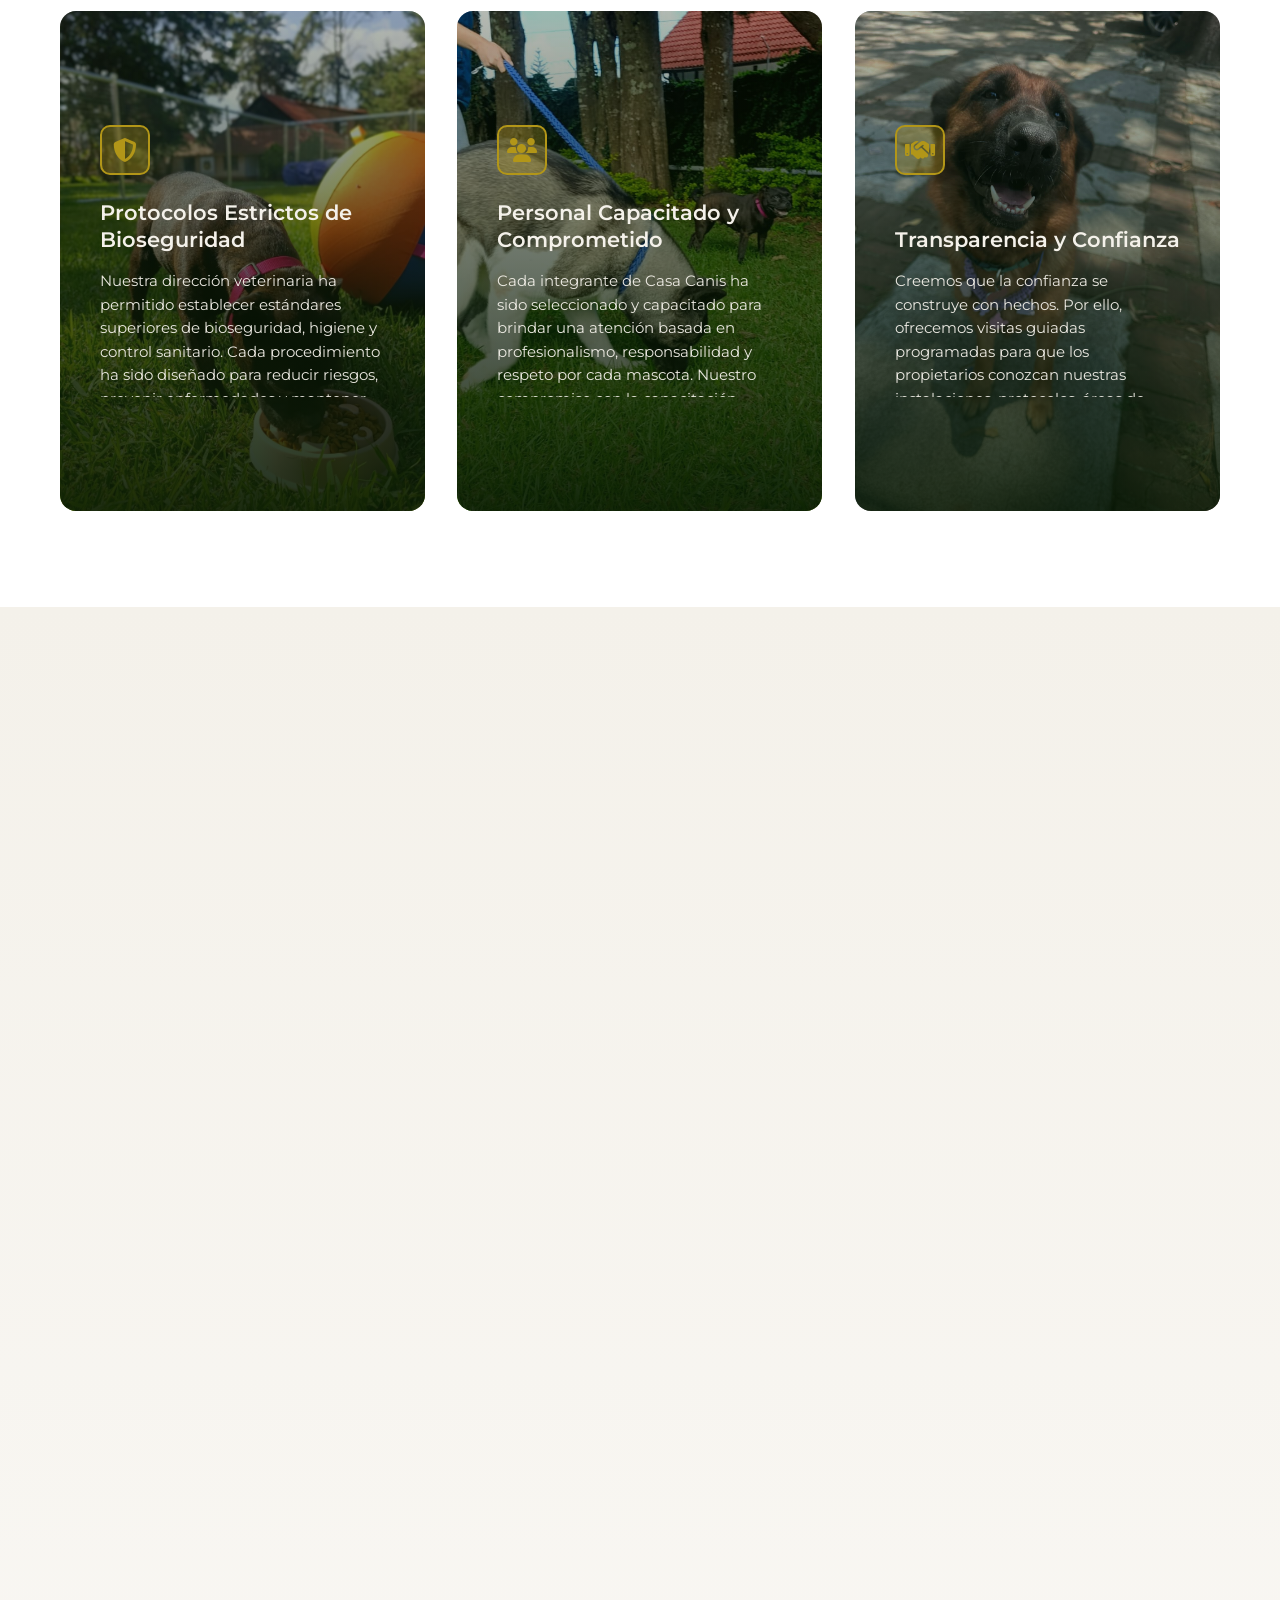
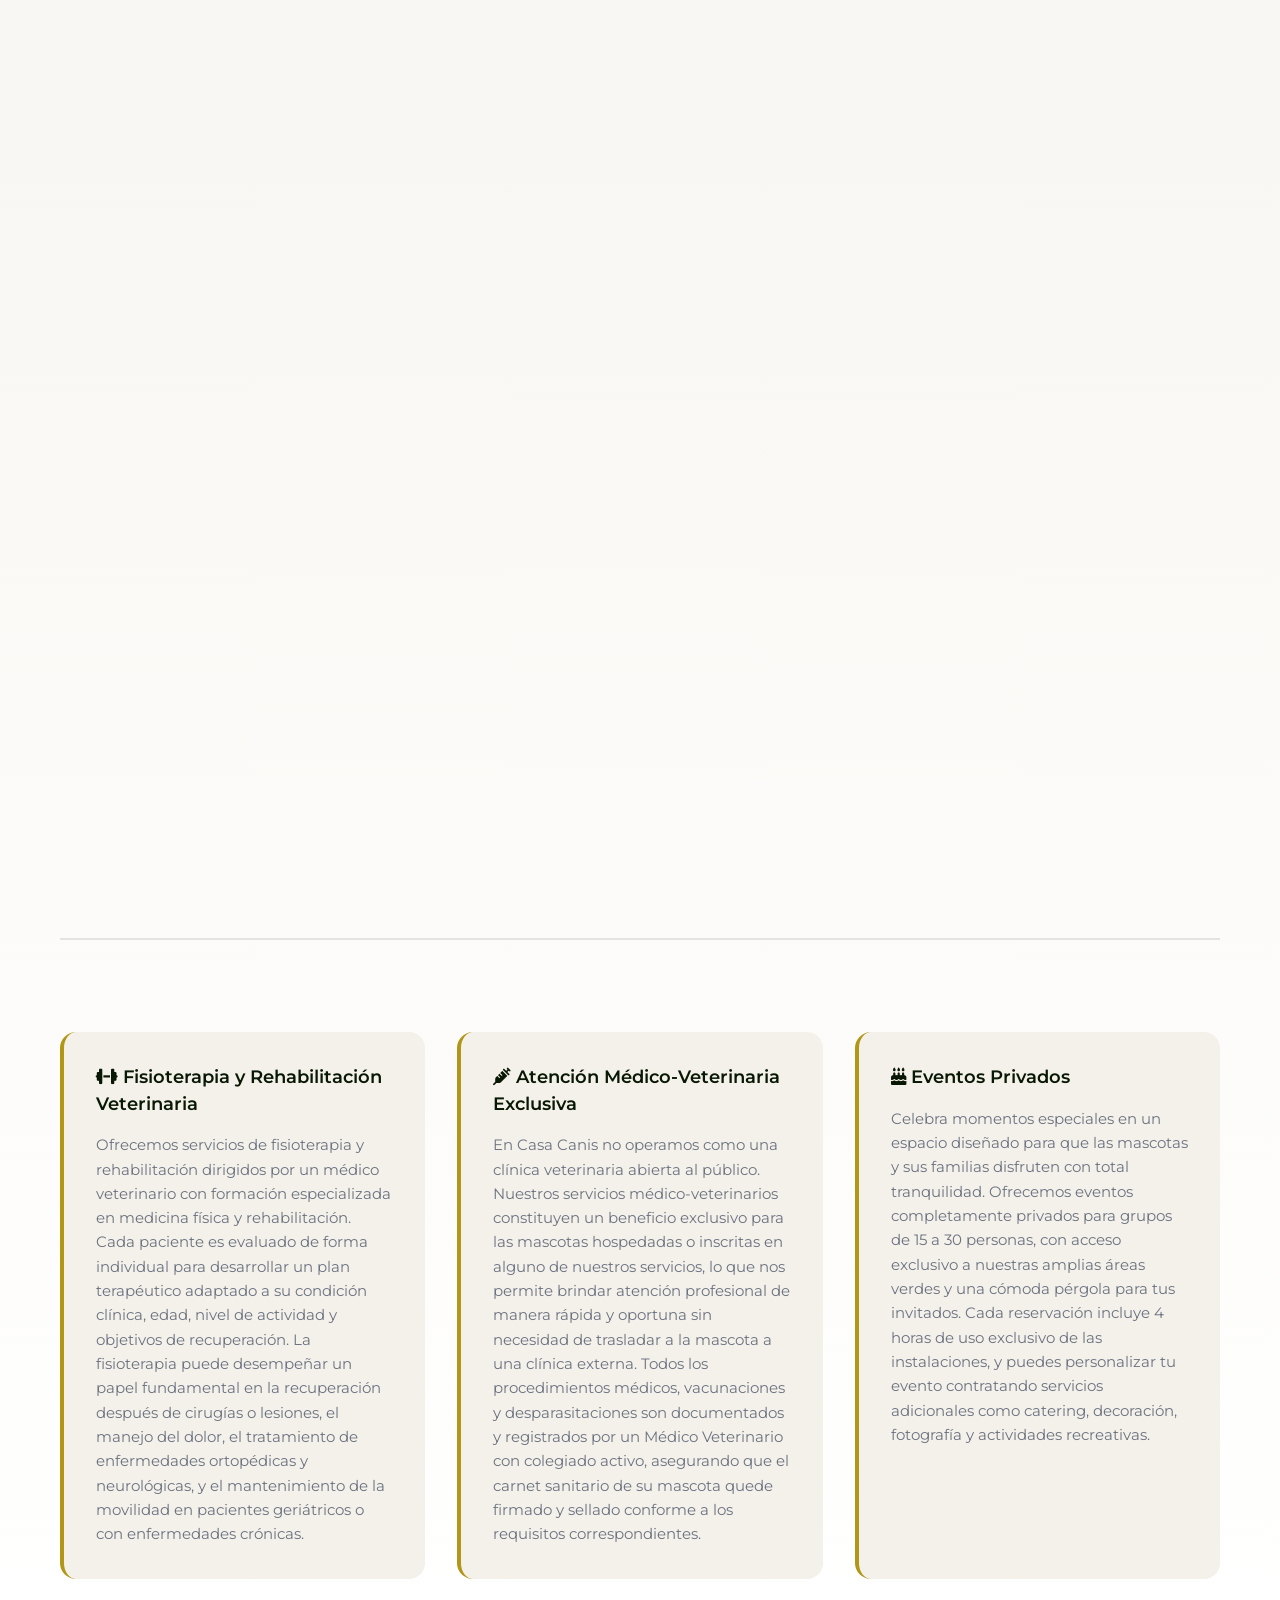
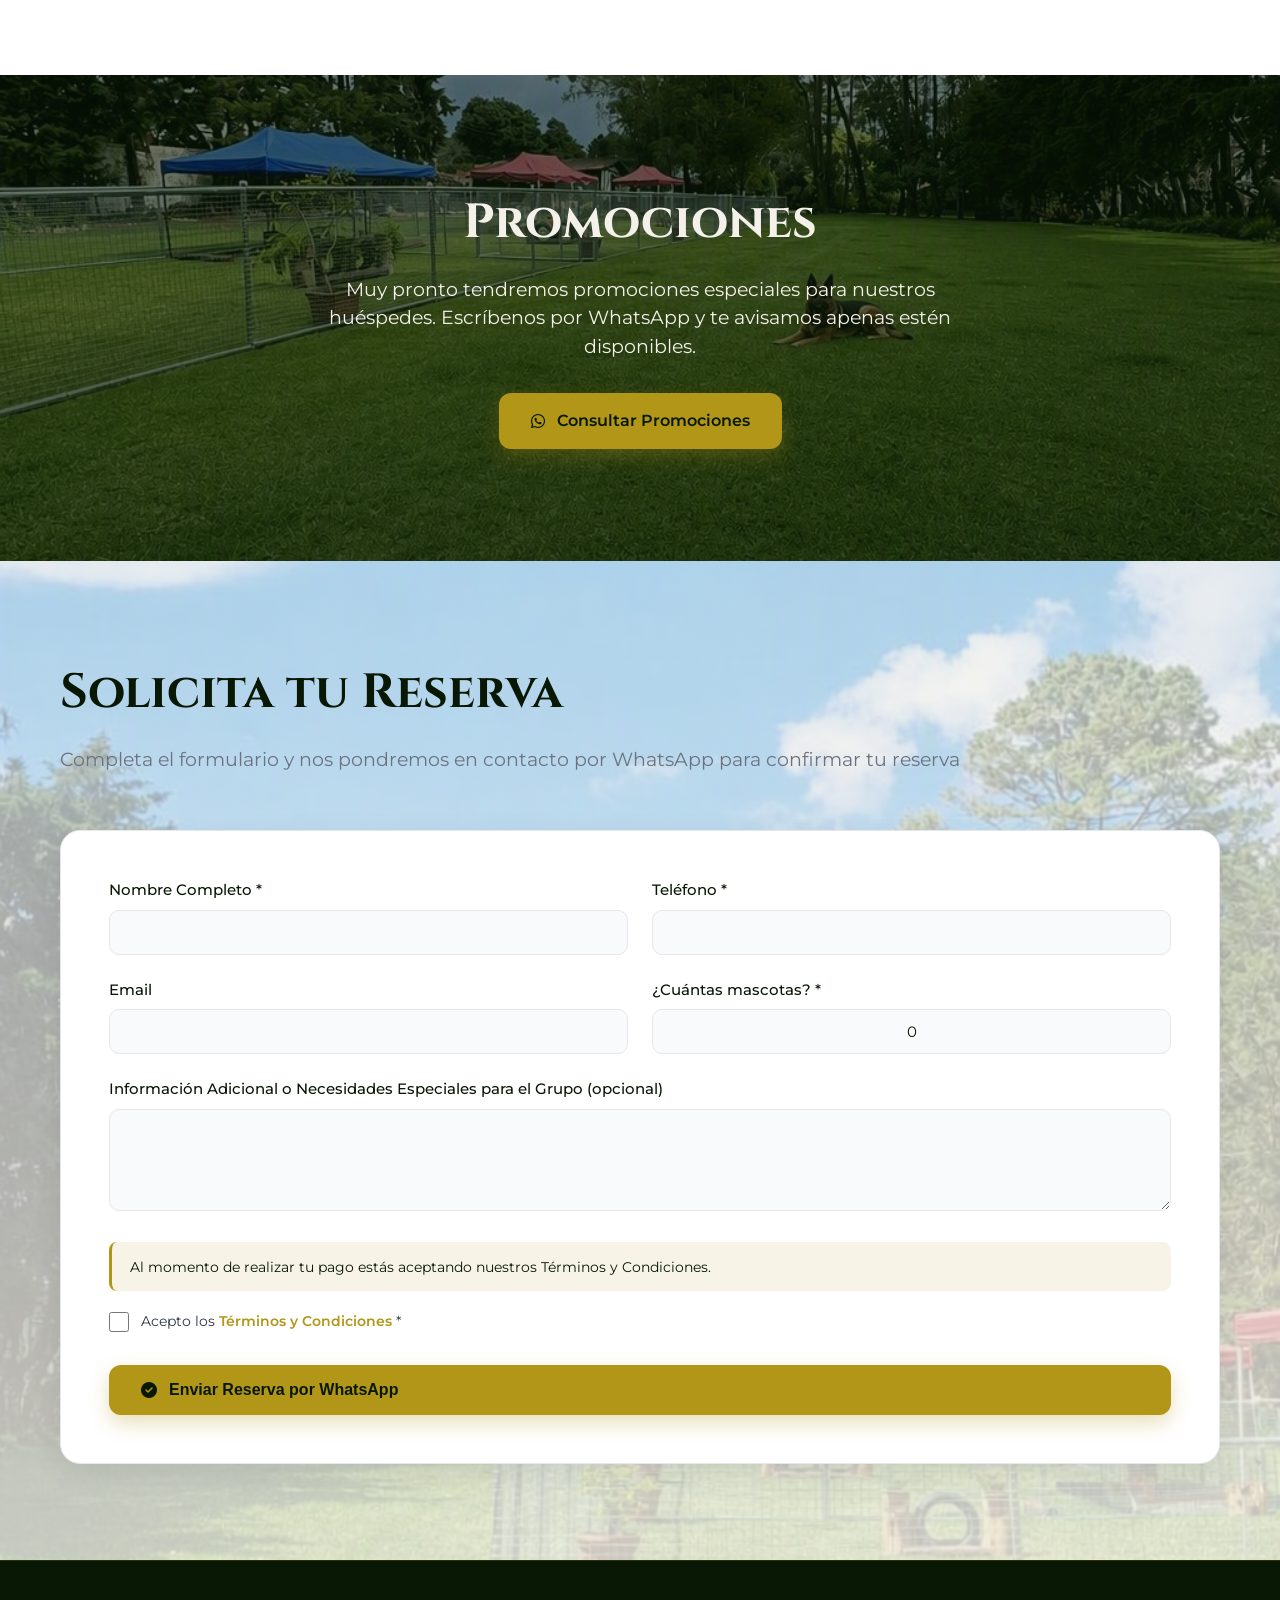
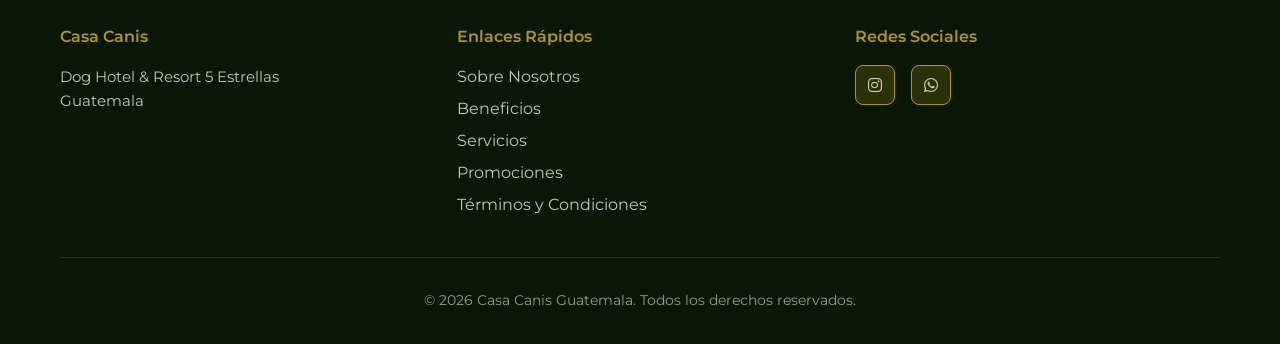
==== commit fdff0aed: "Add files via upload" ====
--- a/index.html
+++ b/index.html
@@ -4,6 +4,9 @@
     <meta charset="UTF-8">
     <meta name="viewport" content="width=device-width, initial-scale=1.0">
     <title>Casa Canis | Dog Hotel & Resort</title>
+
+    <link rel="icon" type="image/png" href="fotos/casa canis logo 2.png">
+    <link rel="apple-touch-icon" href="fotos/casa canis logo 2.png">
 
     <link href="https://fonts.googleapis.com/css2?family=Cinzel:wght@400;500;600;700;800&family=Montserrat:wght@300;400;500;600;700;800&display=swap" rel="stylesheet">
     <link rel="stylesheet" href="https://cdnjs.cloudflare.com/ajax/libs/font-awesome/6.4.0/css/all.min.css">
--- a/style.css
+++ b/style.css
@@ -18,7 +18,7 @@
     --transition-smooth: all 0.35s cubic-bezier(0.4, 0, 0.2, 1);
     --transition-fast: all 0.2s ease-out;
 
-    --navbar-height: 124px;
+    --navbar-height: 174px;
 }
 
 * {
@@ -53,14 +53,23 @@
     left: 0;
     right: 0;
     z-index: 1000;
+    padding: 0.75rem 0;
+    transition: var(--transition-smooth);
+}
+
+.navbar::before {
+    content: '';
+    position: absolute;
+    inset: 0;
     background: rgba(255, 255, 255, 0.98);
     backdrop-filter: blur(10px);
     box-shadow: 0 2px 15px rgba(0, 0, 0, 0.08);
-    padding: 0.75rem 0;
-    transition: var(--transition-smooth);
+    z-index: -1;
 }
 
 .nav-container {
+    position: relative;
+    z-index: 1;
     max-width: 1200px;
     margin: 0 auto;
     padding: 0 20px;
@@ -82,8 +91,8 @@
 }
 
 .nav-brand .logo-img {
-    height: 100px;
-    width: 100px;
+    height: 150px;
+    width: auto;
     object-fit: contain;
 }
 
@@ -202,7 +211,7 @@
 
 @media (max-width: 768px) {
     :root {
-        --navbar-height: 92px;
+        --navbar-height: 111px;
     }
     .navbar {
         padding: 0.5rem 0;
@@ -212,11 +221,13 @@
         font-size: 1rem;
     }
     .nav-brand .logo-img {
-        height: 60px;
-        width: 60px;
+        height: 95px;
+        width: auto;
     }
     .hamburger-btn {
         display: flex;
+        position: relative;
+        z-index: 1002;
     }
     .nav-links {
         position: fixed;
@@ -230,10 +241,10 @@
         align-items: flex-start;
         justify-content: flex-start;
         gap: 0;
-        padding: calc(var(--navbar-height) + 1rem) 1.5rem 2rem;
+        padding: 1.25rem 1.5rem 2rem;
         transform: translateX(100%);
         transition: transform 0.35s ease;
-        z-index: 999;
+        z-index: 1001;
         box-shadow: -4px 0 20px rgba(0, 0, 0, 0.15);
         overflow-y: auto;
     }
@@ -264,7 +275,7 @@
 
 @media (max-width: 480px) {
     :root {
-        --navbar-height: 76px;
+        --navbar-height: 91px;
     }
     .navbar {
         padding: 0.4rem 0;
@@ -277,8 +288,8 @@
         font-size: 0.9rem;
     }
     .nav-brand .logo-img {
-        height: 50px;
-        width: 50px;
+        height: 78px;
+        width: auto;
     }
 }
 
@@ -906,7 +917,7 @@
 .contacto-overlay {
     position: absolute;
     inset: 0;
-    background: linear-gradient(180deg, rgba(244, 241, 234, 0.94) 0%, rgba(244, 241, 234, 0.97) 100%);
+    background: linear-gradient(180deg, rgba(244, 241, 234, 0.6) 0%, rgba(244, 241, 234, 0.8) 100%);
     z-index: 1;
 }
 
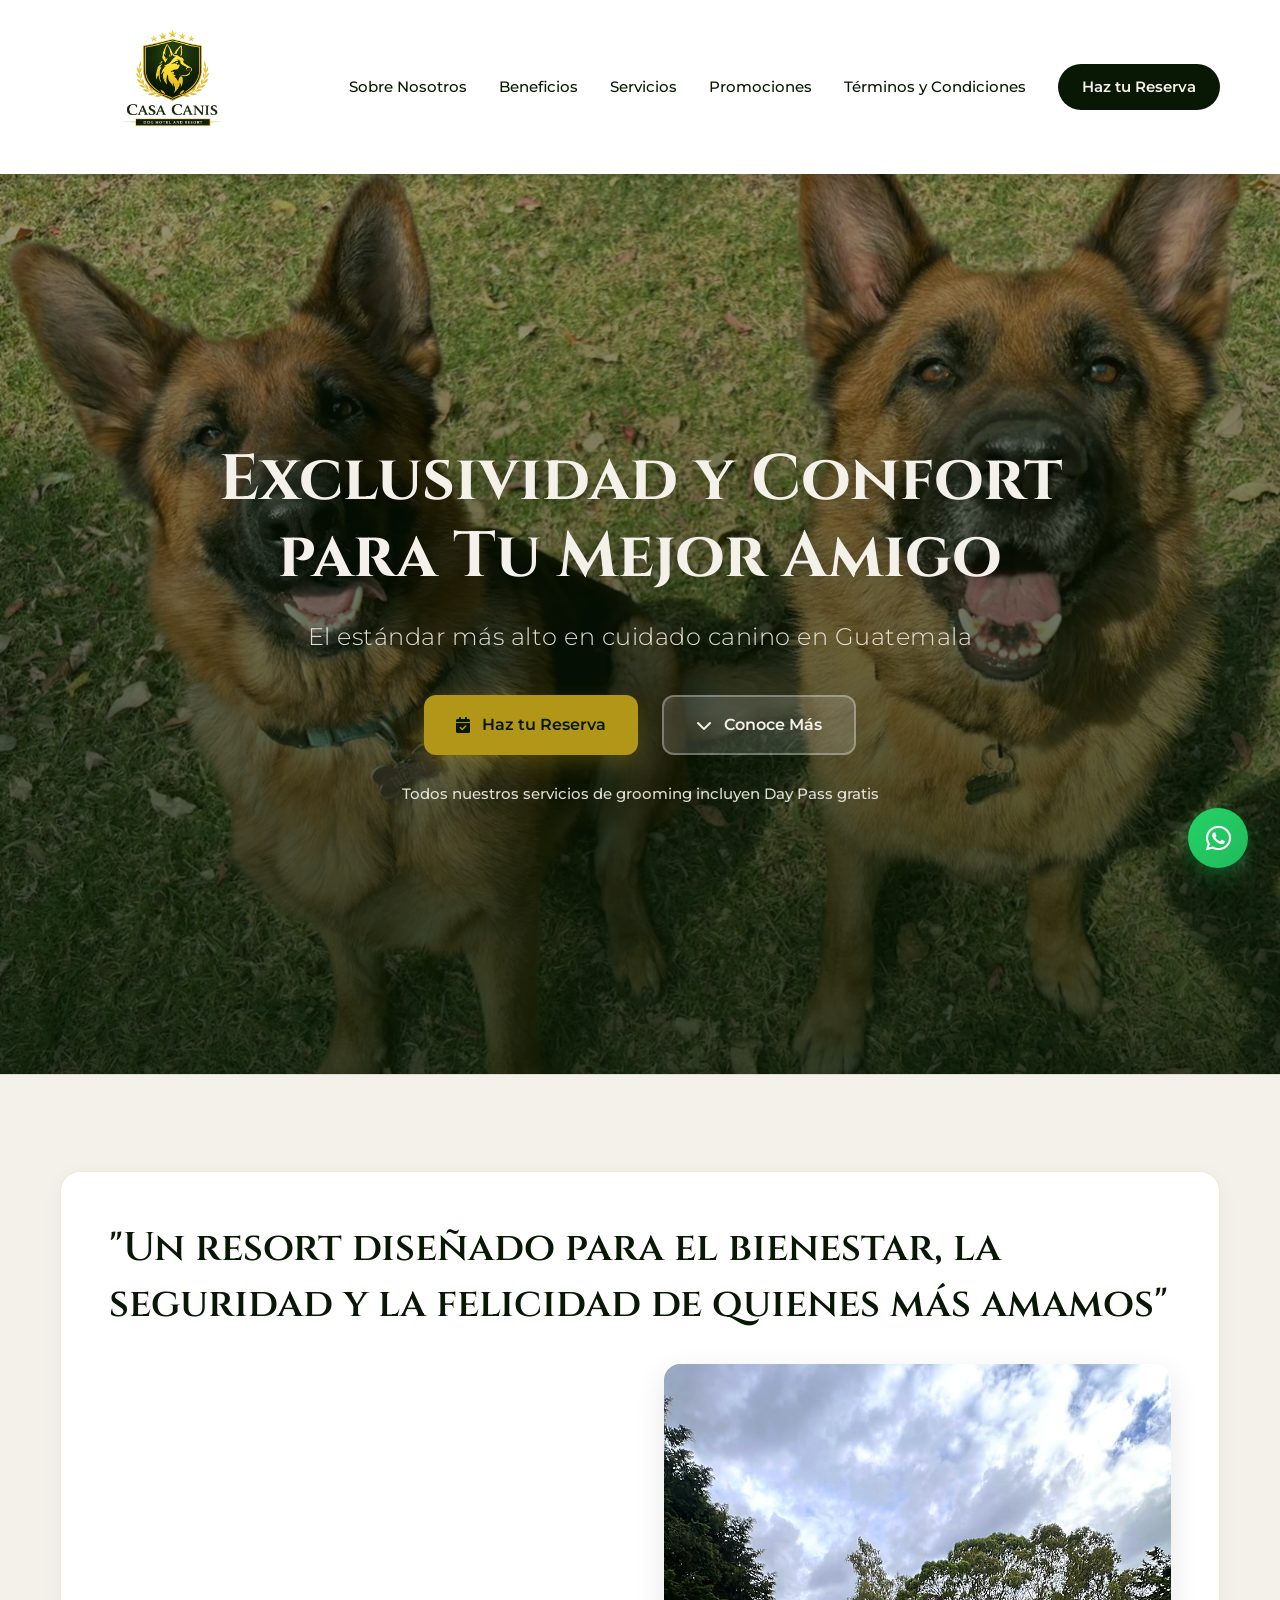
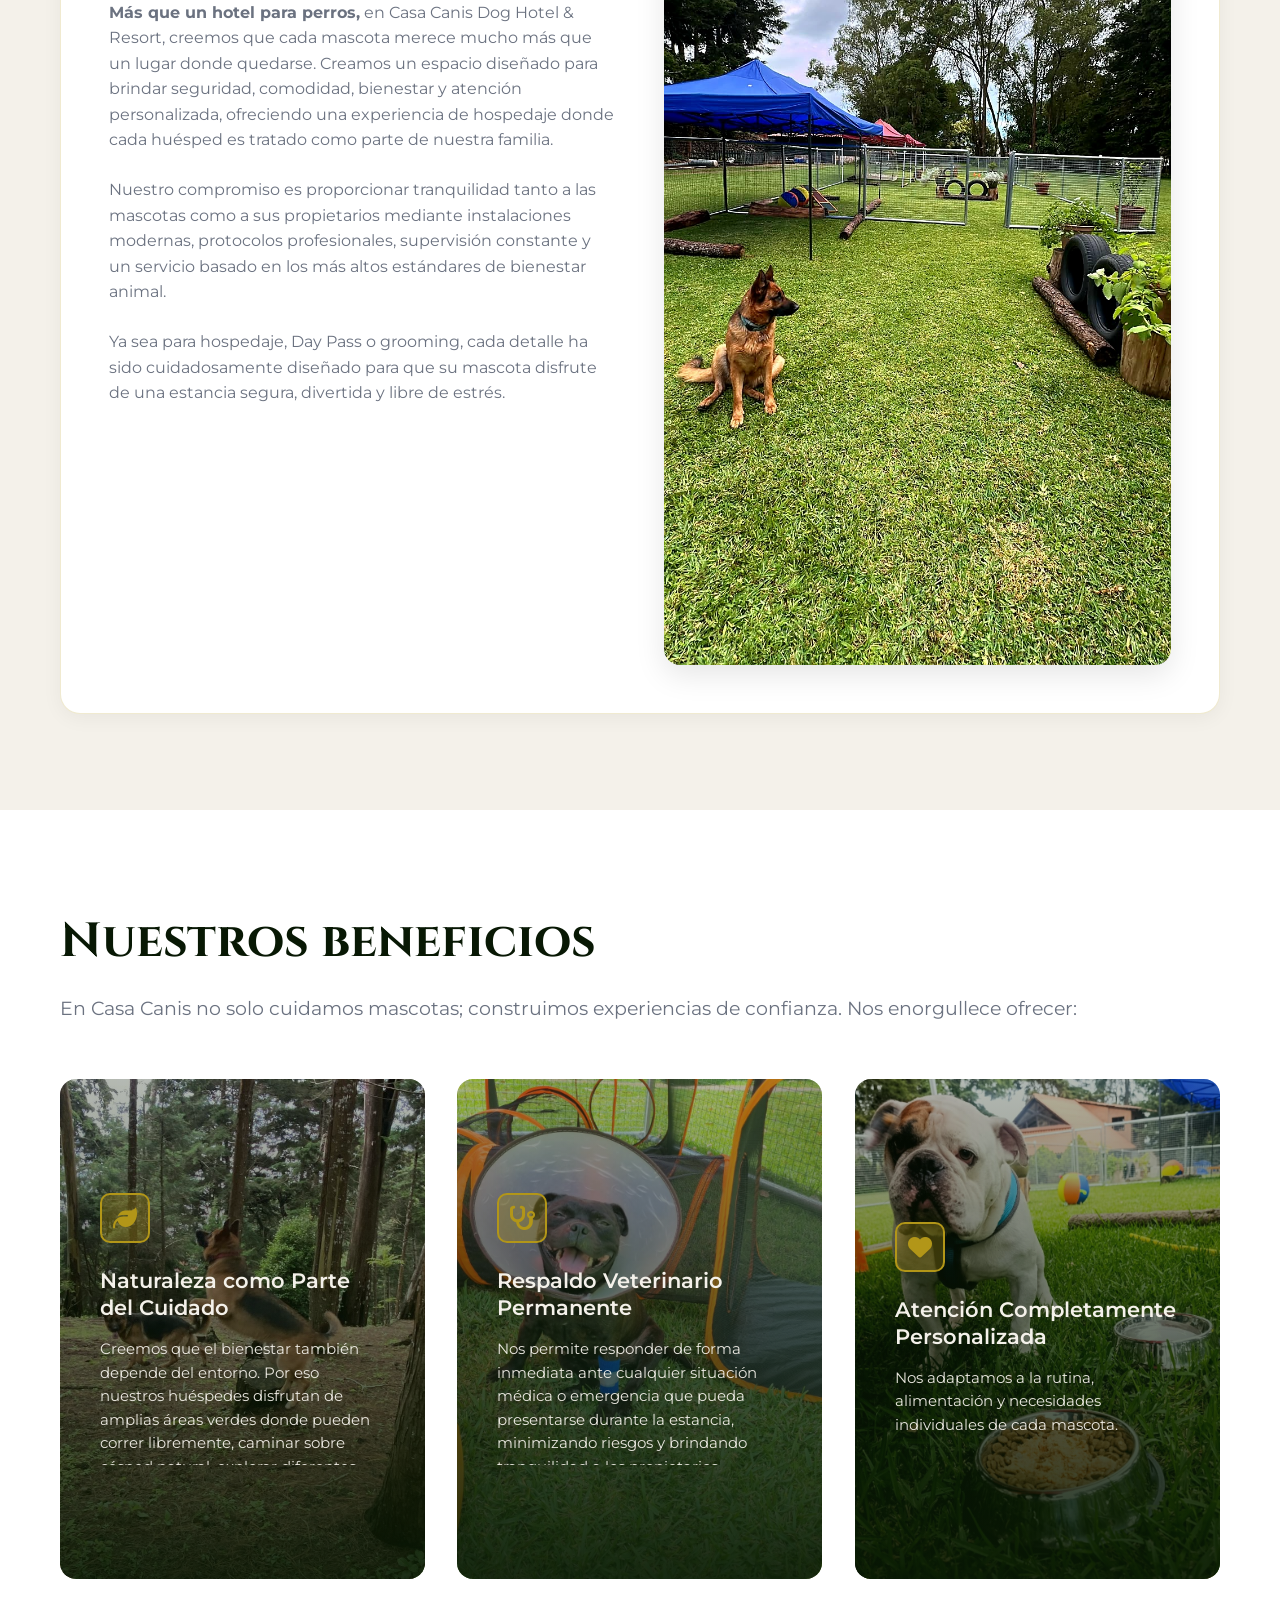
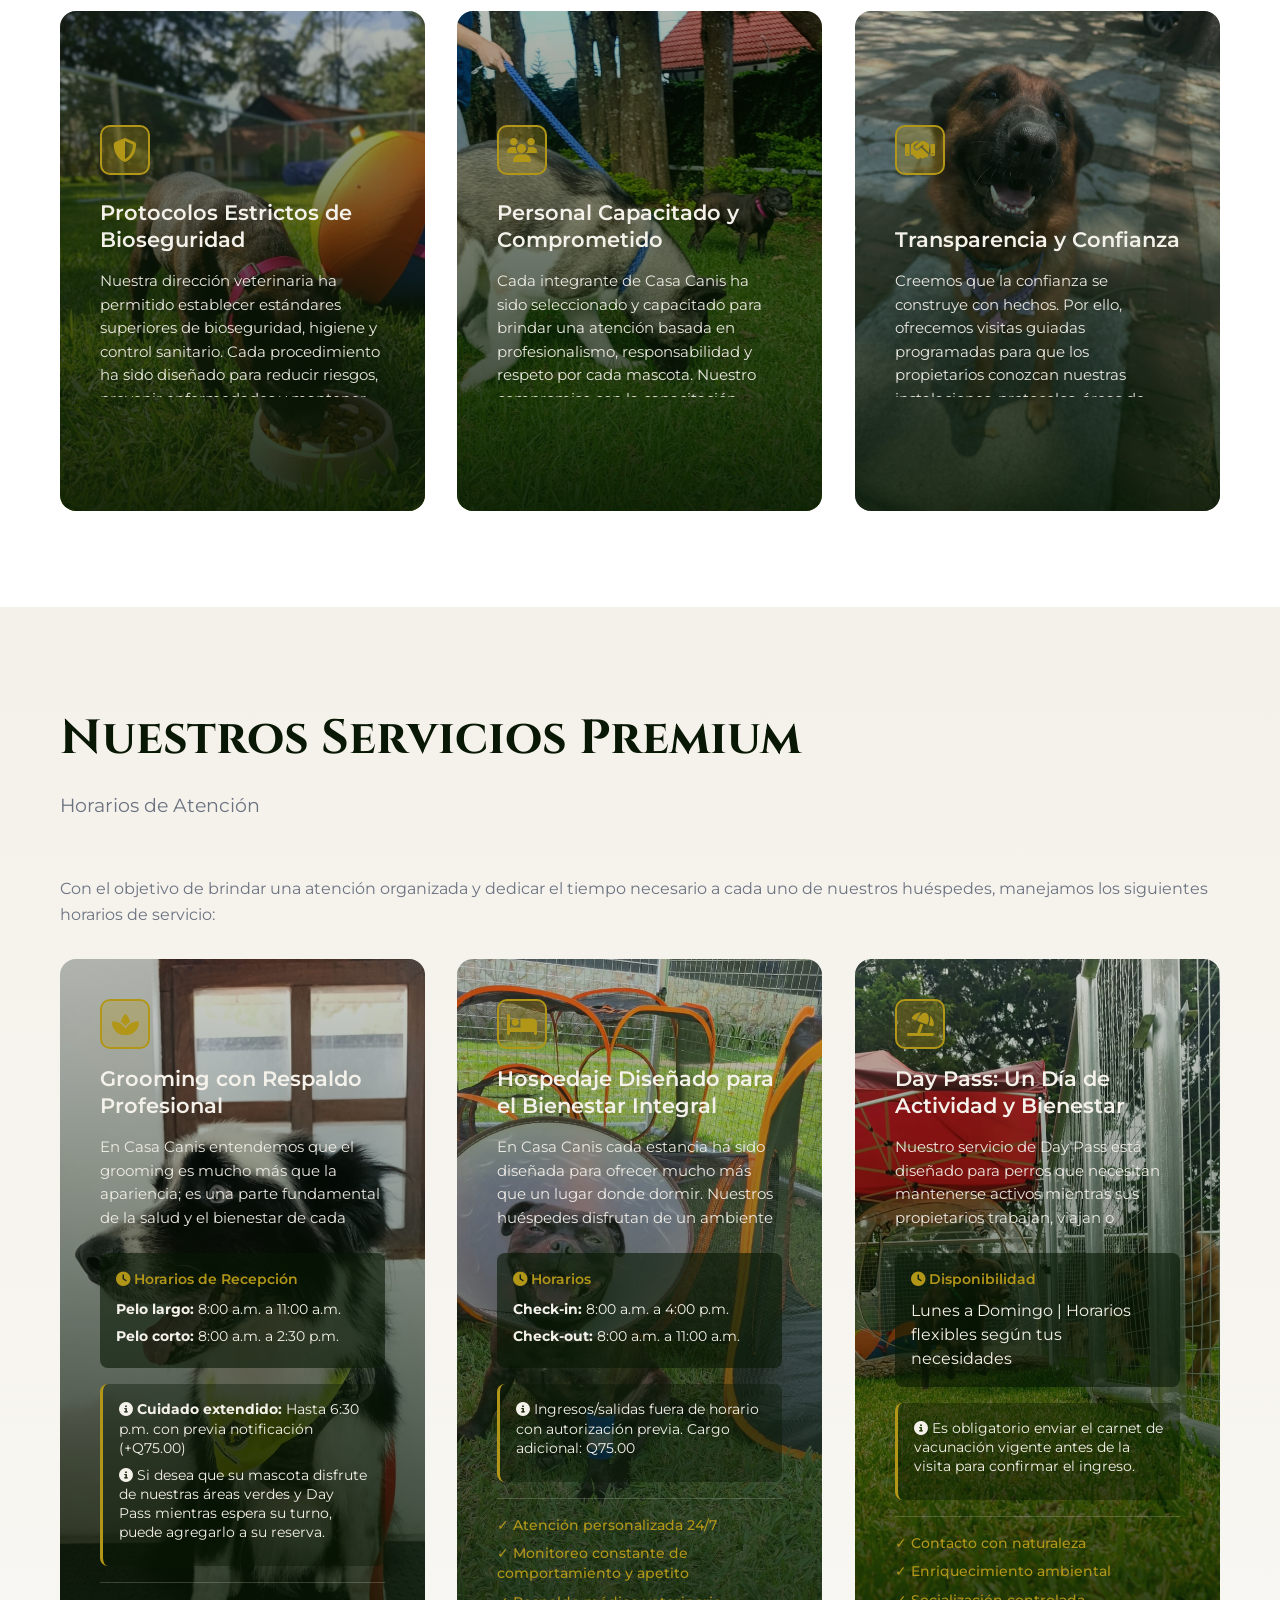
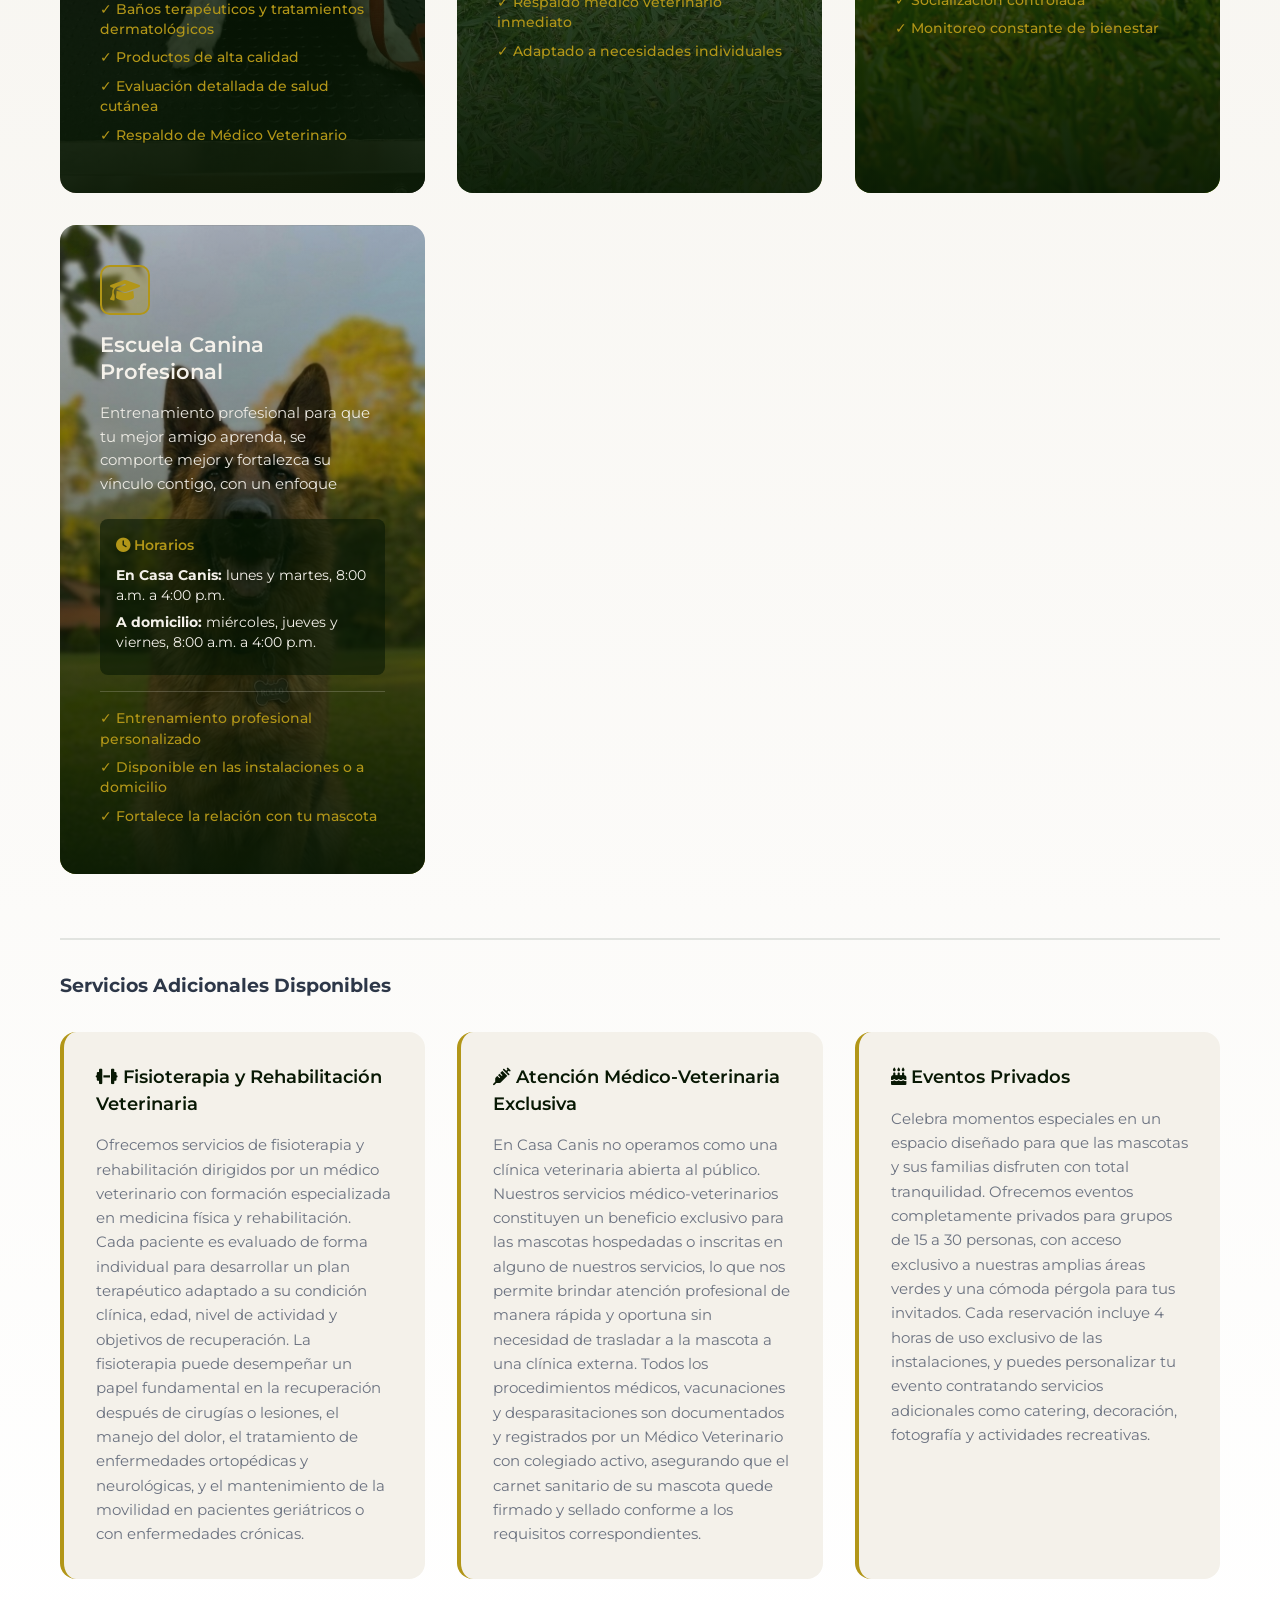
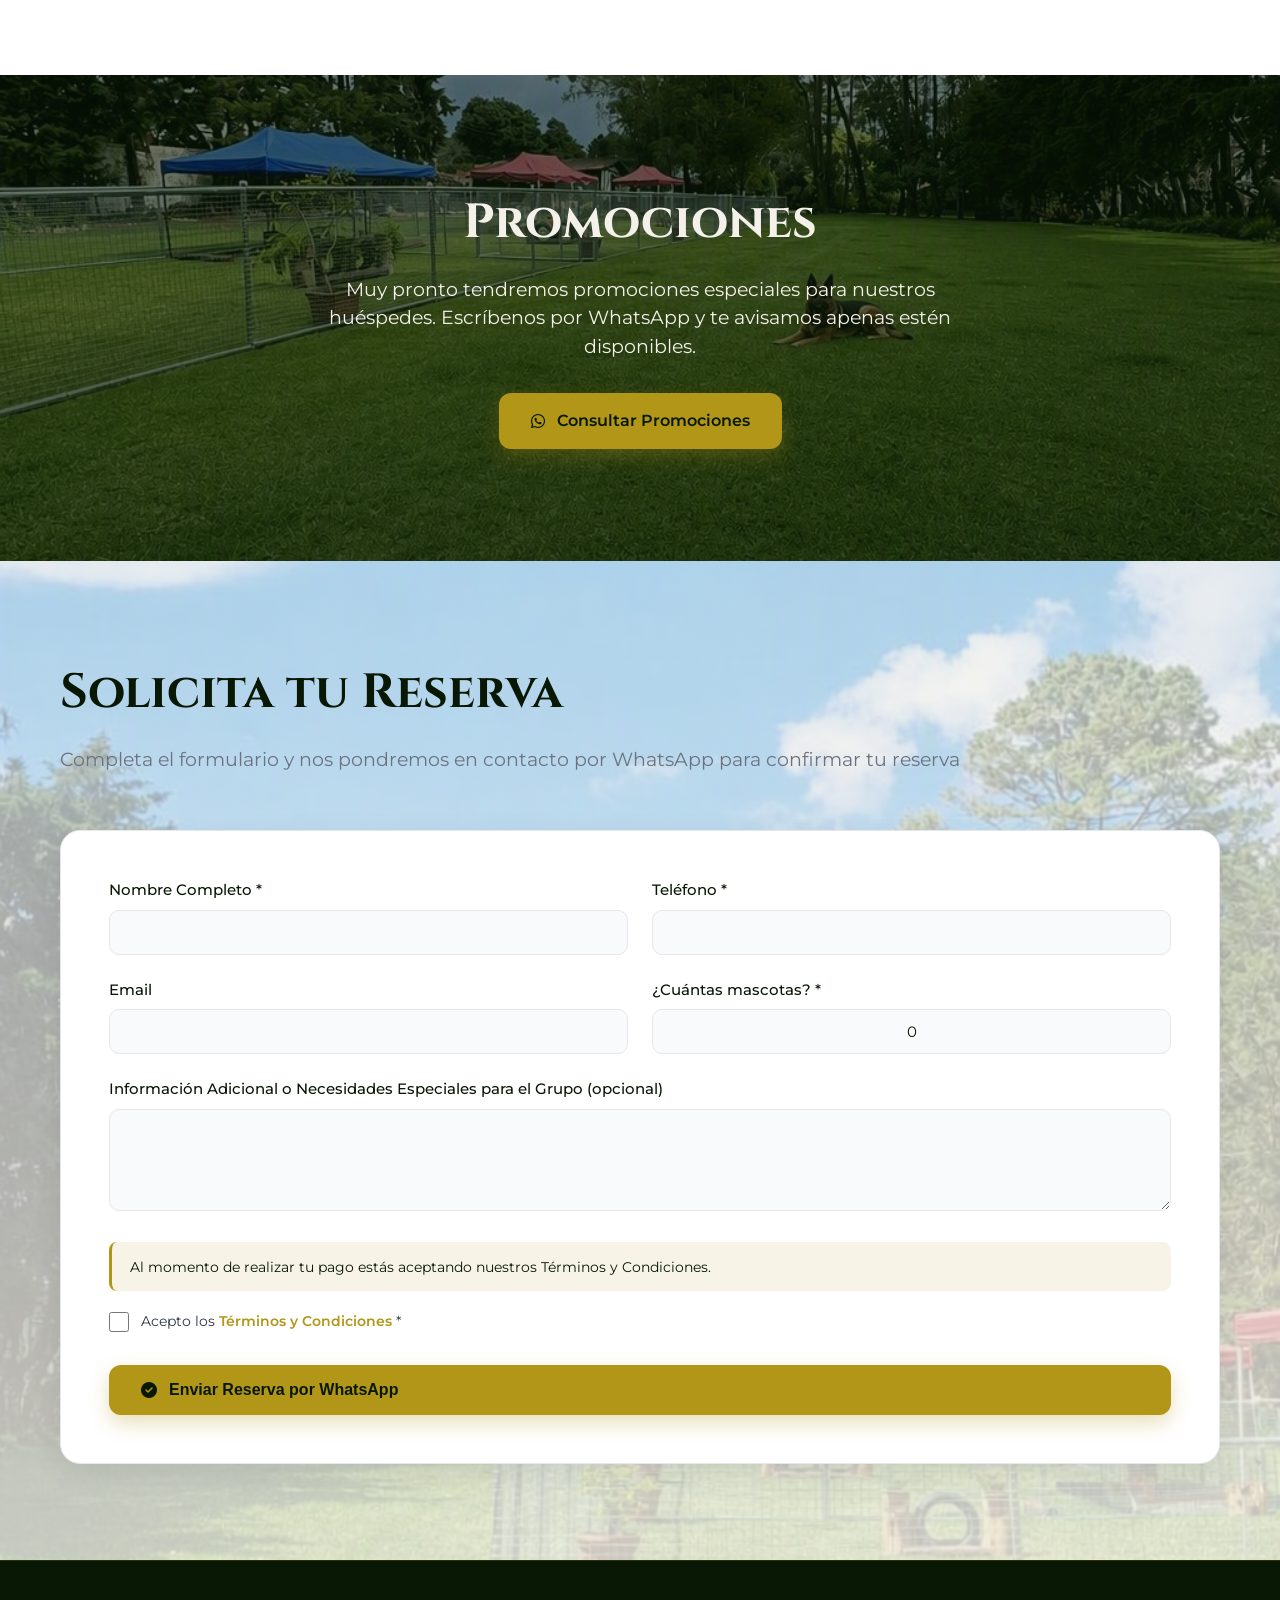
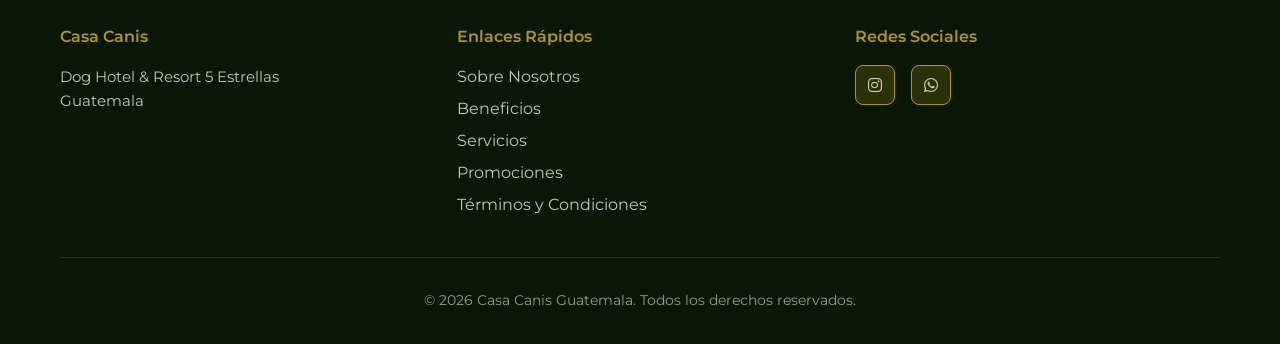
==== commit 93be056f: "Add files via upload" ====
--- a/index.html
+++ b/index.html
@@ -3,7 +3,31 @@
 <head>
     <meta charset="UTF-8">
     <meta name="viewport" content="width=device-width, initial-scale=1.0">
-    <title>Casa Canis | Dog Hotel & Resort</title>
+
+    <!-- ========================================== -->
+    <!-- METADATOS BÁSICOS & SEO ON-PAGE            -->
+    <!-- ========================================== -->
+    <title>Casa Canis | Hotel de Perros, Hospedaje Canino y Grooming en Guatemala</title>
+    <meta name="description" content="Casa Canis: El mejor hotel y resort para perros en Guatemala. Hospedaje canino, amplias áreas verdes, recreación supervisada, guardería y servicio de grooming profesional. ¡Reserva hoy!">
+    <meta name="keywords" content="hotel de perros, hospedaje canino guatemala, guarderia para perros, grooming canino, estetica de mascotas, cuidado de perros guatemala, hotel canino, casa canis">
+    <meta name="robots" content="index, follow">
+    <link rel="canonical" href="https://www.casacanisgt.com/">
+
+    <!-- ========================================== -->
+    <!-- OPEN GRAPH / SOCIAL MEDIA (WhatsApp, FB)   -->
+    <!-- ========================================== -->
+    <meta property="og:type" content="website">
+    <meta property="og:url" content="https://www.casacanisgt.com/">
+    <meta property="og:title" content="Casa Canis | Hotel de Perros & Hospedaje Canino en Guatemala">
+    <meta property="og:description" content="Ambiente seguro, amplio y enriquecido para tu mascota. Hotel, guardería y grooming profesional.">
+    <meta property="og:image" content="https://www.casacanisgt.com/fotos/18.jpeg">
+
+    <!-- TWITTER CARDS -->
+    <meta name="twitter:card" content="summary_large_image">
+    <meta name="twitter:url" content="https://www.casacanisgt.com/">
+    <meta name="twitter:title" content="Casa Canis | Hotel de Perros & Hospedaje Canino">
+    <meta name="twitter:description" content="El espacio ideal para el descanso y la diversión de tu perro en Guatemala. Hospedaje, guardería y grooming.">
+    <meta name="twitter:image" content="https://www.casacanisgt.com/fotos/18.jpeg">
 
     <link rel="icon" type="image/png" href="fotos/casa canis logo 2.png">
     <link rel="apple-touch-icon" href="fotos/casa canis logo 2.png">
@@ -11,6 +35,88 @@
     <link href="https://fonts.googleapis.com/css2?family=Cinzel:wght@400;500;600;700;800&family=Montserrat:wght@300;400;500;600;700;800&display=swap" rel="stylesheet">
     <link rel="stylesheet" href="https://cdnjs.cloudflare.com/ajax/libs/font-awesome/6.4.0/css/all.min.css">
     <link rel="stylesheet" href="style.css">
+
+    <!-- ========================================== -->
+    <!-- GOOGLE ANALYTICS 4 (GA4)                   -->
+    <!-- Tag Activo: G-XXK6CKM500                   -->
+    <!-- ========================================== -->
+    <script async src="https://www.googletagmanager.com/gtag/js?id=G-XXK6CKM500"></script>
+    <script>
+      window.dataLayer = window.dataLayer || [];
+      function gtag(){dataLayer.push(arguments);}
+      gtag('js', new Date());
+
+      gtag('config', 'G-XXK6CKM500');
+    </script>
+
+    <!-- ========================================== -->
+    <!-- DATOS ESTRUCTURADOS JSON-LD (Schema.org)   -->
+    <!-- ========================================== -->
+    <script type="application/ld+json">
+    {
+      "@context": "https://schema.org",
+      "@type": "PetsBusiness",
+      "name": "Casa Canis",
+      "image": "https://www.casacanisgt.com/fotos/casa%20canis%20logo%202.png",
+      "@id": "https://www.casacanisgt.com",
+      "url": "https://www.casacanisgt.com",
+      "telephone": "+50230484614",
+      "priceRange": "$$",
+      "address": {
+        "@type": "PostalAddress",
+        "streetAddress": "Guatemala",
+        "addressLocality": "Guatemala",
+        "addressRegion": "Guatemala",
+        "addressCountry": "GT"
+      },
+      "geo": {
+        "@type": "GeoCoordinates",
+        "latitude": 14.634915,
+        "longitude": -90.506882
+      },
+      "openingHoursSpecification": {
+        "@type": "OpeningHoursSpecification",
+        "dayOfWeek": [
+          "Monday",
+          "Tuesday",
+          "Wednesday",
+          "Thursday",
+          "Friday",
+          "Saturday",
+          "Sunday"
+        ],
+        "opens": "07:00",
+        "closes": "18:00"
+      },
+      "hasOfferCatalog": {
+        "@type": "OfferCatalog",
+        "name": "Servicios Caninos",
+        "itemListElement": [
+          {
+            "@type": "Offer",
+            "itemOffered": {
+              "@type": "Service",
+              "name": "Hospedaje Canino / Hotel de Perros"
+            }
+          },
+          {
+            "@type": "Offer",
+            "itemOffered": {
+              "@type": "Service",
+              "name": "Guardería Canina / Day Care"
+            }
+          },
+          {
+            "@type": "Offer",
+            "itemOffered": {
+              "@type": "Service",
+              "name": "Grooming y Estética Canina"
+            }
+          }
+        ]
+      }
+    }
+    </script>
 </head>
 <body>
 
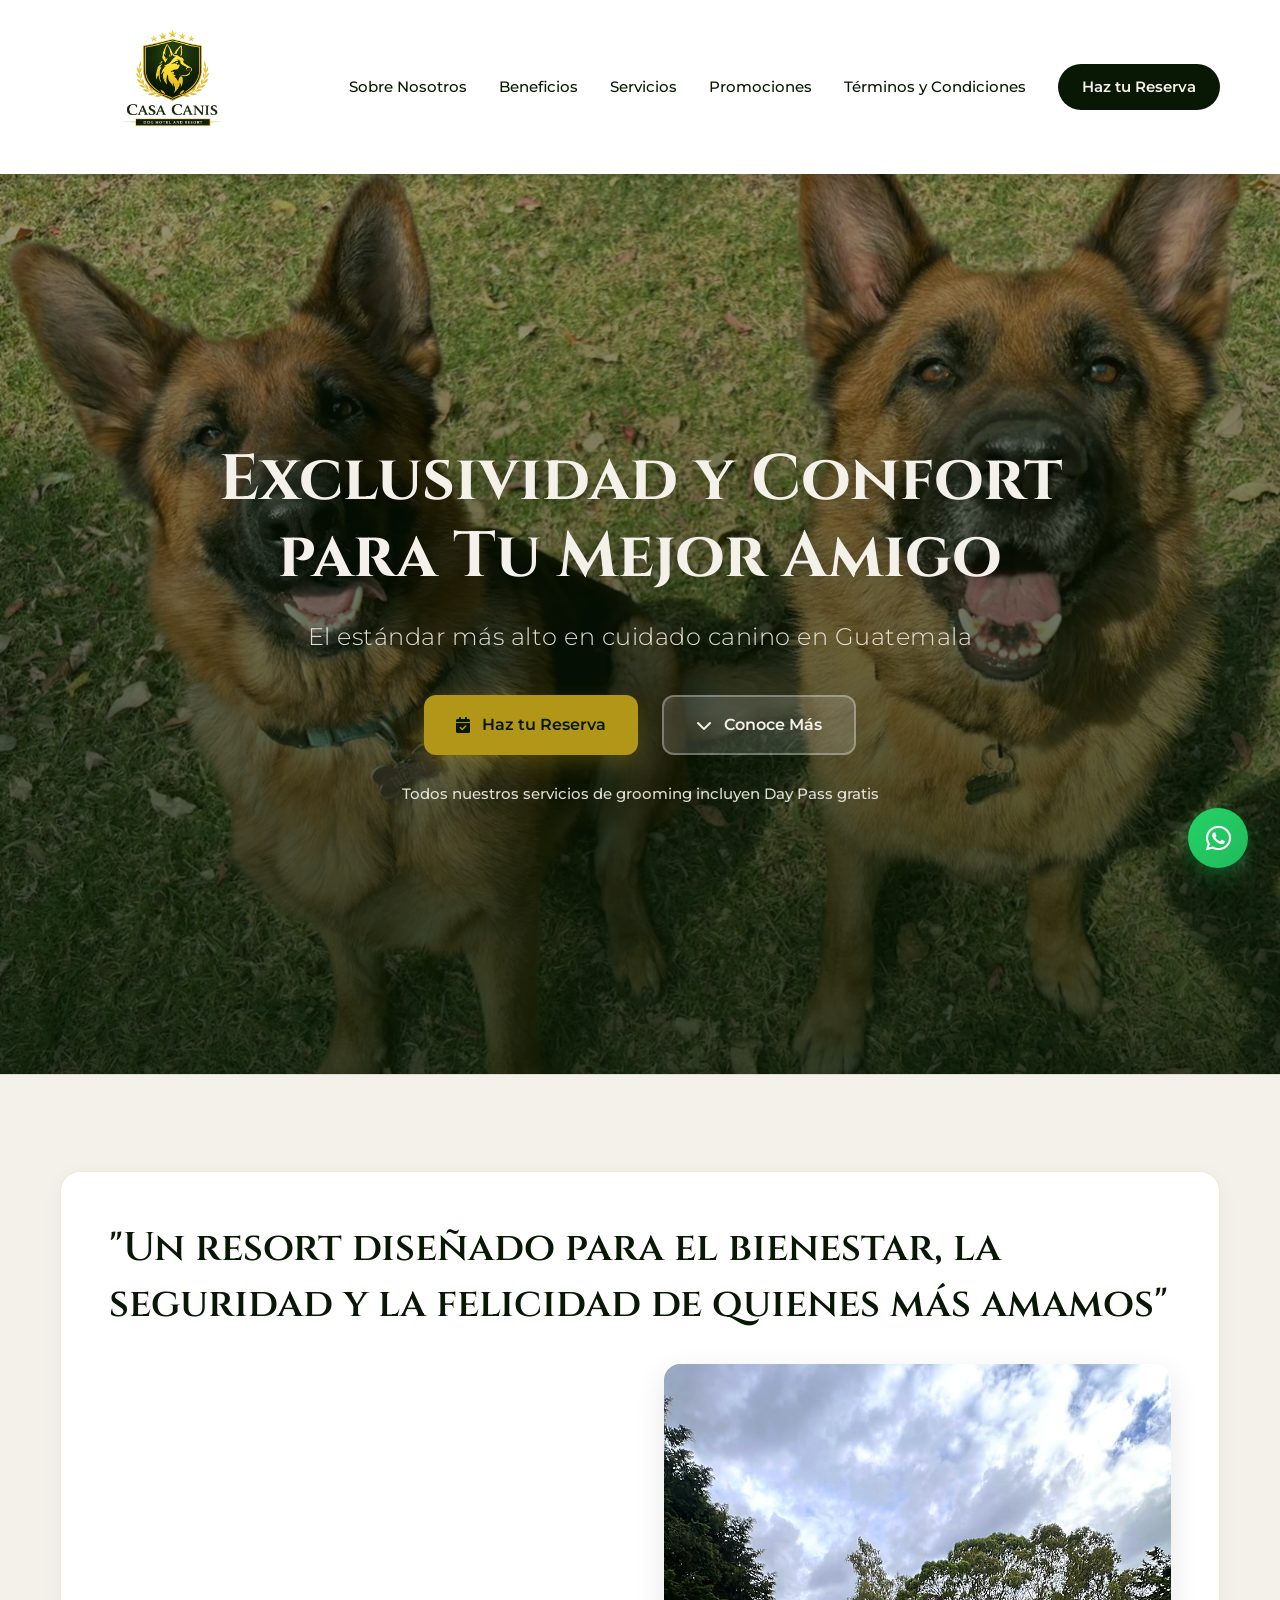
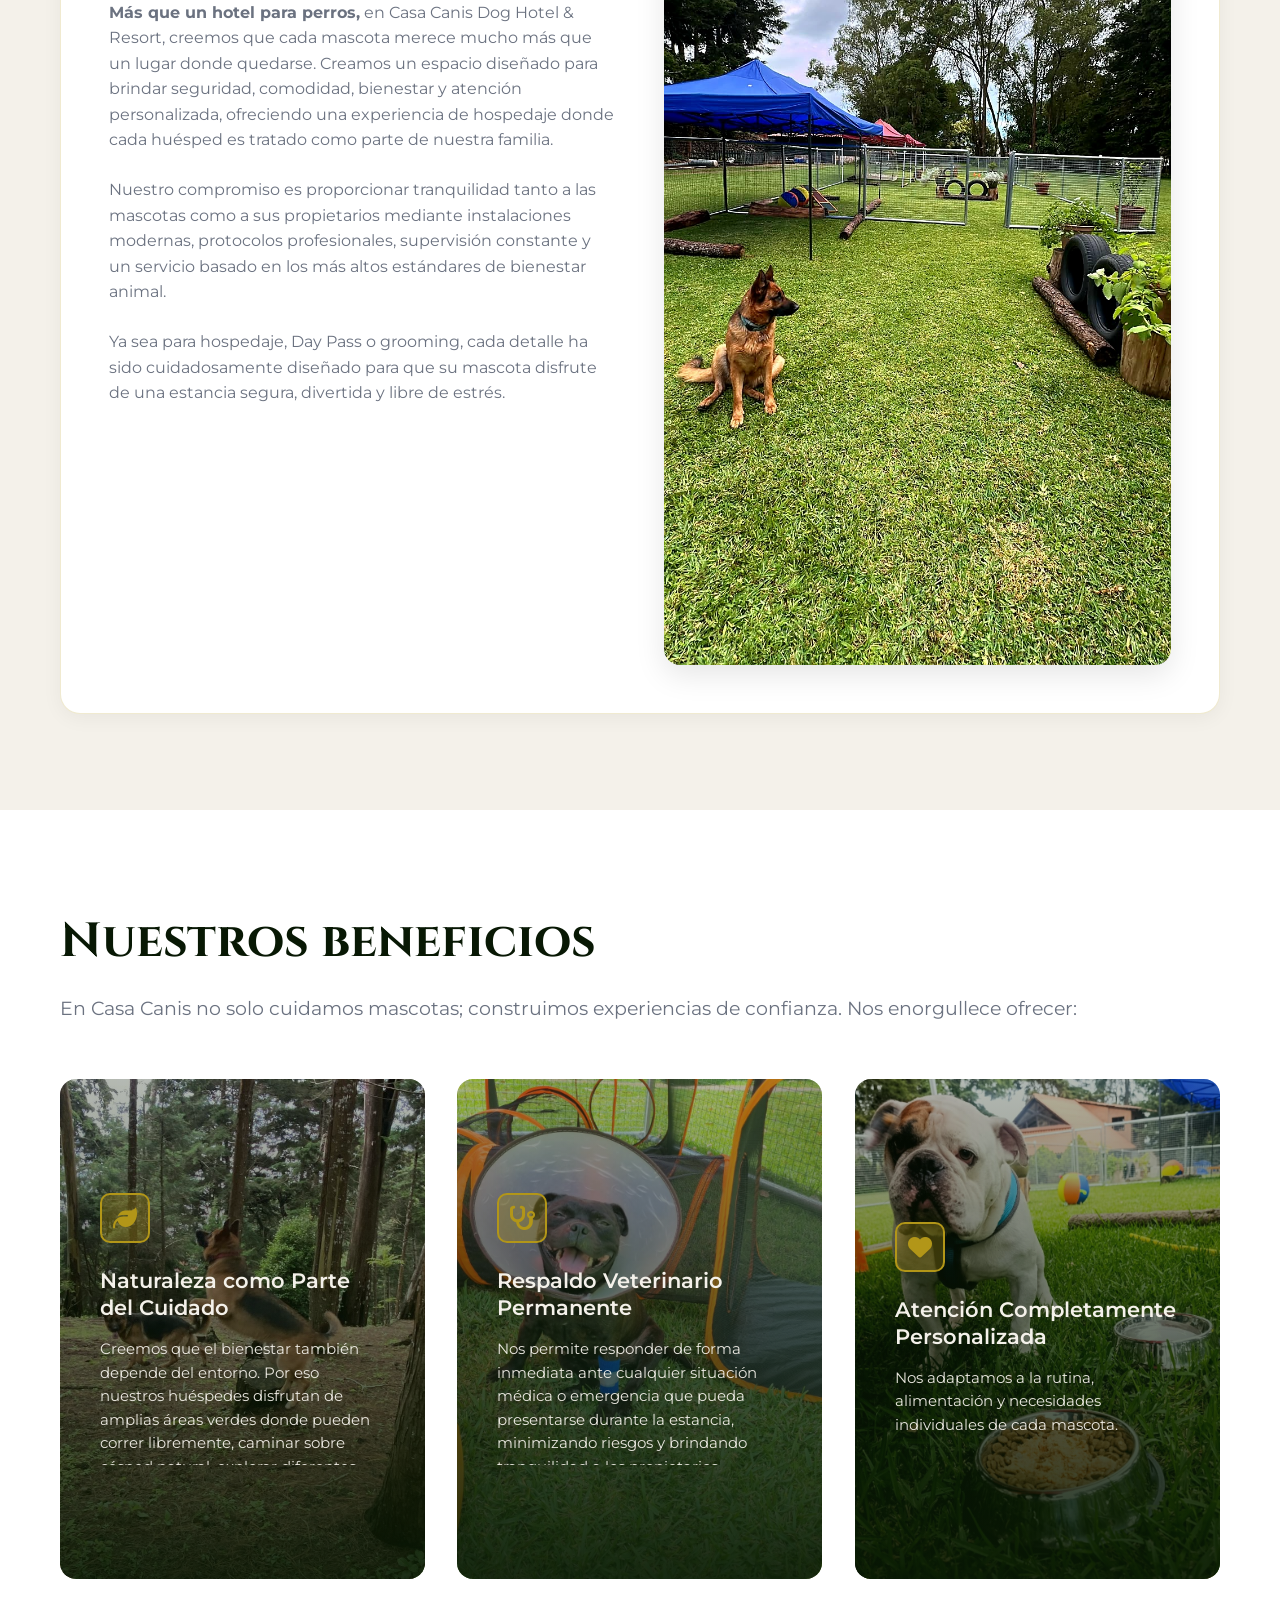
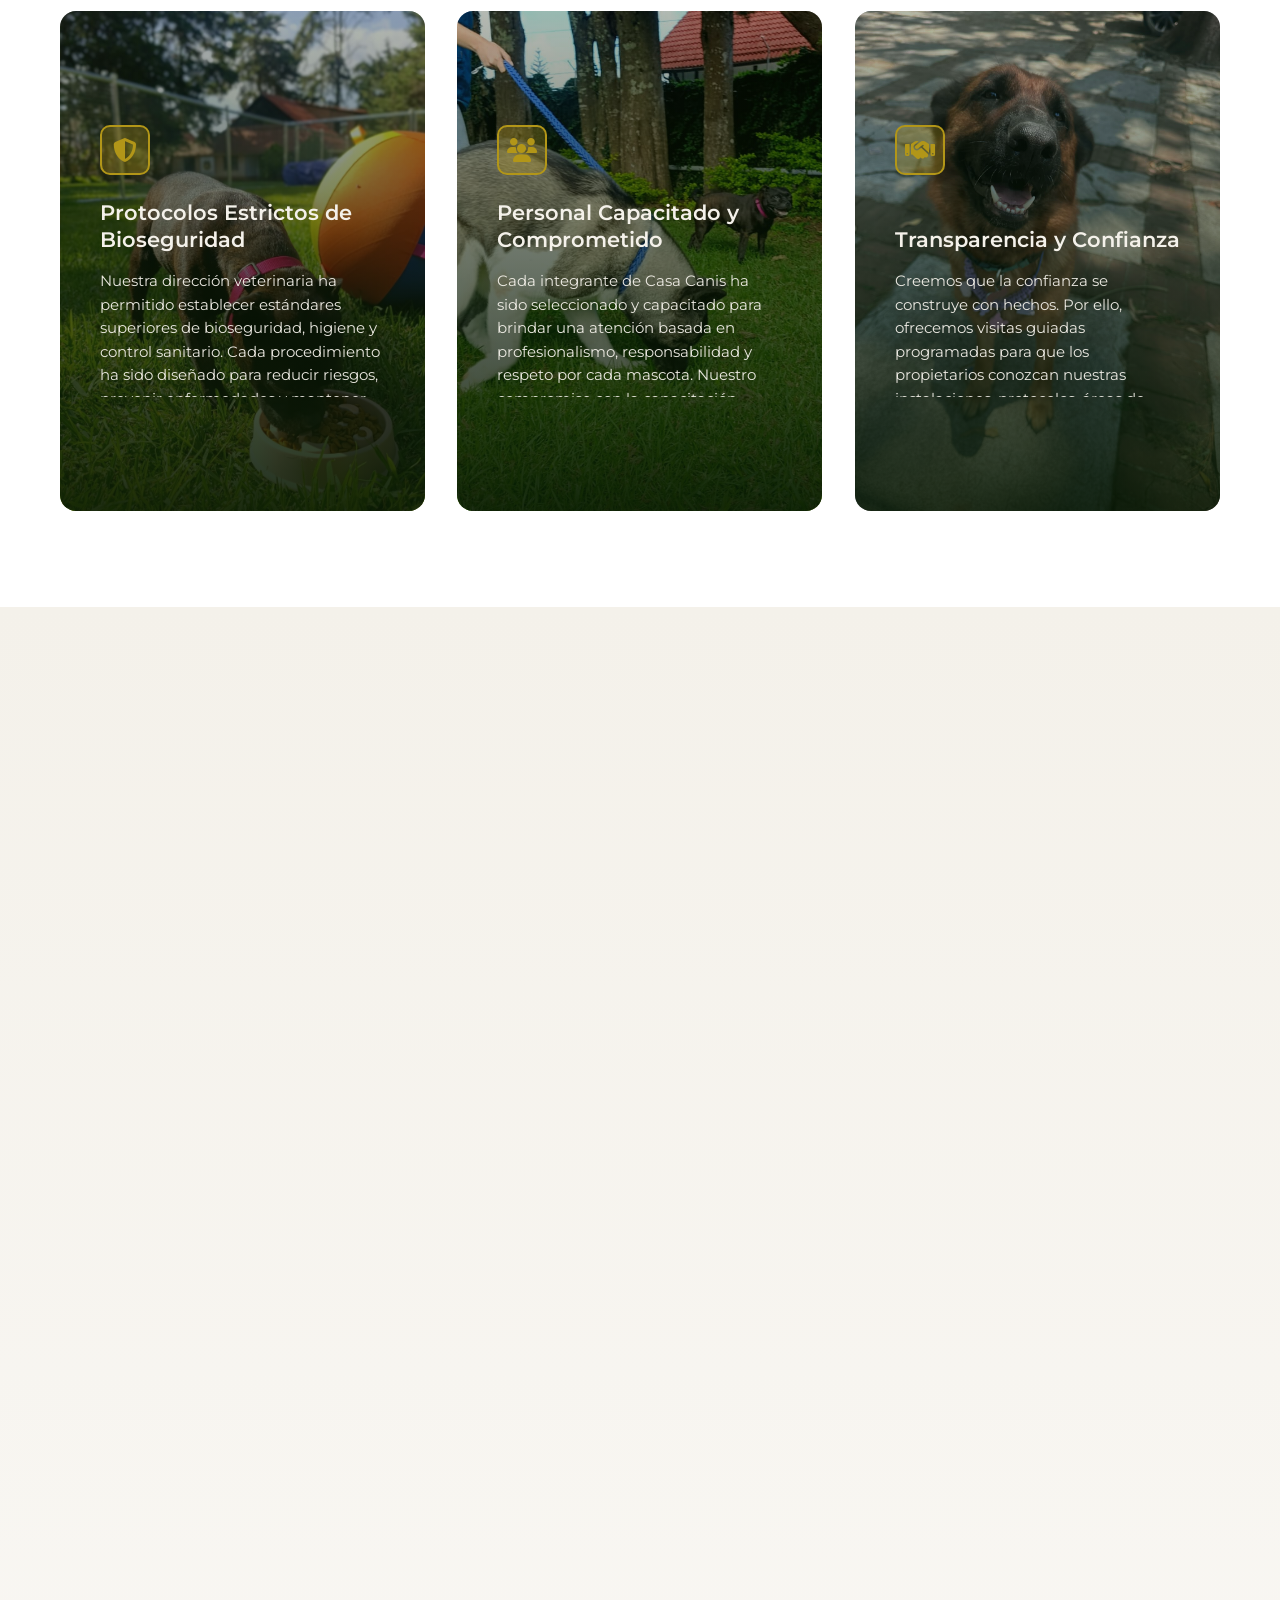
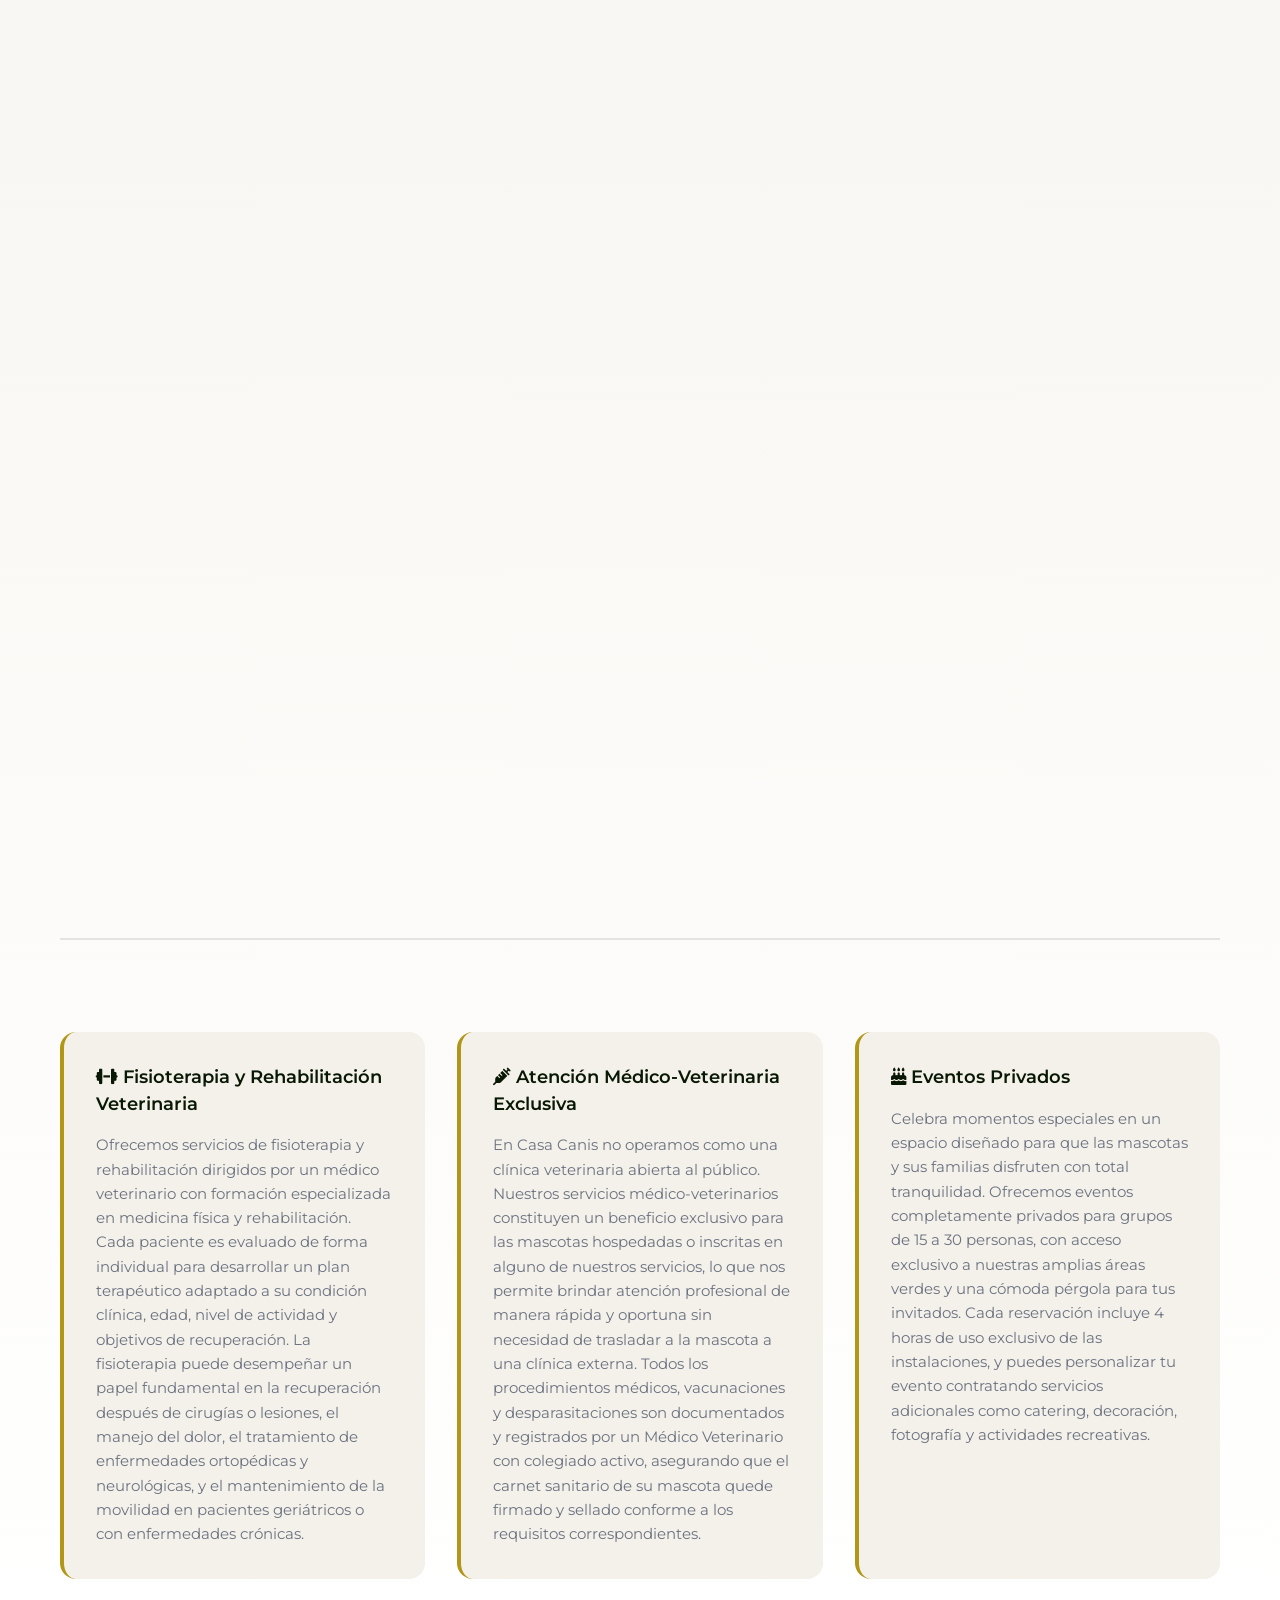
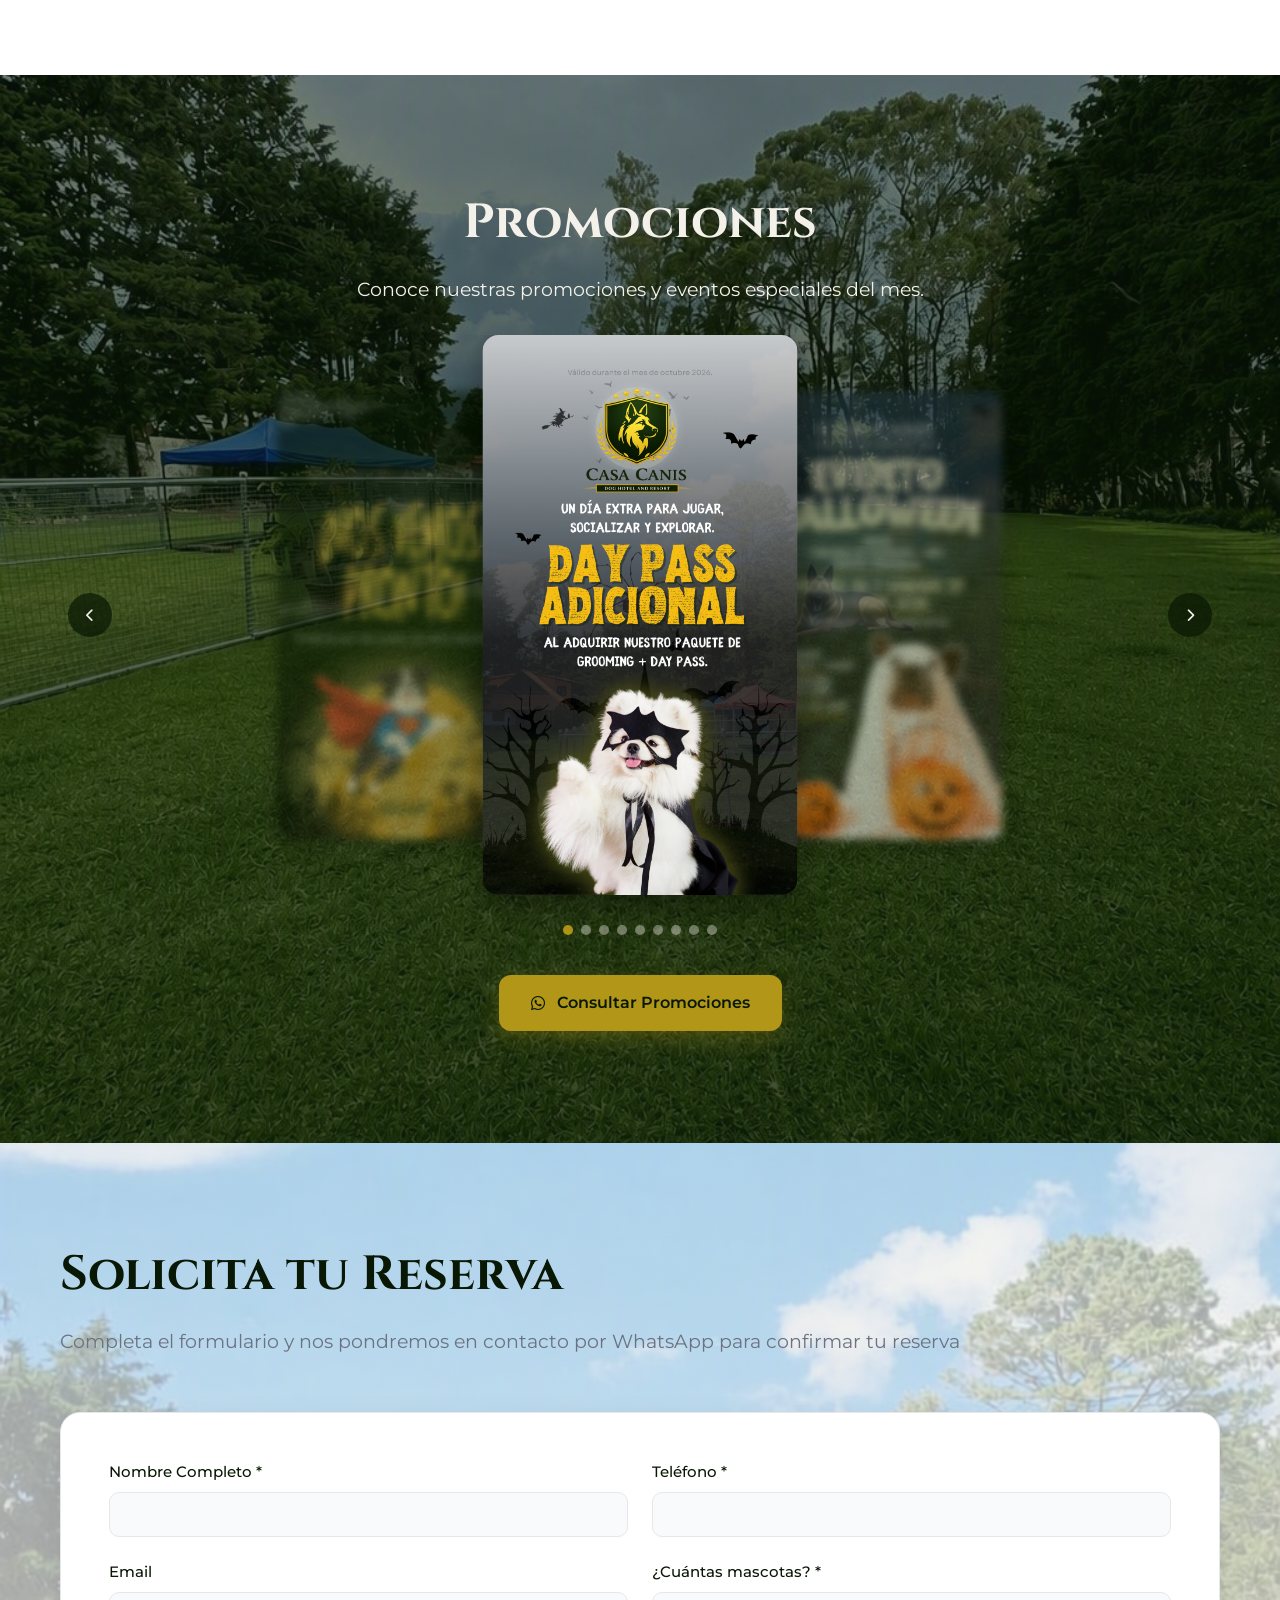
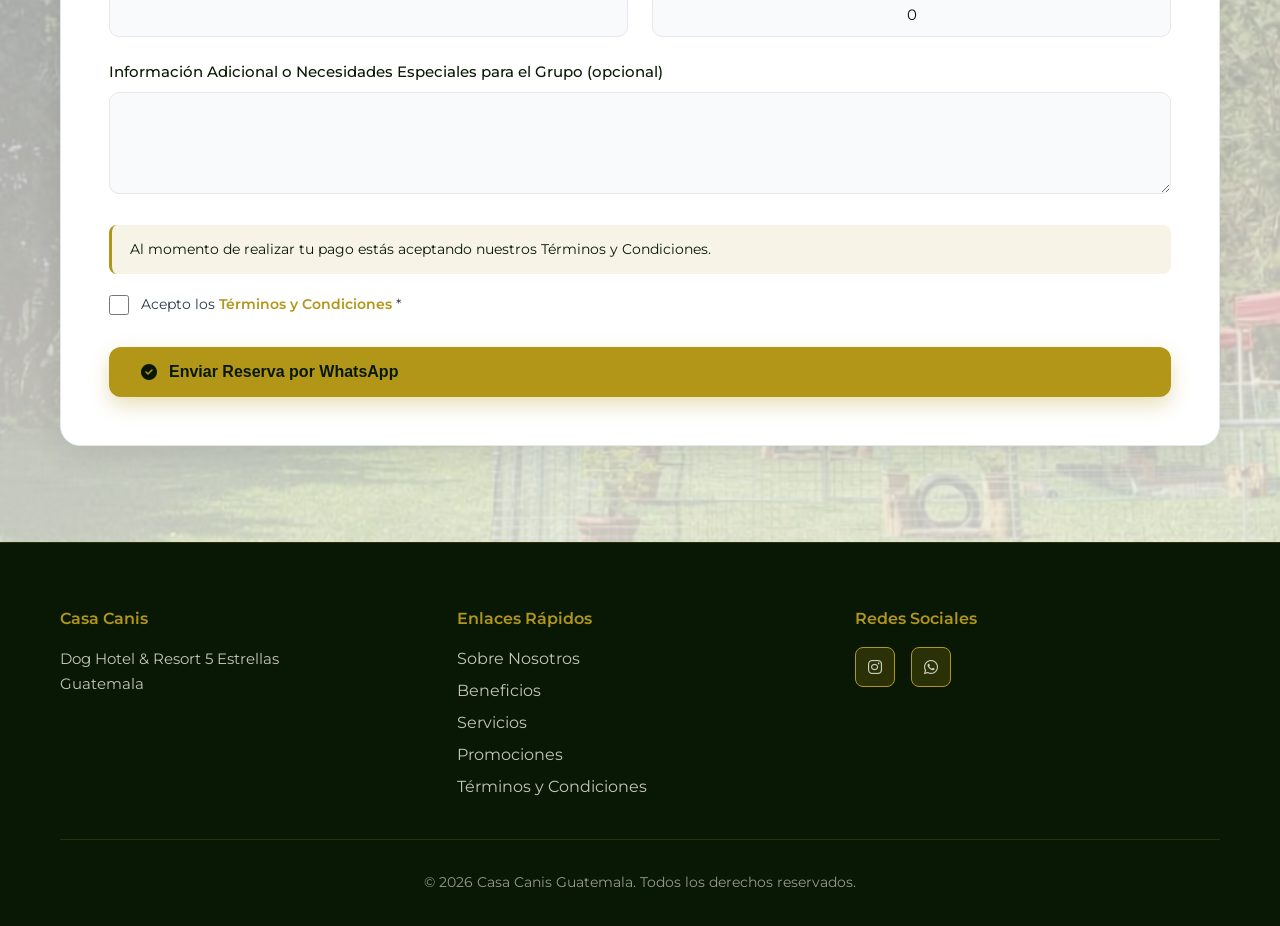
==== commit 80169f25: "Add files via upload" ====
--- a/index.html
+++ b/index.html
@@ -428,7 +428,25 @@
         <div class="promociones-overlay"></div>
         <div class="container promociones-content">
             <h2 class="section-title fade-in-left">Promociones</h2>
-            <p class="section-subtitle fade-in-left">Muy pronto tendremos promociones especiales para nuestros huéspedes. Escríbenos por WhatsApp y te avisamos apenas estén disponibles.</p>
+            <p class="section-subtitle fade-in-left">Conoce nuestras promociones y eventos especiales del mes.</p>
+
+            <div class="promo-carousel" id="promoCarousel" aria-roledescription="carrusel">
+                <div class="promo-track">
+                    <div class="promo-slide"><img src="fotos/Halloween/Promo Oct26.png" alt="Promoción Day Pass adicional al adquirir el paquete de grooming + Day Pass, válido durante octubre 2026"></div>
+                    <div class="promo-slide"><img src="fotos/Halloween/Evento halloween.png" alt="Evento Halloween en Casa Canis" loading="lazy"></div>
+                    <div class="promo-slide"><img src="fotos/Halloween/1.png" alt="Evento Halloween Casa Canis - 1" loading="lazy"></div>
+                    <div class="promo-slide"><img src="fotos/Halloween/2.png" alt="Evento Halloween Casa Canis - 2" loading="lazy"></div>
+                    <div class="promo-slide"><img src="fotos/Halloween/3.png" alt="Actividades, juegos y premios del evento Halloween" loading="lazy"></div>
+                    <div class="promo-slide"><img src="fotos/Halloween/4.png" alt="Evento Halloween Casa Canis - 4" loading="lazy"></div>
+                    <div class="promo-slide"><img src="fotos/Halloween/5.png" alt="Evento Halloween Casa Canis - 5" loading="lazy"></div>
+                    <div class="promo-slide"><img src="fotos/Halloween/6.png" alt="Evento Halloween Casa Canis - 6" loading="lazy"></div>
+                    <div class="promo-slide"><img src="fotos/Halloween/7.png" alt="Evento Halloween Casa Canis - 7" loading="lazy"></div>
+                </div>
+                <button type="button" class="promo-arrow promo-prev" aria-label="Anterior"><i class="fas fa-chevron-left"></i></button>
+                <button type="button" class="promo-arrow promo-next" aria-label="Siguiente"><i class="fas fa-chevron-right"></i></button>
+                <div class="promo-dots"></div>
+            </div>
+
             <a href="https://wa.me/50230484614" target="_blank" class="btn btn-primary fade-in-up">
                 <i class="fab fa-whatsapp"></i> Consultar Promociones
             </a>
--- a/style.css
+++ b/style.css
@@ -884,7 +884,6 @@
 .promociones-content {
     position: relative;
     z-index: 2;
-    max-width: 700px;
 }
 
 .promociones-content .section-title,
@@ -896,9 +895,125 @@
     margin-bottom: 2rem;
 }
 
+.promo-carousel {
+    position: relative;
+    height: 600px;
+    margin: 0 auto 2.5rem;
+    overflow: hidden;
+    -webkit-user-select: none;
+    user-select: none;
+    touch-action: pan-y;
+}
+
+.promo-track {
+    position: relative;
+    width: 100%;
+    height: calc(100% - 2.5rem);
+}
+
+.promo-slide {
+    position: absolute;
+    top: 0;
+    left: 50%;
+    height: 100%;
+    aspect-ratio: 9 / 16;
+    transform: translateX(-50%) scale(0.7);
+    opacity: 0;
+    filter: blur(6px);
+    pointer-events: none;
+    transition: transform 0.5s ease, opacity 0.5s ease, filter 0.5s ease;
+    z-index: 1;
+}
+
+.promo-slide img {
+    width: 100%;
+    height: 100%;
+    object-fit: contain;
+    border-radius: 16px;
+    box-shadow: 0 12px 30px rgba(0, 0, 0, 0.4);
+    -webkit-user-drag: none;
+}
+
+.promo-slide.is-active {
+    transform: translateX(-50%) scale(1);
+    opacity: 1;
+    filter: none;
+    pointer-events: auto;
+    z-index: 3;
+}
+
+.promo-slide.is-prev,
+.promo-slide.is-next {
+    opacity: 0.55;
+    filter: blur(5px);
+    z-index: 2;
+}
+
+.promo-slide.is-prev {
+    transform: translateX(-125%) scale(0.8);
+}
+
+.promo-slide.is-next {
+    transform: translateX(25%) scale(0.8);
+}
+
+.promo-arrow {
+    position: absolute;
+    top: calc(50% - 1.25rem);
+    transform: translateY(-50%);
+    width: 44px;
+    height: 44px;
+    border: none;
+    border-radius: 50%;
+    background: rgba(8, 24, 4, 0.7);
+    color: var(--color-cream);
+    cursor: pointer;
+    z-index: 5;
+    transition: var(--transition-fast);
+}
+
+.promo-arrow:hover {
+    background: var(--color-gold);
+    color: var(--color-forest);
+}
+
+.promo-prev { left: 8px; }
+.promo-next { right: 8px; }
+
+.promo-dots {
+    position: absolute;
+    bottom: 0;
+    left: 0;
+    right: 0;
+    display: flex;
+    justify-content: center;
+    gap: 8px;
+}
+
+.promo-dot {
+    width: 10px;
+    height: 10px;
+    padding: 0;
+    border: none;
+    border-radius: 50%;
+    background: rgba(244, 241, 234, 0.4);
+    cursor: pointer;
+}
+
+.promo-dot.is-active {
+    background: var(--color-gold);
+}
+
 @media (max-width: 768px) {
     .promociones-section {
         padding: 4.5rem 0;
+    }
+    .promo-carousel {
+        height: 500px;
+    }
+    .promo-arrow {
+        width: 36px;
+        height: 36px;
     }
 }
 
